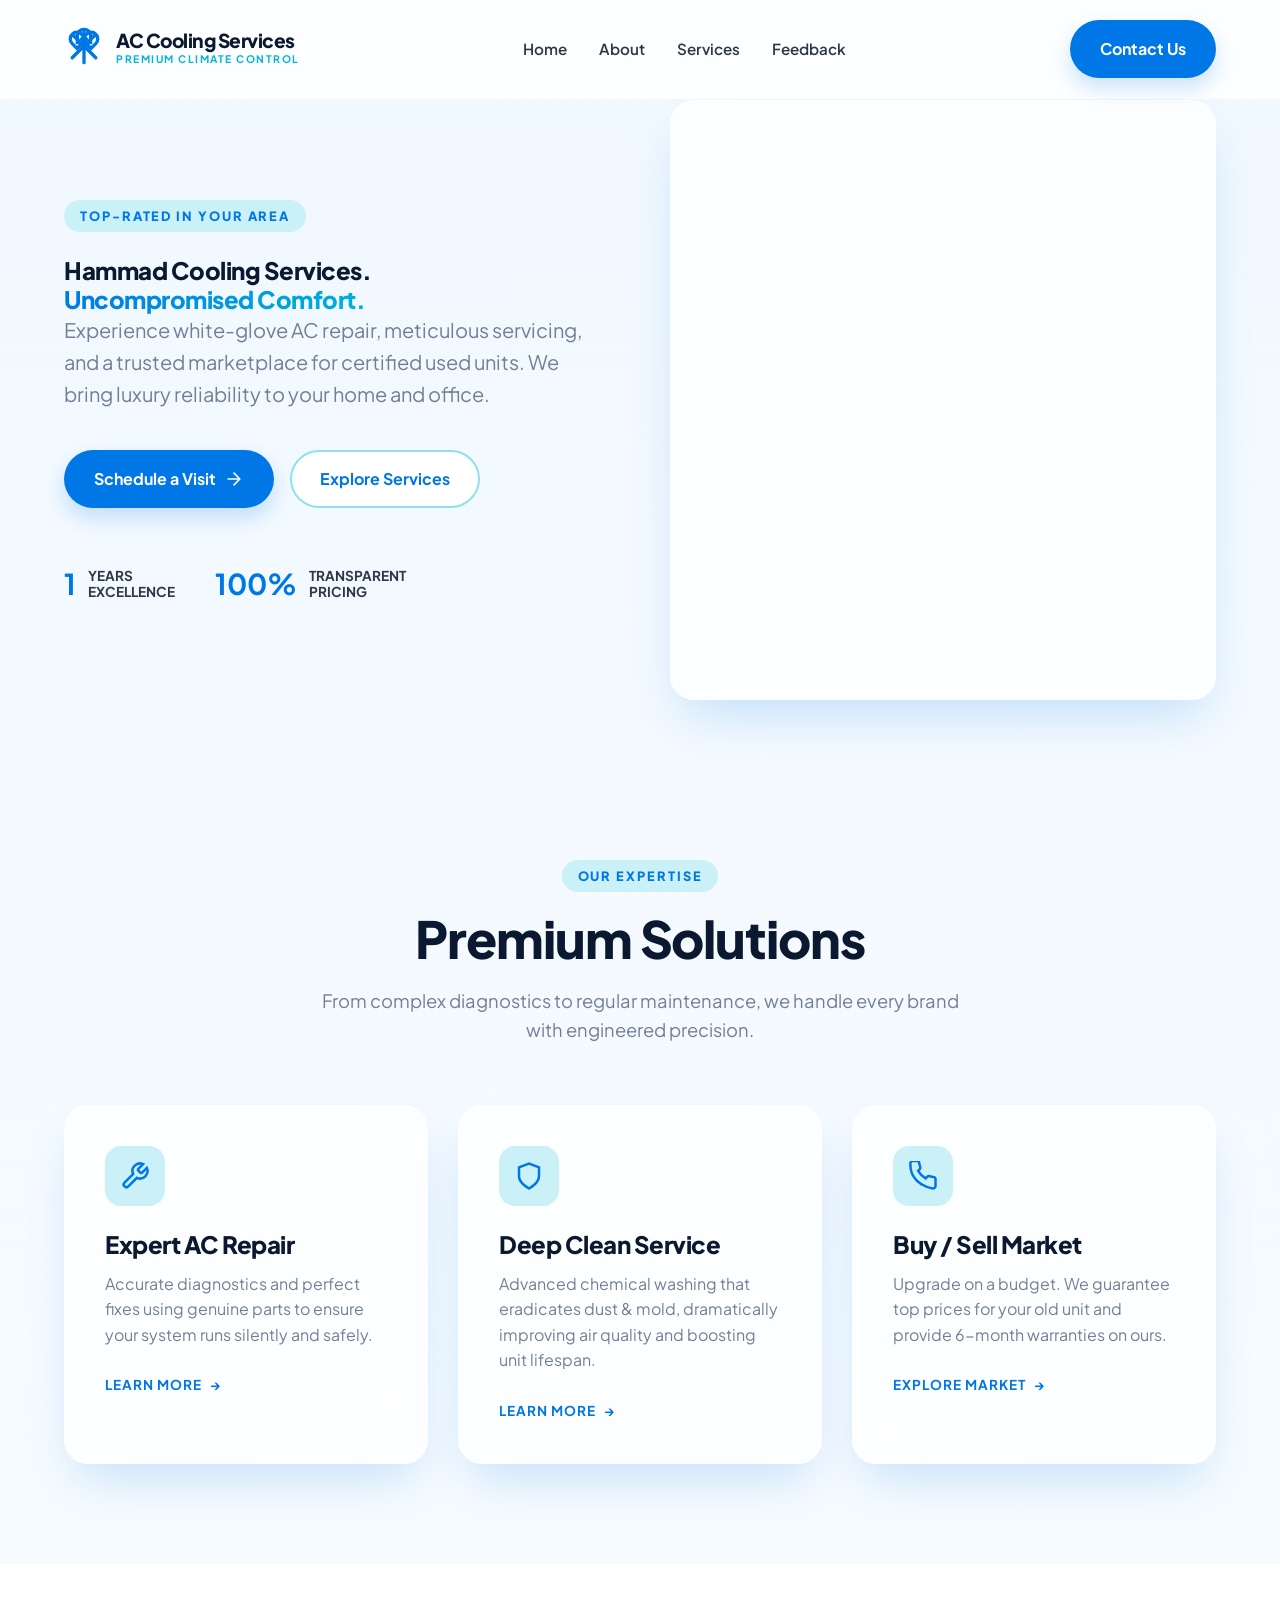
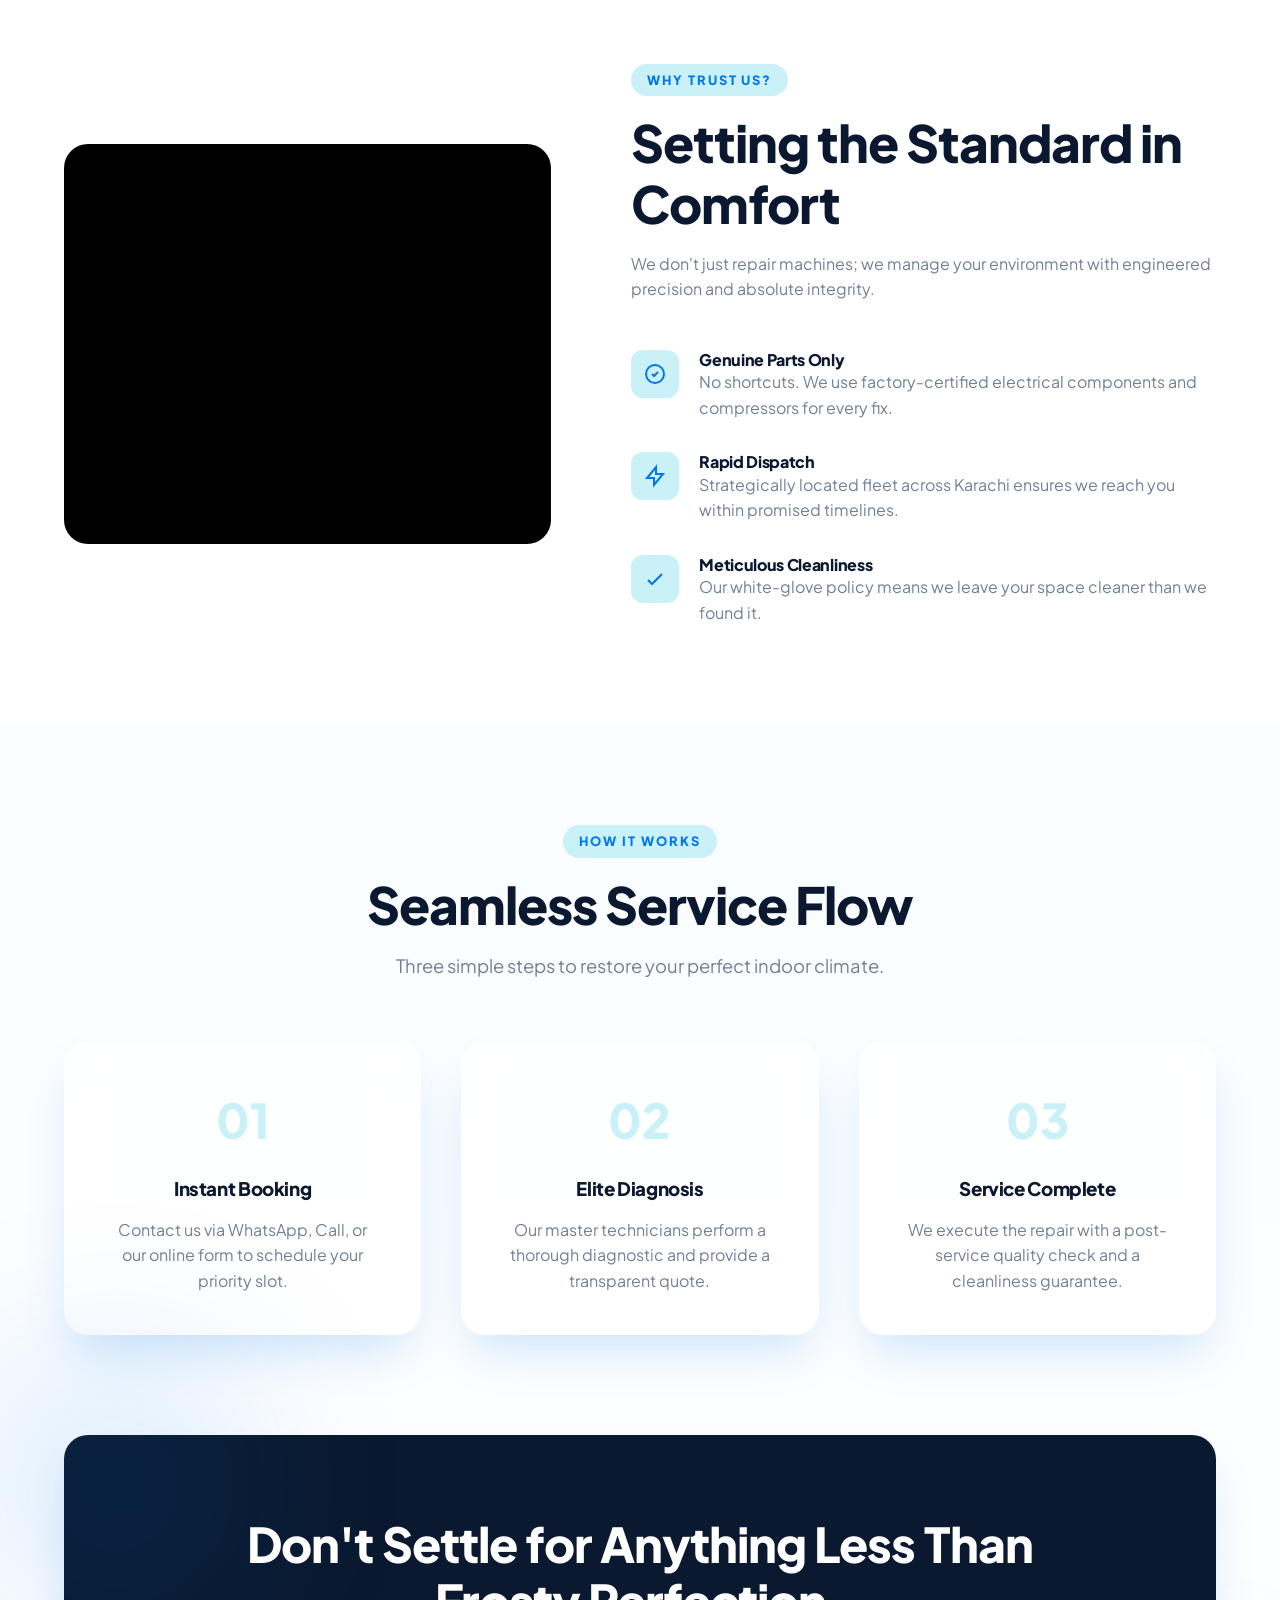
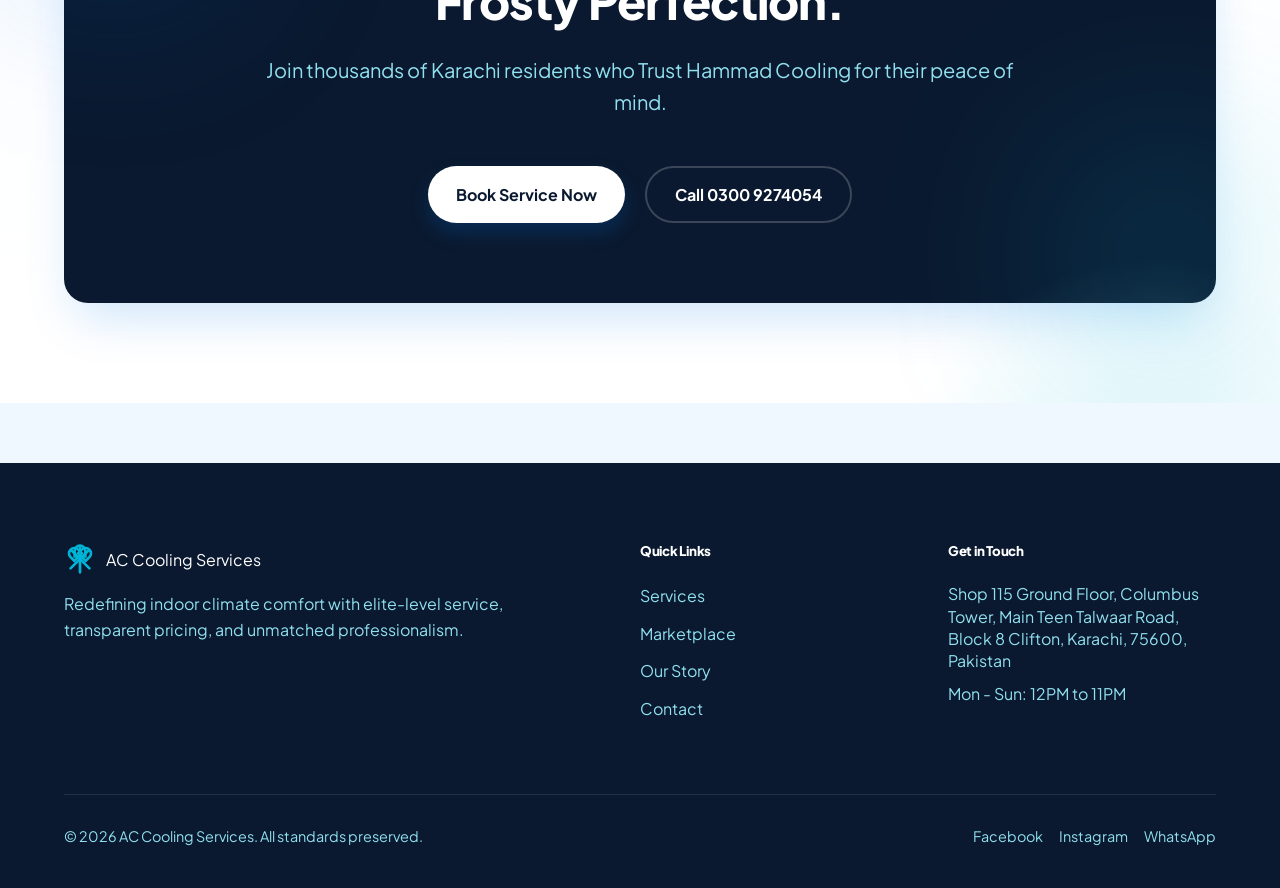
==== index.html @ 072b32c1 "website" ====
<!DOCTYPE html>
<html lang="en">
<head>
  <meta charset="UTF-8">
  <meta name="viewport" content="width=device-width, initial-scale=1.0">
  <title>Home | AC Cooling Services</title>
  <link rel="preconnect" href="https://fonts.googleapis.com">
  <link rel="preconnect" href="https://fonts.gstatic.com" crossorigin>
  <link href="https://fonts.googleapis.com/css2?family=Plus+Jakarta+Sans:wght@300;400;500;600;700;800&display=swap" rel="stylesheet">
  <link rel="stylesheet" href="style.css">
</head>
<body class="bg-ice">

  <!-- Navigation -->
  <header class="navbar" id="navbar">
    <div class="container nav-container">
      <a href="index.html" class="brand">
        <div class="brand-logo">
          <svg viewBox="0 0 24 24" fill="none" class="brand-icon">
            <path d="M12 2v20M12 2a4 4 0 0 1 4 4v4h-8V6a4 4 0 0 1 4-4z" stroke="currentColor" stroke-width="2" stroke-linecap="round" />
            <path d="M19.07 4.93l-14.14 14.14M19.07 4.93a4 4 0 0 1 0 5.66l-2.83 2.83l-5.66-5.66l2.83-2.83a4 4 0 0 1 5.66 0z" stroke="currentColor" stroke-width="2" stroke-linecap="round" />
            <path d="M4.93 4.93l14.14 14.14M4.93 4.93a4 4 0 0 0 0 5.66l2.83 2.83l5.66-5.66l-2.83-2.83a4 4 0 0 0-5.66 0z" stroke="currentColor" stroke-width="2" stroke-linecap="round" />
          </svg>
        </div>
        <div class="brand-text">
          <span class="brand-name">AC Cooling Services</span>
          <span class="brand-sub">Premium Climate Control</span>
        </div>
      </a>
      <nav class="nav-links" id="navLinks">
        <a href="index.html" class="nav-link" id="nav-home">Home</a>
        <a href="about.html" class="nav-link" id="nav-about">About</a>
        <a href="services.html" class="nav-link" id="nav-services">Services</a>
        <a href="feedback.html" class="nav-link" id="nav-feedback">Feedback</a>
      </nav>
      <div class="nav-actions">
        <a href="contact.html" class="btn-primary" id="nav-contact">Contact Us</a>
      </div>
      <button class="mobile-toggle" id="mobileToggle" aria-label="Toggle menu">
        <span></span><span></span><span></span>
      </button>
    </div>
  </header>

  <main class="frost-ambient">
    <!-- Hero Section -->
    <section class="hero" id="home">
      <div class="container" style="display: grid; grid-template-columns: 1fr 1fr; gap: 60px; align-items: center; justify-items: center;">
        
        <div class="hero-content reveal-fade">
          <div class="section-label" style="margin-bottom: 24px;">TOP-RATED IN YOUR AREA</div>
          <h1 class="hero-title text-navy">
            Hammad Cooling Services.<br>
            <span class="text-gradient">Uncompromised Comfort.</span>
          </h1>
          <p class="hero-subtitle">
            Experience white-glove AC repair, meticulous servicing, and a trusted marketplace for certified used units. We bring luxury reliability to your home and office.
          </p>
          <div class="hero-buttons" style="display: flex; gap: 16px; margin-bottom: 60px;">
            <a href="contact.html" class="btn-primary">
              Schedule a Visit
              <svg viewBox="0 0 24 24" width="20" height="20" fill="none">
                <path d="M5 12h14M12 5l7 7-7 7" stroke="currentColor" stroke-width="2" stroke-linecap="round" stroke-linejoin="round" />
              </svg>
            </a>
            <a href="services.html" class="btn-outline">
              Explore Services
            </a>
          </div>
          
          <div style="display: flex; gap: 40px;" class="reveal-fade delay-2">
            <div class="trust-badge-item">
              <strong>1</strong>
              <span>Years<br>Excellence</span>
            </div>
            <div class="trust-badge-item">
              <strong>100%</strong>
              <span>Transparent<br>Pricing</span>
            </div>
          </div>
        </div>

        <div class="hero-media-preview reveal-up delay-1" style="width: 100%; max-width: 550px;">
          <div class="frost-panel" style="padding: 24px;">
            <div style="height: 550px; border-radius: var(--radius-md); overflow: hidden;">
              <video autoplay loop muted playsinline style="width: 100%; height: 100%; object-fit: cover; border-radius: var(--radius-md);">
                <source src="videos/AQMD13axmvv6edWqX2MOYrtK8k4lPpKyOhEb-6cj7B5AGcLzudPzwoNgIacHt0vWMoV3IO2dFI6f-x19m2PgtqeifU5VMxMuvxaCjacAn4NiAg.mp4" type="video/mp4">
                Your browser does not support the video tag.
              </video>
            </div>
          </div>
        </div>

      </div>
    </section>

    <!-- Quick Services Overview -->
    <section class="section" style="position: relative; z-index: 10;">
      <div class="container">
        <div class="section-header text-center reveal-up">
          <span class="section-label">OUR EXPERTISE</span>
          <h2 class="section-title text-navy">Premium Solutions</h2>
          <p class="section-desc">From complex diagnostics to regular maintenance, we handle every brand with engineered precision.</p>
        </div>

        <div class="bento-grid">
          <!-- Card 1 -->
          <div class="frost-panel bento-card reveal-up delay-1">
            <div class="card-icon">
              <svg viewBox="0 0 24 24" fill="none" stroke="currentColor" stroke-width="2">
                <path d="M14.7 6.3a1 1 0 0 0 0 1.4l1.6 1.6a1 1 0 0 0 1.4 0l3.77-3.77a6 6 0 0 1-7.94 7.94l-6.91 6.91a2.12 2.12 0 0 1-3-3l6.91-6.91a6 6 0 0 1 7.94-7.94l-3.76 3.76z" />
              </svg>
            </div>
            <h3>Expert AC Repair</h3>
            <p>Accurate diagnostics and perfect fixes using genuine parts to ensure your system runs silently and safely.</p>
            <a href="services.html" class="learn-more">Learn More <span>&#8594;</span></a>
          </div>

          <!-- Card 2 -->
          <div class="frost-panel bento-card reveal-up delay-2">
            <div class="card-icon">
              <svg viewBox="0 0 24 24" fill="none" stroke="currentColor" stroke-width="2">
                <path d="M12 22s8-4 8-10V5l-8-3-8 3v7c0 6 8 10 8 10z" />
              </svg>
            </div>
            <h3>Deep Clean Service</h3>
            <p>Advanced chemical washing that eradicates dust & mold, dramatically improving air quality and boosting unit lifespan.</p>
            <a href="services.html" class="learn-more">Learn More <span>&#8594;</span></a>
          </div>

          <!-- Card 3 -->
          <div class="frost-panel bento-card reveal-up delay-3">
            <div class="card-icon">
              <svg viewBox="0 0 24 24" fill="none" stroke="currentColor" stroke-width="2">
                <path d="M22 16.92v3a2 2 0 01-2.18 2 19.79 19.79 0 01-8.63-3.07A19.5 19.5 0 013.07 9.81 19.79 19.79 0 012 1.18 2 2 0 014 0h3a2 2 0 012 1.72 12.84 12.84 0 00.7 2.81 2 2 0 01-.45 2.11L8.09 7.91a16 16 0 006 6l1.27-1.27a2 2 0 012.11-.45 12.84 12.84 0 002.81.7A2 2 0 0122 14z" />
              </svg>
            </div>
            <h3>Buy / Sell Market</h3>
            <p>Upgrade on a budget. We guarantee top prices for your old unit and provide 6-month warranties on ours.</p>
            <a href="services.html#buy-sell" class="learn-more">Explore Market <span>&#8594;</span></a>
          </div>
        </div>
      </div>
    </section>

    <!-- Why Choose Us -->
    <section class="section section-light reveal-up" style="background: white;">
      <div class="container">
        <div style="display: grid; grid-template-columns: 1fr 1.2fr; gap: 80px; align-items: center;">
          <div style="height: 400px; border-radius: var(--radius-lg); overflow: hidden; background: #000;">
            <video autoplay loop muted playsinline style="width: 100%; height: 100%; object-fit: cover;">
              <source src="videos/AQN35U61NewaiX6sPD0-iNC3YE7jDAGiHjvPO2cEMiNE_1h6ydWg4XvRvOrJWgSHFNVKI5TXekoGUNVpRuQWkZpWk-dUfh-tBfXeoAuT14fWXA.mp4" type="video/mp4">
              Your browser does not support the video tag.
            </video>
          </div>
          <div>
            <span class="section-label">WHY TRUST US?</span>
            <h2 class="section-title text-navy">Setting the Standard in Comfort</h2>
            <p class="mb-5 text-muted">We don't just repair machines; we manage your environment with engineered precision and absolute integrity.</p>
            
            <div style="display: flex; flex-direction: column; gap: 32px;">
              <div style="display: flex; gap: 20px;">
                <div style="width: 48px; height: 48px; min-width: 48px; background: var(--ice-light); color: var(--blue-primary); border-radius: 12px; display: flex; align-items: center; justify-content: center;">
                  <svg viewBox="0 0 24 24" width="24" height="24" fill="none" stroke="currentColor" stroke-width="2"><path d="M9 12l2 2 4-4m6 2a9 9 0 11-18 0 9 9 0 0118 0z" /></svg>
                </div>
                <div>
                  <h4 class="text-navy mb-1">Genuine Parts Only</h4>
                  <p class="text-muted font-sm">No shortcuts. We use factory-certified electrical components and compressors for every fix.</p>
                </div>
              </div>
              <div style="display: flex; gap: 20px;">
                <div style="width: 48px; height: 48px; min-width: 48px; background: var(--ice-light); color: var(--blue-primary); border-radius: 12px; display: flex; align-items: center; justify-content: center;">
                  <svg viewBox="0 0 24 24" width="24" height="24" fill="none" stroke="currentColor" stroke-width="2"><path d="M13 10V3L4 14h7v7l9-11h-7z" /></svg>
                </div>
                <div>
                  <h4 class="text-navy mb-1">Rapid Dispatch</h4>
                  <p class="text-muted font-sm">Strategically located fleet across Karachi ensures we reach you within promised timelines.</p>
                </div>
              </div>
              <div style="display: flex; gap: 20px;">
                <div style="width: 48px; height: 48px; min-width: 48px; background: var(--ice-light); color: var(--blue-primary); border-radius: 12px; display: flex; align-items: center; justify-content: center;">
                  <svg viewBox="0 0 24 24" width="24" height="24" fill="none" stroke="currentColor" stroke-width="2"><path d="M5 13l4 4L19 7" /></svg>
                </div>
                <div>
                  <h4 class="text-navy mb-1">Meticulous Cleanliness</h4>
                  <p class="text-muted font-sm">Our white-glove policy means we leave your space cleaner than we found it.</p>
                </div>
              </div>
            </div>
          </div>
        </div>
      </div>
    </section>

    <!-- Our Process -->
    <section class="section">
      <div class="container">
        <div class="section-header text-center reveal-up">
          <span class="section-label">HOW IT WORKS</span>
          <h2 class="section-title text-navy">Seamless Service Flow</h2>
          <p class="section-desc">Three simple steps to restore your perfect indoor climate.</p>
        </div>
        
        <div style="display: grid; grid-template-columns: repeat(3, 1fr); gap: 40px;" class="reveal-up delay-1">
          <div class="frost-panel" style="padding: 40px; text-align: center;">
            <div style="font-size: 3rem; font-weight: 800; color: var(--ice-light); margin-bottom: 20px;">01</div>
            <h3 class="mb-3">Instant Booking</h3>
            <p class="text-muted">Contact us via WhatsApp, Call, or our online form to schedule your priority slot.</p>
          </div>
          <div class="frost-panel" style="padding: 40px; text-align: center;">
            <div style="font-size: 3rem; font-weight: 800; color: var(--ice-light); margin-bottom: 20px;">02</div>
            <h3 class="mb-3">Elite Diagnosis</h3>
            <p class="text-muted">Our master technicians perform a thorough diagnostic and provide a transparent quote.</p>
          </div>
          <div class="frost-panel" style="padding: 40px; text-align: center;">
            <div style="font-size: 3rem; font-weight: 800; color: var(--ice-light); margin-bottom: 20px;">03</div>
            <h3 class="mb-3">Service Complete</h3>
            <p class="text-muted">We execute the repair with a post-service quality check and a cleanliness guarantee.</p>
          </div>
        </div>
      </div>
    </section>

    <!-- Final CTA -->
    <section class="section pt-0 reveal-up">
      <div class="container">
        <div class="frost-panel" style="background: var(--navy); padding: 80px 40px; text-align: center; border: none; overflow: visible;">
          <div style="max-width: 800px; margin: 0 auto; position: relative; z-index: 10;">
            <h2 class="text-white" style="font-size: 3rem; margin-bottom: 24px;">Don't Settle for Anything Less Than Frosty Perfection.</h2>
            <p style="color: var(--ice-mid); font-size: 1.25rem; margin-bottom: 48px;">Join thousands of Karachi residents who Trust Hammad Cooling for their peace of mind.</p>
            <div style="display: flex; gap: 20px; justify-content: center;">
              <a href="contact.html" class="btn-primary" style="background: var(--white); color: var(--navy) !important; border: none;">Book Service Now</a>
              <a href="tel:03009274054" class="btn-outline" style="border-color: rgba(255,255,255,0.2); background: transparent; color: white;">Call 0300 9274054</a>
            </div>
          </div>
          <!-- Abstract Background Blob for CTA -->
          <div style="position: absolute; top: -50px; left: -50px; width: 200px; height: 200px; background: var(--blue-primary); opacity: 0.2; filter: blur(100px); pointer-events: none;"></div>
          <div style="position: absolute; bottom: -50px; right: -50px; width: 200px; height: 200px; background: var(--ice-dark); opacity: 0.2; filter: blur(100px); pointer-events: none;"></div>
        </div>
      </div>
    </section>
  </main>

  <!-- Clean Footer -->
  <footer class="footer">
    <div class="container">
      <div class="footer-grid">
        <div class="footer-brand">
          <div class="brand-logo mb-3" style="display: flex; align-items: center;">
            <svg viewBox="0 0 24 24" fill="none" class="text-ice" style="width: 32px; height: 32px;">
              <path d="M12 2v20M12 2a4 4 0 0 1 4 4v4h-8V6a4 4 0 0 1 4-4z" stroke="currentColor" stroke-width="2" stroke-linecap="round" />
              <path d="M19.07 4.93l-14.14 14.14M19.07 4.93a4 4 0 0 1 0 5.66l-2.83 2.83l-5.66-5.66l2.83-2.83a4 4 0 0 1 5.66 0z" stroke="currentColor" stroke-width="2" stroke-linecap="round" />
              <path d="M4.93 4.93l14.14 14.14M4.93 4.93a4 4 0 0 0 0 5.66l2.83 2.83l5.66-5.66l-2.83-2.83a4 4 0 0 0-5.66 0z" stroke="currentColor" stroke-width="2" stroke-linecap="round" />
            </svg>
            <span class="h4 ml-2 d-inline-block align-middle text-white" style="margin-left: 10px;">AC Cooling Services</span>
          </div>
          <p class="font-sm" style="color: var(--ice-mid); padding-right: 20px;">Redefining indoor climate comfort with elite-level service, transparent pricing, and unmatched professionalism.</p>
        </div>
        <div class="footer-links">
          <h5>Quick Links</h5>
          <ul style="padding-left: 0;">
            <li><a href="services.html">Services</a></li>
            <li><a href="services.html#buy-sell">Marketplace</a></li>
            <li><a href="about.html">Our Story</a></li>
            <li><a href="contact.html">Contact</a></li>
          </ul>
        </div>
        <div class="footer-contact">
          <h5>Get in Touch</h5>
          <p class="font-sm mb-2" style="color: var(--ice-mid); line-height: 1.4;">Shop 115 Ground Floor, Columbus Tower, Main Teen Talwaar Road,<br>Block 8 Clifton, Karachi, 75600, Pakistan</p>
          <p class="font-sm" style="color: var(--ice-mid);">Mon - Sun: 12PM to 11PM</p>
        </div>
      </div>
      <div class="footer-bottom">
        <p>&copy; 2026 AC Cooling Services. All standards preserved.</p>
        <div class="social-links" style="display: flex; gap: 16px;">
          <a href="#">Facebook</a>
          <a href="#">Instagram</a>
          <a href="#">WhatsApp</a>
        </div>
      </div>
    </div>
  </footer>

  <script src="script.js"></script>
</body>
</html>
---- style.css ----
/* ============================================================
   AC COOLING SERVICES - FROSTY PREMIUM THEME
   ============================================================ */

/* ── BASE & VARIABLES ─────────────────────────────────────── */
:root {
  /* Frosty Color Palette */
  --navy: #0A192F;       /* Very dark, deep blue for strong contrast */
  --blue-dark: #112240;  
  --blue-mid: #233554;
  --blue-primary: #0077E6; /* Trustworthy traditional primary blue */
  
  --ice-dark: #00B4D8;   /* Bright icy blue */
  --ice-mid: #90E0EF;
  --ice-light: #CAF0F8;
  --ice-bg: #F0F8FF;     /* Super light frosty background */
  
  --white: #FFFFFF;
  --text-main: #2D3748;  /* Dark slate for readability, not pure black */
  --text-muted: #718096;

  --success: #10B981;

  --font-main: 'Plus Jakarta Sans', system-ui, sans-serif;

  /* Icy Shadows */
  --shadow-sm: 0 4px 6px -1px rgba(0, 180, 216, 0.05);
  --shadow-md: 0 10px 15px -3px rgba(0, 180, 216, 0.08);
  --shadow-lg: 0 20px 40px -5px rgba(0, 119, 230, 0.12);
  --shadow-xl: 0 25px 50px -12px rgba(0, 119, 230, 0.2);

  --radius-sm: 8px;
  --radius-md: 16px;
  --radius-lg: 24px;
  --radius-xl: 32px;

  --ease-soft: cubic-bezier(0.16, 1, 0.3, 1);
}

*, *::before, *::after {
  margin: 0;
  padding: 0;
  box-sizing: border-box;
}

html { scroll-behavior: smooth; }

body {
  font-family: var(--font-main);
  background-color: var(--ice-bg);
  color: var(--text-main);
  line-height: 1.6;
  -webkit-font-smoothing: antialiased;
  overflow-x: hidden;
}

a { text-decoration: none; color: inherit; }
ul { list-style: none; }
img, video { max-width: 100%; display: block; }

/* ── UTILITIES ────────────────────────────────────────────── */
.container { max-width: 1200px; margin: 0 auto; padding: 0 24px; }
.container-small { max-width: 900px; }

.text-navy { color: var(--navy); }
.text-white { color: var(--white); }
.text-primary { color: var(--blue-primary); }
.text-ice { color: var(--ice-dark); }
.text-muted { color: var(--text-muted); }

.bg-white { background-color: var(--white); }
.bg-navy { background-color: var(--navy); }
.bg-ice { background-color: var(--ice-bg); }

.text-center { text-align: center; }
.mb-2 { margin-bottom: 0.5rem; }
.mb-3 { margin-bottom: 1rem; }
.mb-4 { margin-bottom: 1.5rem; }
.mb-5 { margin-bottom: 3rem; }
.mt-4 { margin-top: 1.5rem; }
.mt-5 { margin-top: 3rem; }
.pt-0 { padding-top: 0 !important; }
.pb-5 { padding-bottom: 3rem; }

.shadow-lg { box-shadow: var(--shadow-lg); }

/* ── TYPOGRAPHY ───────────────────────────────────────────── */
h1, h2, h3, h4, h5 {
  font-weight: 800;
  line-height: 1.2;
  letter-spacing: -0.02em;
  color: var(--navy);
}

.text-gradient {
  background: linear-gradient(135deg, var(--blue-primary), var(--ice-dark));
  -webkit-background-clip: text;
  background-clip: text;
  -webkit-text-fill-color: transparent;
}

.section { padding: 100px 0; }
.section-light { background: var(--white); }

.section-label {
  display: inline-block;
  font-size: 0.8rem;
  font-weight: 800;
  letter-spacing: 0.15em;
  text-transform: uppercase;
  color: var(--blue-primary);
  margin-bottom: 16px;
  background: var(--ice-light);
  padding: 6px 16px;
  border-radius: 100px;
}

.section-title {
  font-size: clamp(2.2rem, 4vw, 3.5rem);
  margin-bottom: 16px;
}

.section-desc {
  font-size: 1.15rem;
  color: var(--text-muted);
  max-width: 650px;
  margin: 0 auto;
}

.section-header { margin-bottom: 60px; }

/* ── BUTTONS ──────────────────────────────────────────────── */
.btn-primary, .btn-outline {
  display: inline-flex;
  align-items: center;
  justify-content: center;
  gap: 8px;
  font-weight: 700;
  font-size: 1rem;
  border-radius: 100px;
  transition: all 0.3s ease;
  padding: 14px 28px;
  cursor: pointer;
  white-space: nowrap;
  border: 2px solid transparent;
}

.btn-primary {
  background: var(--blue-primary);
  color: var(--white) !important;
  box-shadow: 0 10px 20px rgba(0, 119, 230, 0.2);
}

.btn-primary:hover {
  transform: translateY(-2px);
  box-shadow: 0 15px 25px rgba(0, 119, 230, 0.3);
  background: var(--navy);
}

.btn-outline {
  border-color: var(--ice-mid);
  color: var(--blue-primary);
  background: var(--white);
}

.btn-outline:hover {
  border-color: var(--blue-primary);
  background: var(--ice-bg);
}

.w-100 { width: 100%; }

/* ── NAVIGATION ───────────────────────────────────────────── */
.navbar {
  position: fixed;
  top: 0;
  width: 100%;
  z-index: 1000;
  padding: 20px 0;
  transition: all 0.4s var(--ease-soft);
  background: rgba(255, 255, 255, 0.8);
  backdrop-filter: blur(16px);
  -webkit-backdrop-filter: blur(16px);
  border-bottom: 1px solid rgba(255, 255, 255, 0.3);
}

.navbar.scrolled {
  padding: 12px 0;
  background: rgba(255, 255, 255, 0.95);
  box-shadow: var(--shadow-sm);
}

.nav-container {
  display: flex;
  justify-content: space-between;
  align-items: center;
}

.brand {
  display: flex;
  align-items: center;
  gap: 12px;
}

.brand-icon {
  width: 40px;
  height: 40px;
  color: var(--blue-primary);
}

.brand-text { display: flex; flex-direction: column; }
.brand-name {
  font-weight: 800;
  font-size: 1.2rem;
  color: var(--navy);
  line-height: 1.1;
  letter-spacing: -0.5px;
}
.brand-sub {
  font-size: 0.65rem;
  font-weight: 700;
  color: var(--ice-dark);
  letter-spacing: 1.5px;
  text-transform: uppercase;
}

.nav-links { display: flex; gap: 32px; }
.nav-link {
  font-weight: 600;
  font-size: 0.95rem;
  color: var(--text-main);
  transition: color 0.3s;
  position: relative;
}
.nav-link:hover, .nav-link.active { color: var(--blue-primary); }

.mobile-toggle {
  display: none;
  flex-direction: column;
  gap: 6px;
  background: none;
  border: none;
  cursor: pointer;
}
.mobile-toggle span {
  display: block; width: 24px; height: 2px;
  background: var(--navy); transition: 0.3s;
}

/* ── FROST HERO / AMBIENT ─────────────────────────────────── */
.frost-ambient {
  position: relative;
  overflow: hidden;
  background: linear-gradient(180deg, var(--ice-bg) 0%, var(--white) 100%);
}
.frost-ambient::before {
  content: '';
  position: absolute;
  top: -20%; left: -10%;
  width: 50vw; height: 50vw;
  background: radial-gradient(circle, var(--ice-light) 0%, transparent 70%);
  opacity: 0.8;
  z-index: 0; pointer-events: none;
}
.frost-ambient::after {
  content: '';
  position: absolute;
  bottom: -10%; right: -10%;
  width: 40vw; height: 40vw;
  background: radial-gradient(circle, var(--ice-mid) 0%, transparent 70%);
  opacity: 0.3;
  z-index: 0; pointer-events: none;
}

.page-header {
  padding: 160px 0 80px;
  text-align: center;
  position: relative;
  z-index: 10;
}
.page-header h1 {
  font-size: clamp(3rem, 5vw, 4.5rem);
  margin-bottom: 24px;
}

/* ── HERO SPECIFIC ────────────────────────────────────────── */
.hero {
  min-height: 700px;
  display: flex;
  align-items: center;
  position: relative;
  z-index: 10;
  padding-top: 100px;
  padding-bottom: 60px;
}
.hero-content {
  max-width: 600px;
}
.hero-subtitle {
  font-size: 1.25rem;
  color: var(--text-muted);
  margin-bottom: 40px;
  line-height: 1.6;
}

.trust-badge-item { display: flex; align-items: center; gap: 12px; }
.trust-badge-item strong {
  font-size: 1.8rem;
  color: var(--blue-primary);
  line-height: 1;
}
.trust-badge-item span {
  font-size: 0.85rem;
  font-weight: 700;
  text-transform: uppercase;
  color: var(--text-main);
  line-height: 1.2;
}

/* ── FROST PANELS & CARDS ─────────────────────────────────── */
.frost-panel {
  background: rgba(255, 255, 255, 0.8);
  backdrop-filter: blur(20px);
  -webkit-backdrop-filter: blur(20px);
  border: 1px solid var(--white);
  border-radius: var(--radius-lg);
  box-shadow: var(--shadow-xl);
  position: relative;
  z-index: 10;
  overflow: hidden;
}

.card-icon {
  width: 60px; height: 60px;
  background: var(--ice-light);
  color: var(--blue-primary);
  border-radius: var(--radius-md);
  display: flex; align-items: center; justify-content: center;
  margin-bottom: 24px;
}
.card-icon svg { width: 30px; height: 30px; }

/* ── BENTO GRID ──────────────────────────────────────────── */
.bento-grid {
  display: grid;
  grid-template-columns: repeat(3, 1fr);
  gap: 30px;
  position: relative;
  z-index: 10;
}
.bento-card {
  padding: 40px;
  transition: transform 0.4s var(--ease-soft), box-shadow 0.4s;
}
.bento-card:hover {
  transform: translateY(-8px);
  box-shadow: 0 30px 60px -15px rgba(0, 119, 230, 0.15);
}
.bento-card h3 { font-size: 1.5rem; margin-bottom: 12px; }
.bento-card p { color: var(--text-muted); margin-bottom: 24px; }
.learn-more {
  display: inline-flex;
  align-items: center;
  font-weight: 700;
  color: var(--blue-primary);
  text-transform: uppercase;
  font-size: 0.85rem;
  letter-spacing: 1px;
}
.learn-more span { transition: transform 0.3s; margin-left: 8px;}
.bento-card:hover .learn-more span { transform: translateX(5px); }

/* ── CLEAN VIDEO PLACEHOLDERS ─────────────────────────────── */
.video-placeholder {
  position: relative;
  width: 100%; height: 100%; min-height: 300px;
  background: linear-gradient(135deg, var(--ice-mid), var(--white));
  border-radius: var(--radius-md);
  display: flex; flex-direction: column;
  align-items: center; justify-content: center;
  overflow: hidden;
}
.video-placeholder::before {
  content: ''; position: absolute; inset: 0;
  background: radial-gradient(circle at center, var(--white) 0%, transparent 70%);
  opacity: 0.5; animation: pulse 4s infinite alternate;
}
.vp-icon {
  width: 72px; height: 72px;
  background: var(--white);
  border-radius: 50%;
  display: flex; align-items: center; justify-content: center;
  color: var(--blue-primary);
  box-shadow: var(--shadow-md);
  position: relative; z-index: 2;
  transition: transform 0.3s;
}
.video-placeholder:hover .vp-icon { transform: scale(1.1); box-shadow: var(--shadow-lg); }
.vp-text {
  margin-top: 16px;
  font-weight: 700; color: var(--blue-dark);
  text-transform: uppercase; letter-spacing: 2px;
  position: relative; z-index: 2; font-size: 0.85rem;
}
@keyframes pulse { 0% { transform: scale(0.9); } 100% { transform: scale(1.1); } }

/* ── FORMS ────────────────────────────────────────────────── */
.form-group { margin-bottom: 24px; text-align: left; }
.form-group label {
  display: block; font-size: 0.85rem; font-weight: 700;
  color: var(--navy); margin-bottom: 8px; text-transform: uppercase; letter-spacing: 0.5px;
}
.form-group input, .form-group select, .form-group textarea {
  width: 100%; padding: 16px;
  border: 2px solid var(--ice-light);
  border-radius: var(--radius-sm);
  font-family: var(--font-main); font-size: 1rem; color: var(--navy);
  background: var(--white); outline: none; transition: border-color 0.3s;
}
.form-group input:focus, .form-group select:focus, .form-group textarea:focus {
  border-color: var(--blue-primary);
}

/* ── FOOTER ───────────────────────────────────────────────── */
.footer {
  background: var(--navy);
  color: var(--white);
  padding: 80px 0 40px;
  margin-top: 60px;
}
.footer-grid {
  display: grid; grid-template-columns: 2fr 1fr 1fr; gap: 40px;
}
.footer h5 { color: var(--white); margin-bottom: 24px; }
.footer-links li { margin-bottom: 12px; }
.footer-links a { color: var(--ice-mid); transition: color 0.3s; }
.footer-links a:hover { color: var(--white); }
.footer-bottom {
  margin-top: 60px; padding-top: 30px;
  border-top: 1px solid rgba(255,255,255,0.1);
  display: flex; justify-content: space-between;
  color: var(--ice-mid); font-size: 0.9rem;
}

/* ── ANIMATIONS ───────────────────────────────────────────── */
.reveal-fade, .reveal-up {
  opacity: 0; transition: opacity 0.8s var(--ease-soft), transform 0.8s var(--ease-soft);
}
.reveal-up { transform: translateY(40px); }
.reveal-fade.active, .reveal-up.active { opacity: 1; transform: translateY(0); }
.delay-1 { transition-delay: 0.1s; }
.delay-2 { transition-delay: 0.2s; }

/* ── CONTACT METHODS (Floating cards) ─────────────────────── */
.contact-grid {
  display: grid; grid-template-columns: repeat(2, 1fr); gap: 24px;
}
.method-card {
  background: var(--white); padding: 30px;
  border-radius: var(--radius-md); box-shadow: var(--shadow-sm);
  display: flex; flex-direction: column; align-items: flex-start;
  transition: transform 0.3s;
}
.method-card:hover { transform: translateY(-5px); box-shadow: var(--shadow-md); }
.m-icon {
  width: 50px; height: 50px; border-radius: 12px;
  background: var(--ice-light); color: var(--blue-primary);
  display: flex; align-items: center; justify-content: center;
  margin-bottom: 20px;
}
.m-icon svg { width: 24px; height: 24px; }
.method-card span { font-size: 0.85rem; color: var(--text-muted); font-weight: 600; text-transform: uppercase; margin-bottom: 4px; }
.method-card strong { font-size: 1.1rem; color: var(--navy); }

/* ── RESPONSIVE ───────────────────────────────────────────── */
@media (max-width: 992px) {
  .bento-grid { grid-template-columns: repeat(2, 1fr); }
  .footer-grid { grid-template-columns: 1fr; gap: 40px; }
}

@media (max-width: 768px) {
  .nav-links, .nav-actions { display: none; }
  .mobile-toggle { display: flex; }
  
  .hero { flex-direction: column; text-align: center; }
  .hero-content { margin: 0 auto; }
  .trust-badge-item { justify-content: center; }
  
  .bento-grid, .contact-grid { grid-template-columns: 1fr; }
  .footer-bottom { flex-direction: column; gap: 20px; align-items: center; text-align: center; }
}
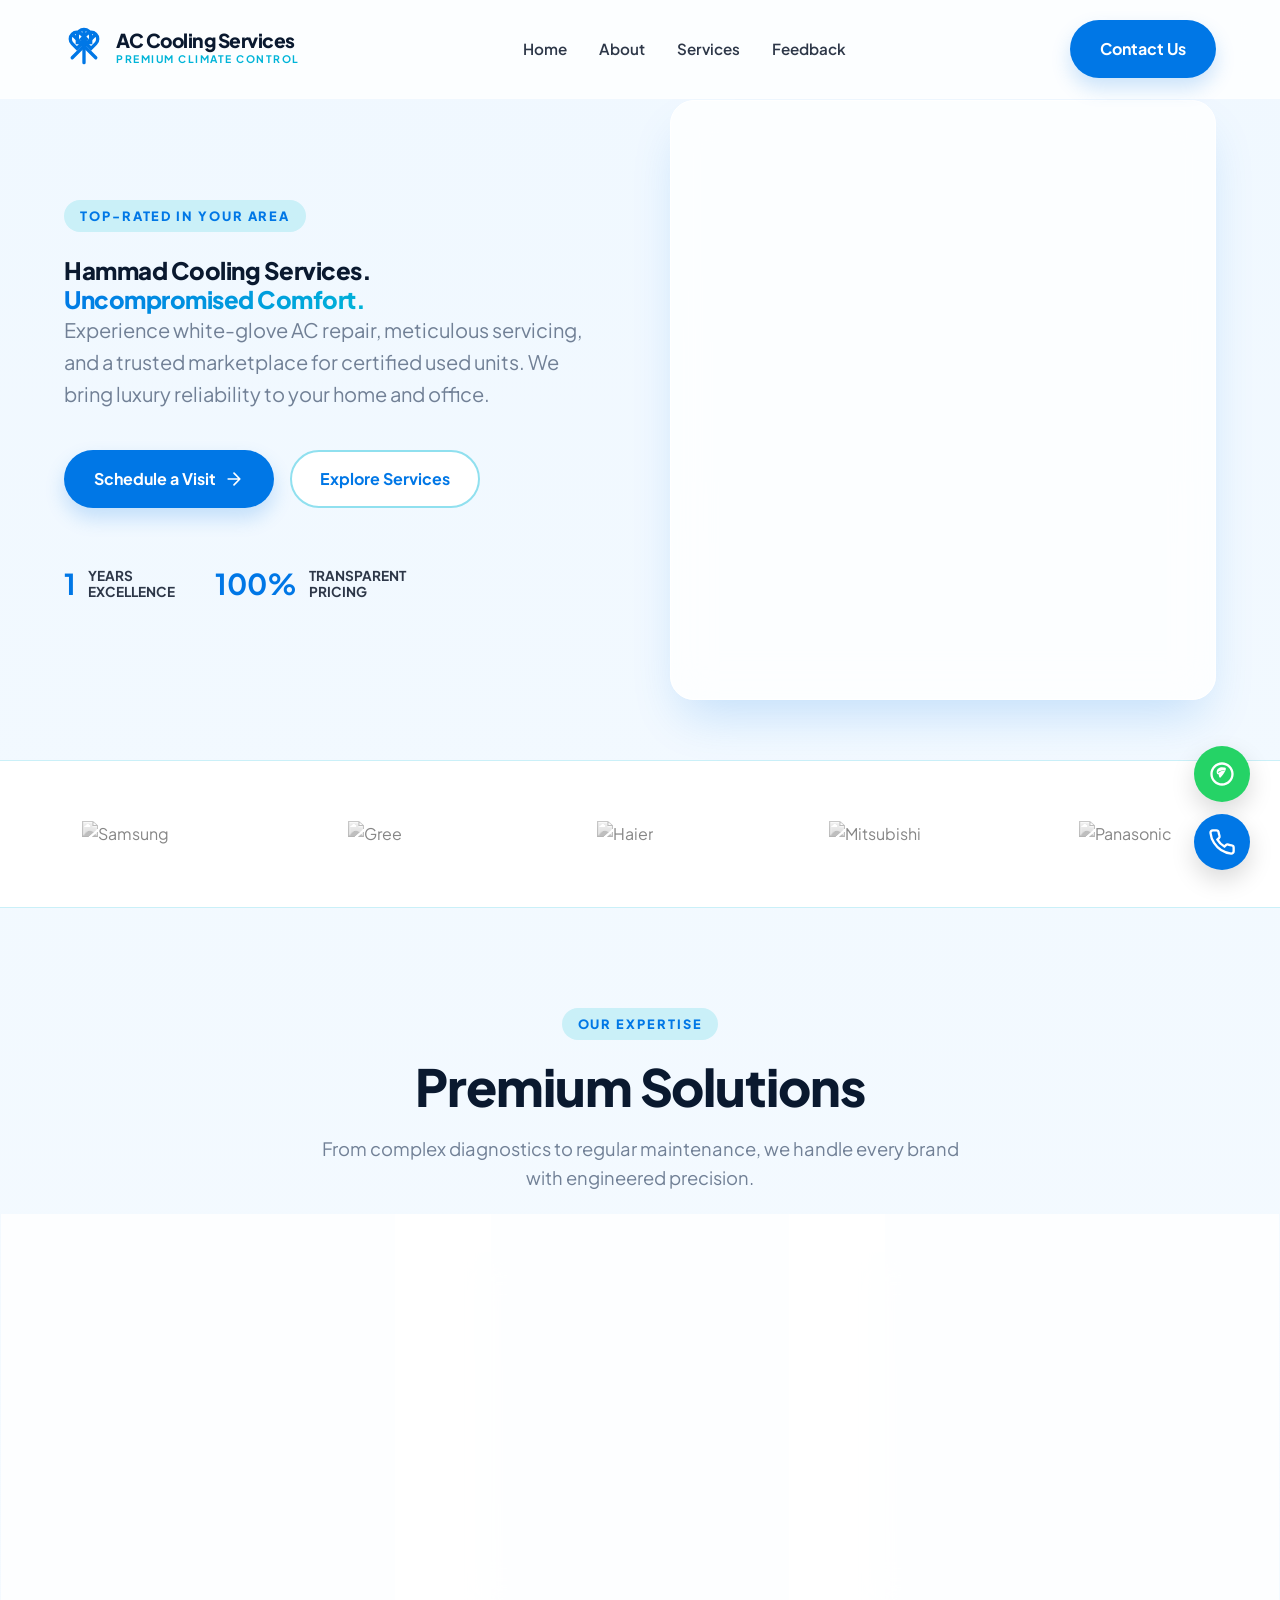
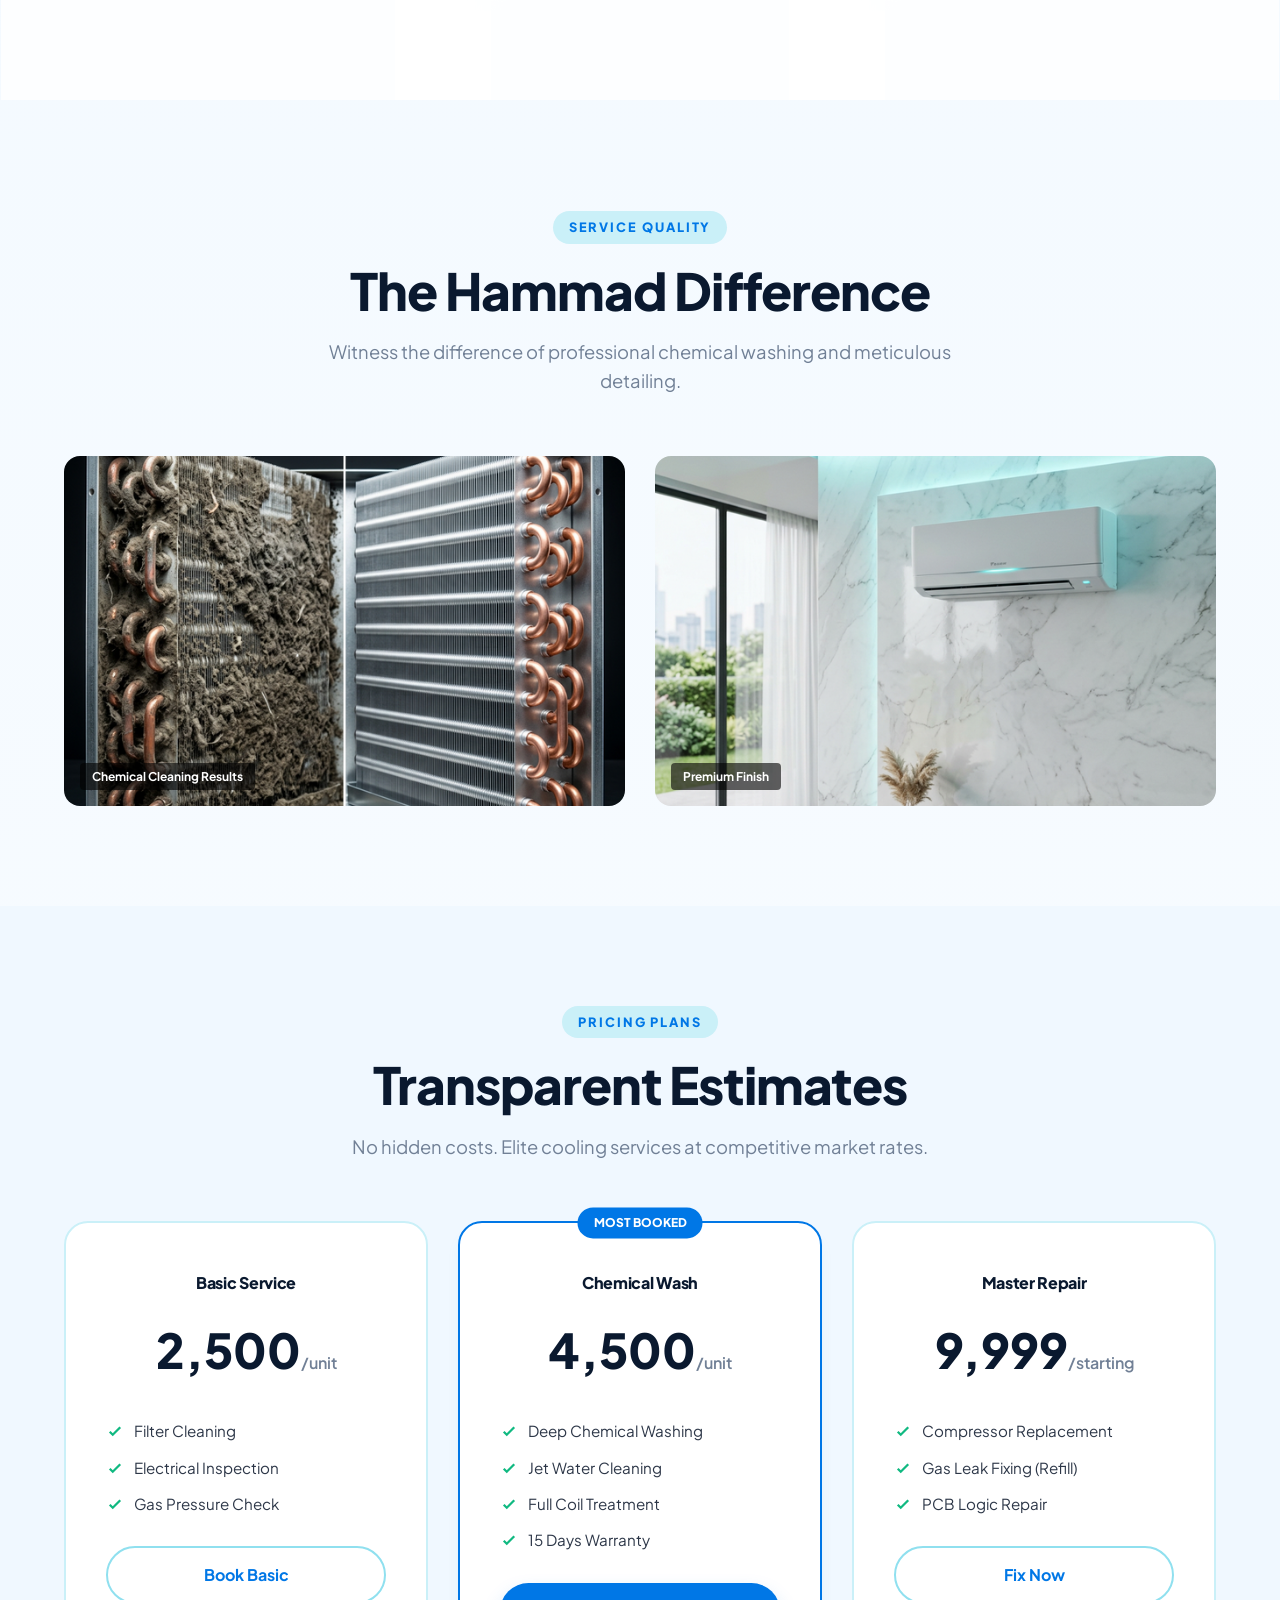
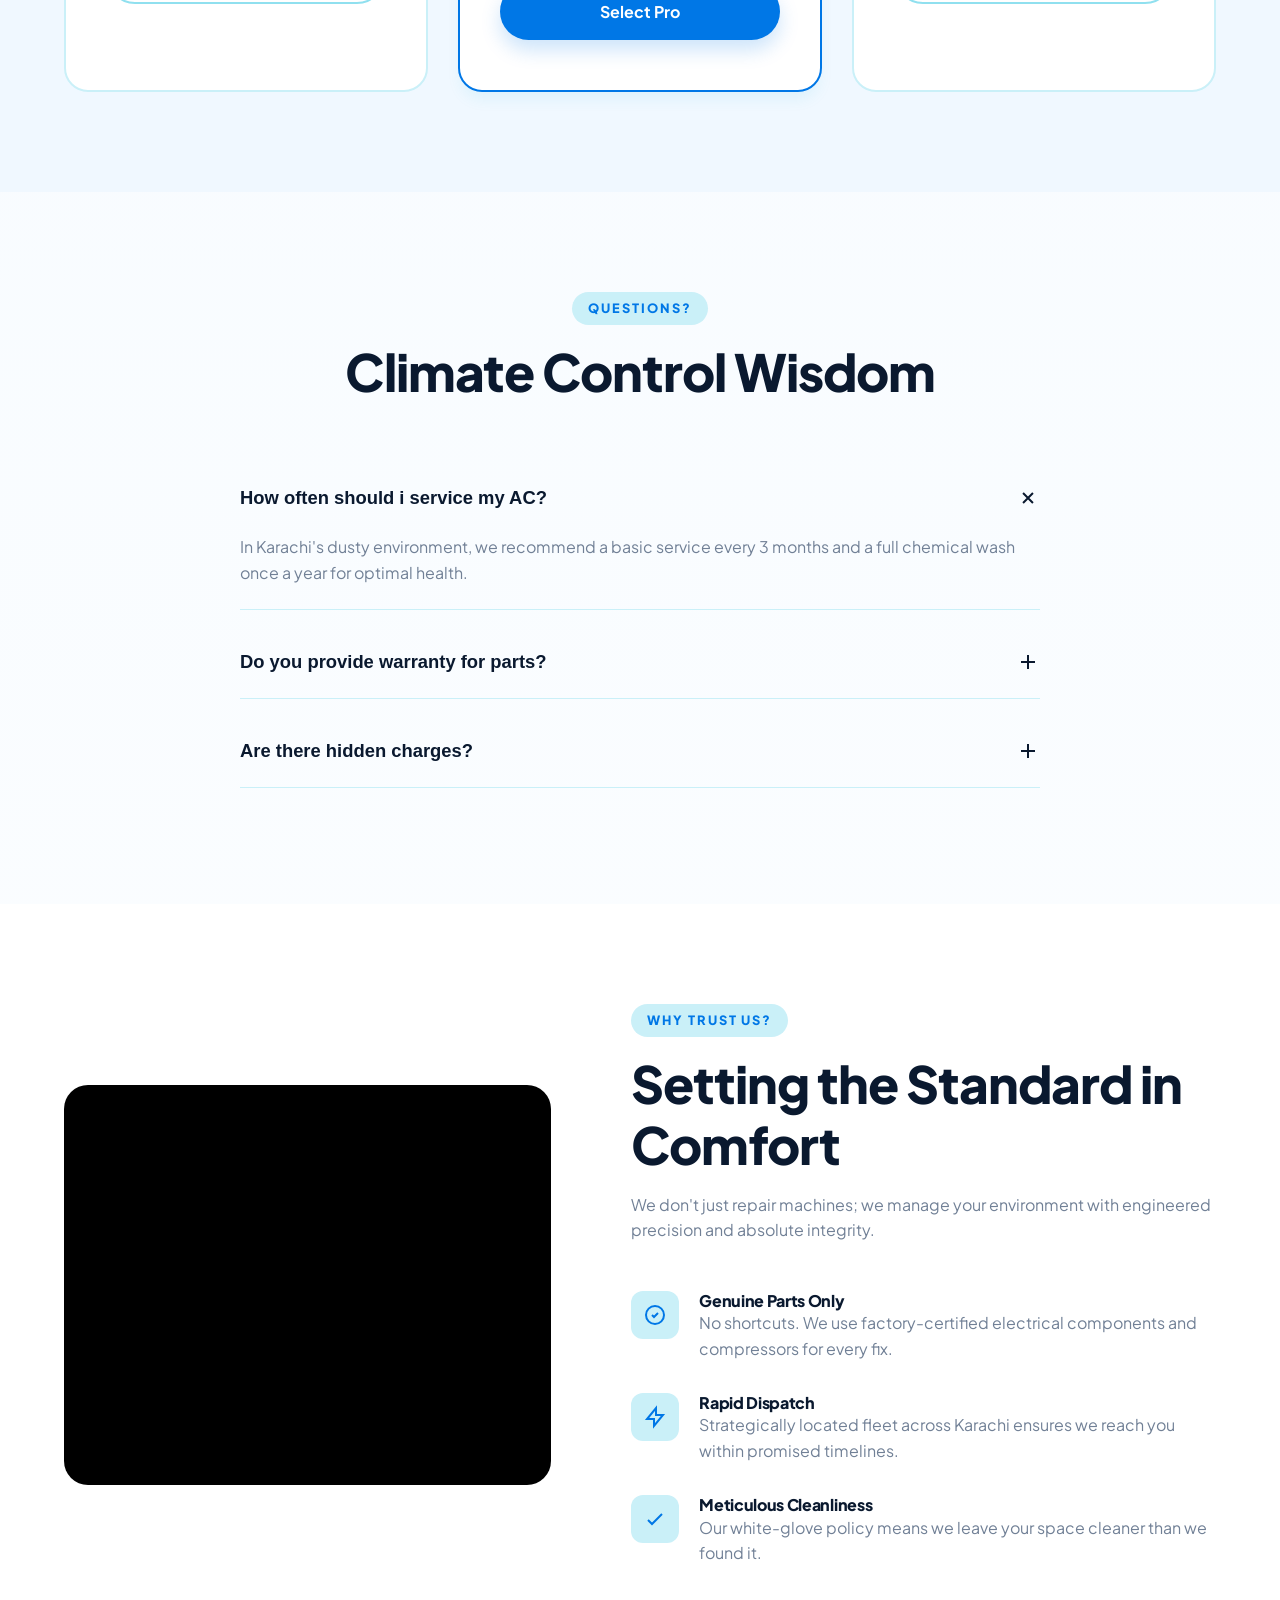
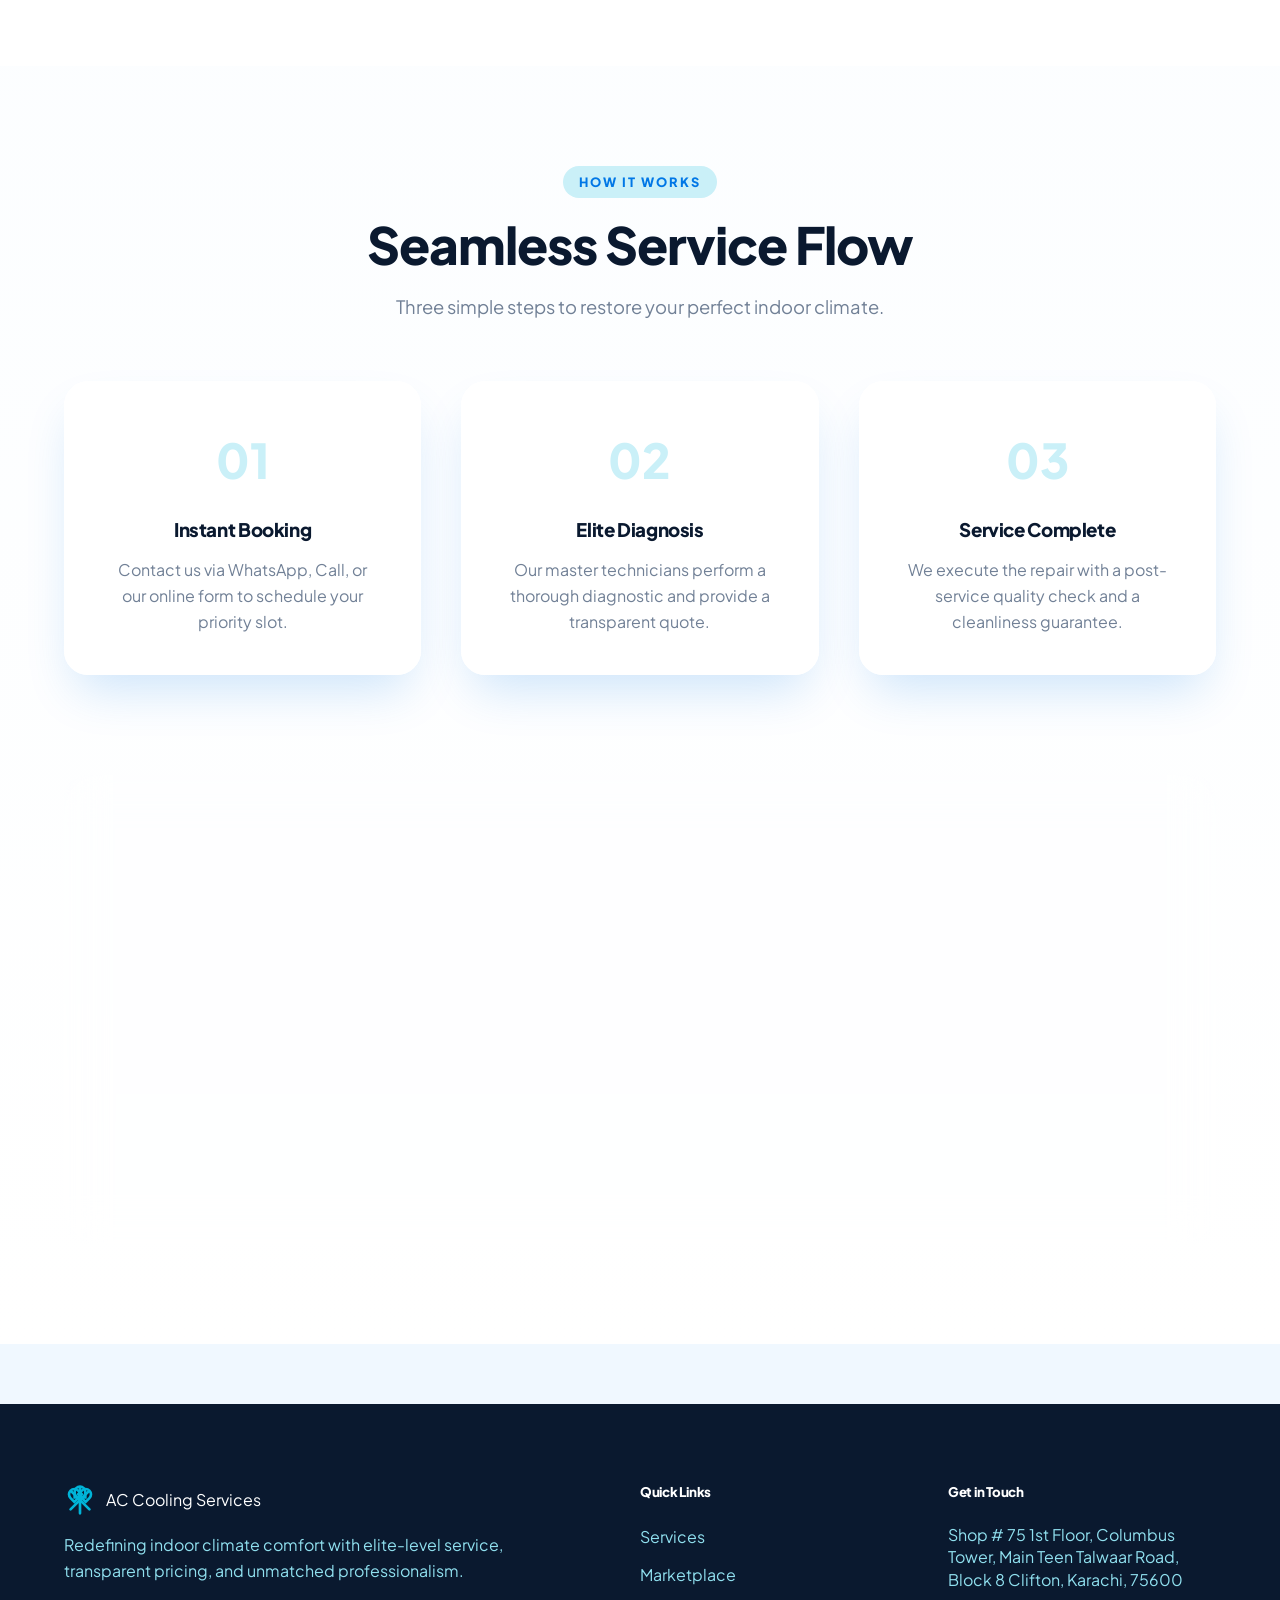
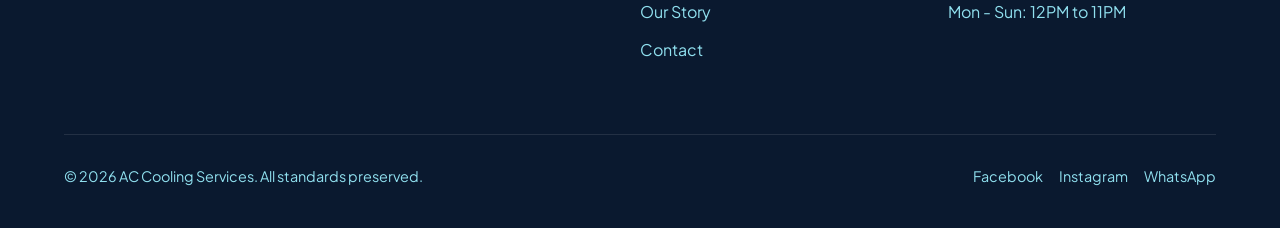
==== commit 57f1a662: "website" ====
--- a/index.html
+++ b/index.html
@@ -94,6 +94,25 @@
       </div>
     </section>
 
+    <!-- Brand carousel -->
+    <div class="brand-carousel">
+      <div class="brand-track">
+        <div class="brand-item"><img src="https://upload.wikimedia.org/wikipedia/commons/2/24/Samsung_Logo.svg" alt="Samsung"></div>
+        <div class="brand-item"><img src="https://upload.wikimedia.org/wikipedia/en/thumb/3/30/Gree_Electric_logo.svg/1200px-Gree_Electric_logo.svg.png" alt="Gree"></div>
+        <div class="brand-item"><img src="https://upload.wikimedia.org/wikipedia/commons/e/e0/Haier_logo.svg" alt="Haier"></div>
+        <div class="brand-item"><img src="https://upload.wikimedia.org/wikipedia/commons/a/af/Mitsubishi_logo.svg" alt="Mitsubishi"></div>
+        <div class="brand-item"><img src="https://upload.wikimedia.org/wikipedia/commons/b/b3/Panasonic_logo.svg" alt="Panasonic"></div>
+        <div class="brand-item"><img src="https://upload.wikimedia.org/wikipedia/commons/9/9c/Dawlance_Logo.png" alt="Dawlance"></div>
+        <!-- Duplicate for infinite effect -->
+        <div class="brand-item"><img src="https://upload.wikimedia.org/wikipedia/commons/2/24/Samsung_Logo.svg" alt="Samsung"></div>
+        <div class="brand-item"><img src="https://upload.wikimedia.org/wikipedia/en/thumb/3/30/Gree_Electric_logo.svg/1200px-Gree_Electric_logo.svg.png" alt="Gree"></div>
+        <div class="brand-item"><img src="https://upload.wikimedia.org/wikipedia/commons/e/e0/Haier_logo.svg" alt="Haier"></div>
+        <div class="brand-item"><img src="https://upload.wikimedia.org/wikipedia/commons/a/af/Mitsubishi_logo.svg" alt="Mitsubishi"></div>
+        <div class="brand-item"><img src="https://upload.wikimedia.org/wikipedia/commons/b/b3/Panasonic_logo.svg" alt="Panasonic"></div>
+        <div class="brand-item"><img src="https://upload.wikimedia.org/wikipedia/commons/9/9c/Dawlance_Logo.png" alt="Dawlance"></div>
+      </div>
+    </div>
+
     <!-- Quick Services Overview -->
     <section class="section" style="position: relative; z-index: 10;">
       <div class="container">
@@ -138,6 +157,111 @@
             <h3>Buy / Sell Market</h3>
             <p>Upgrade on a budget. We guarantee top prices for your old unit and provide 6-month warranties on ours.</p>
             <a href="services.html#buy-sell" class="learn-more">Explore Market <span>&#8594;</span></a>
+          </div>
+        </div>
+      </div>
+    </section>
+
+    <!-- Service Quality Comparison -->
+    <section class="section reveal-up">
+      <div class="container">
+        <div class="section-header text-center">
+          <span class="section-label">SERVICE QUALITY</span>
+          <h2 class="section-title text-navy">The Hammad Difference</h2>
+          <p class="section-desc">Witness the difference of professional chemical washing and meticulous detailing.</p>
+        </div>
+        <div class="compare-grid">
+           <div class="compare-item">
+             <img src="clean_vs_dirty.png" alt="Chemical Wash Difference">
+             <div class="compare-label">Chemical Cleaning Results</div>
+           </div>
+           <div class="compare-item">
+             <img src="luxury_ac.png" alt="Premium Installation">
+             <div class="compare-label">Premium Finish</div>
+           </div>
+        </div>
+      </div>
+    </section>
+
+    <!-- Pricing Section -->
+    <section class="section section-light" style="background:var(--ice-bg);">
+      <div class="container">
+        <div class="section-header text-center">
+          <span class="section-label">PRICING PLANS</span>
+          <h2 class="section-title text-navy">Transparent Estimates</h2>
+          <p class="section-desc">No hidden costs. Elite cooling services at competitive market rates.</p>
+        </div>
+        <div class="pricing-grid">
+          <div class="pricing-card">
+            <h4 class="text-navy">Basic Service</h4>
+            <div class="price">2,500<span>/unit</span></div>
+            <ul class="pricing-list">
+              <li><svg viewBox="0 0 24 24" fill="none" stroke="currentColor" stroke-width="3"><path d="M5 13l4 4L19 7"/></svg> Filter Cleaning</li>
+              <li><svg viewBox="0 0 24 24" fill="none" stroke="currentColor" stroke-width="3"><path d="M5 13l4 4L19 7"/></svg> Electrical Inspection</li>
+              <li><svg viewBox="0 0 24 24" fill="none" stroke="currentColor" stroke-width="3"><path d="M5 13l4 4L19 7"/></svg> Gas Pressure Check</li>
+            </ul>
+            <a href="contact.html" class="btn-outline w-100">Book Basic</a>
+          </div>
+          <div class="pricing-card popular">
+            <div class="popular-tag">MOST BOOKED</div>
+            <h4 class="text-navy">Chemical Wash</h4>
+            <div class="price">4,500<span>/unit</span></div>
+            <ul class="pricing-list">
+               <li><svg viewBox="0 0 24 24" fill="none" stroke="currentColor" stroke-width="3"><path d="M5 13l4 4L19 7"/></svg> Deep Chemical Washing</li>
+               <li><svg viewBox="0 0 24 24" fill="none" stroke="currentColor" stroke-width="3"><path d="M5 13l4 4L19 7"/></svg> Jet Water Cleaning</li>
+               <li><svg viewBox="0 0 24 24" fill="none" stroke="currentColor" stroke-width="3"><path d="M5 13l4 4L19 7"/></svg> Full Coil Treatment</li>
+               <li><svg viewBox="0 0 24 24" fill="none" stroke="currentColor" stroke-width="3"><path d="M5 13l4 4L19 7"/></svg> 15 Days Warranty</li>
+            </ul>
+            <a href="contact.html" class="btn-primary w-100">Select Pro</a>
+          </div>
+          <div class="pricing-card">
+            <h4 class="text-navy">Master Repair</h4>
+            <div class="price">9,999<span>/starting</span></div>
+            <ul class="pricing-list">
+               <li><svg viewBox="0 0 24 24" fill="none" stroke="currentColor" stroke-width="3"><path d="M5 13l4 4L19 7"/></svg> Compressor Replacement</li>
+               <li><svg viewBox="0 0 24 24" fill="none" stroke="currentColor" stroke-width="3"><path d="M5 13l4 4L19 7"/></svg> Gas Leak Fixing (Refill)</li>
+               <li><svg viewBox="0 0 24 24" fill="none" stroke="currentColor" stroke-width="3"><path d="M5 13l4 4L19 7"/></svg> PCB Logic Repair</li>
+            </ul>
+            <a href="contact.html" class="btn-outline w-100">Fix Now</a>
+          </div>
+        </div>
+      </div>
+    </section>
+
+    <!-- FAQ Section -->
+    <section class="section reveal-up">
+      <div class="container">
+        <div class="section-header text-center">
+          <span class="section-label">QUESTIONS?</span>
+          <h2 class="section-title text-navy">Climate Control Wisdom</h2>
+        </div>
+        <div class="faq-container">
+          <div class="faq-item active">
+            <button class="faq-trigger">
+              <span>How often should i service my AC?</span>
+              <svg class="faq-icon" viewBox="0 0 24 24" fill="none" stroke="currentColor" stroke-width="2"><path d="M12 5v14M5 12h14"/></svg>
+            </button>
+            <div class="faq-content">
+              In Karachi's dusty environment, we recommend a basic service every 3 months and a full chemical wash once a year for optimal health.
+            </div>
+          </div>
+          <div class="faq-item">
+            <button class="faq-trigger">
+              <span>Do you provide warranty for parts?</span>
+              <svg class="faq-icon" viewBox="0 0 24 24" fill="none" stroke="currentColor" stroke-width="2"><path d="M12 5v14M5 12h14"/></svg>
+            </button>
+            <div class="faq-content">
+              Yes, we provide an official invoice and a 3-month performance warranty on all electrical components we replace.
+            </div>
+          </div>
+          <div class="faq-item">
+            <button class="faq-trigger">
+              <span>Are there hidden charges?</span>
+              <svg class="faq-icon" viewBox="0 0 24 24" fill="none" stroke="currentColor" stroke-width="2"><path d="M12 5v14M5 12h14"/></svg>
+            </button>
+            <div class="faq-content">
+              Absolutely not. We provide a transparent quote after the elite diagnosis, and we only proceed with your explicit approval.
+            </div>
           </div>
         </div>
       </div>
@@ -267,7 +391,7 @@
         </div>
         <div class="footer-contact">
           <h5>Get in Touch</h5>
-          <p class="font-sm mb-2" style="color: var(--ice-mid); line-height: 1.4;">Shop 115 Ground Floor, Columbus Tower, Main Teen Talwaar Road,<br>Block 8 Clifton, Karachi, 75600, Pakistan</p>
+          <p class="font-sm mb-2" style="color: var(--ice-mid); line-height: 1.4;">Shop # 75 1st Floor, Columbus Tower, Main Teen Talwaar Road,<br>Block 8 Clifton, Karachi, 75600</p>
           <p class="font-sm" style="color: var(--ice-mid);">Mon - Sun: 12PM to 11PM</p>
         </div>
       </div>
@@ -282,6 +406,15 @@
     </div>
   </footer>
 
+  <div class="floating-actions">
+    <a href="https://wa.me/923009274054" class="float-btn float-whatsapp" title="WhatsApp Us">
+      <svg viewBox="0 0 24 24" fill="currentColor"><path d="M12.031 6.172c-2.32 0-4.591 1.399-4.591 4.01 0 1.156.591 2.126 1.384 2.126.188 0 .312-.125.312-.313 0-.062-.438-1.562-.438-1.562-.062-.25.063-.375.188-.438 1.063-.5 3.125-1.5 5.063-1.5.125 0 .25.125.25.25v.063c0 .125-.062.187-.188.187-2.125.125-4.125 1.125-5.125 2.188a.309.309 0 0 0-.062.25l.813 3.188c.125.375.5.563.813.563.125 0 .25-.063.313-.125.125-.063 4.563-5.25 4.563-7.563 0-1.125-.875-1.125-1.312-1.125zM12 2C6.477 2 2 6.477 2 12s4.477 10 10 10 10-4.477 10-10S17.523 2 12 2zm0 18c-4.411 0-8-3.589-8-8s3.589-8 8-8 8 3.589 8 8-3.589 8-8 8z"/></svg>
+    </a>
+    <a href="tel:03009274054" class="float-btn float-call" title="Call Now">
+      <svg viewBox="0 0 24 24" fill="none" stroke="currentColor" stroke-width="2"><path d="M22 16.92v3a2 2 0 0 1-2.18 2 19.79 19.79 0 0 1-8.63-3.07 19.5 19.5 0 0 1-6-6 19.79 19.79 0 0 1-3.07-8.67A2 2 0 0 1 4.11 2h3a2 2 0 0 1 2 1.72 12.84 12.84 0 0 0 .7 2.81 2 2 0 0 1-.45 2.11L8.09 9.91a16 16 0 0 0 6 6l1.27-1.27a2 2 0 0 1 2.11-.45 12.84 12.84 0 0 0 2.81.7A2 2 0 0 1 22 16.92z"/></svg>
+    </a>
+  </div>
+
   <script src="script.js"></script>
 </body>
 </html>
--- a/style.css
+++ b/style.css
@@ -488,4 +488,128 @@
   
   .bento-grid, .contact-grid { grid-template-columns: 1fr; }
   .footer-bottom { flex-direction: column; gap: 20px; align-items: center; text-align: center; }
+}
+
+/* ── BRAND CAROUSEL ───────────────────────────────────────── */
+.brand-carousel {
+  overflow: hidden;
+  padding: 60px 0;
+  background: white;
+  border-top: 1px solid var(--ice-light);
+  border-bottom: 1px solid var(--ice-light);
+  position: relative;
+}
+.brand-track {
+  display: flex;
+  width: calc(250px * 12);
+  animation: scroll 30s linear infinite;
+}
+.brand-item {
+  width: 250px;
+  display: flex; align-items: center; justify-content: center;
+  padding: 0 40px;
+}
+.brand-item img {
+  filter: grayscale(1) opacity(0.6);
+  transition: 0.3s;
+  max-height: 40px;
+}
+.brand-item:hover img {
+  filter: grayscale(0) opacity(1);
+}
+@keyframes scroll {
+  0% { transform: translateX(0); }
+  100% { transform: translateX(calc(-250px * 6)); }
+}
+
+/* ── FAQ ACCORDION ────────────────────────────────────────── */
+.faq-container { max-width: 800px; margin: 0 auto; }
+.faq-item {
+  margin-bottom: 16px;
+  border-bottom: 1px solid var(--ice-light);
+}
+.faq-trigger {
+  width: 100%; padding: 24px 0;
+  display: flex; justify-content: space-between; align-items: center;
+  background: none; border: none; cursor: pointer;
+  text-align: left; font-size: 1.15rem; font-weight: 700; color: var(--navy);
+}
+.faq-content {
+  max-height: 0; overflow: hidden;
+  transition: max-height 0.4s ease, padding 0.4s ease;
+  color: var(--text-muted); padding-bottom: 0;
+}
+.faq-item.active .faq-content {
+  max-height: 200px; padding-bottom: 24px;
+}
+.faq-icon {
+  width: 24px; height: 24px; transition: transform 0.3s;
+}
+.faq-item.active .faq-icon { transform: rotate(45deg); }
+
+/* ── PRICING TABLES ───────────────────────────────────────── */
+.pricing-grid {
+  display: grid; grid-template-columns: repeat(3, 1fr); gap: 30px;
+}
+.pricing-card {
+  padding: 50px 40px; text-align: center;
+  border: 2px solid var(--ice-light);
+  transition: all 0.4s var(--ease-soft);
+  background: var(--white);
+  border-radius: var(--radius-lg);
+}
+.pricing-card:hover {
+  border-color: var(--blue-primary);
+  transform: translateY(-8px);
+  box-shadow: var(--shadow-lg);
+}
+.pricing-card.popular {
+  border-color: var(--blue-primary);
+  background: var(--white);
+  position: relative;
+  box-shadow: var(--shadow-md);
+}
+.popular-tag {
+  position: absolute; top: 0; left: 50%; transform: translate(-50%, -50%);
+  background: var(--blue-primary); color: white;
+  padding: 6px 16px; border-radius: 100px; font-size: 0.75rem; font-weight: 800;
+}
+.price { font-size: 3rem; font-weight: 800; color: var(--navy); margin: 20px 0; }
+.price span { font-size: 1rem; color: var(--text-muted); font-weight: 600; }
+.pricing-list { margin: 30px 0; text-align: left; }
+.pricing-list li {
+  margin-bottom: 12px; display: flex; align-items: center; gap: 10px;
+  font-size: 0.95rem; color: var(--text-main);
+}
+.pricing-list li svg { color: var(--success); width: 18px; flex-shrink: 0; }
+
+/* ── FLOATING WIDGETS ─────────────────────────────────────── */
+.floating-actions {
+  position: fixed; bottom: 30px; right: 30px;
+  display: flex; flex-direction: column; gap: 12px; z-index: 2000;
+}
+.float-btn {
+  width: 56px; height: 56px; border-radius: 50%;
+  display: flex; align-items: center; justify-content: center;
+  box-shadow: 0 10px 25px rgba(0,0,0,0.15);
+  transition: all 0.3s;
+  cursor: pointer;
+}
+.float-btn:hover { transform: scale(1.1) translateY(-5px); }
+.float-whatsapp { background: #25D366; color: white; }
+.float-call { background: var(--blue-primary); color: white; }
+.float-btn svg { width: 28px; height: 28px; }
+
+/* ── BEFORE/AFTER ─────────────────────────────────────────── */
+.compare-grid { display: grid; grid-template-columns: 1fr 1fr; gap: 30px; }
+.compare-item { 
+  position: relative; border-radius: var(--radius-md); overflow: hidden; 
+  height: 350px;
+}
+.compare-item img { width: 100%; height: 100%; object-fit: cover; }
+.compare-label {
+  position: absolute; bottom: 16px; left: 16px;
+  background: rgba(0,0,0,0.6); color: white; padding: 4px 12px;
+  border-radius: 4px; font-size: 0.75rem; font-weight: 700;
+  z-index: 10;
 }
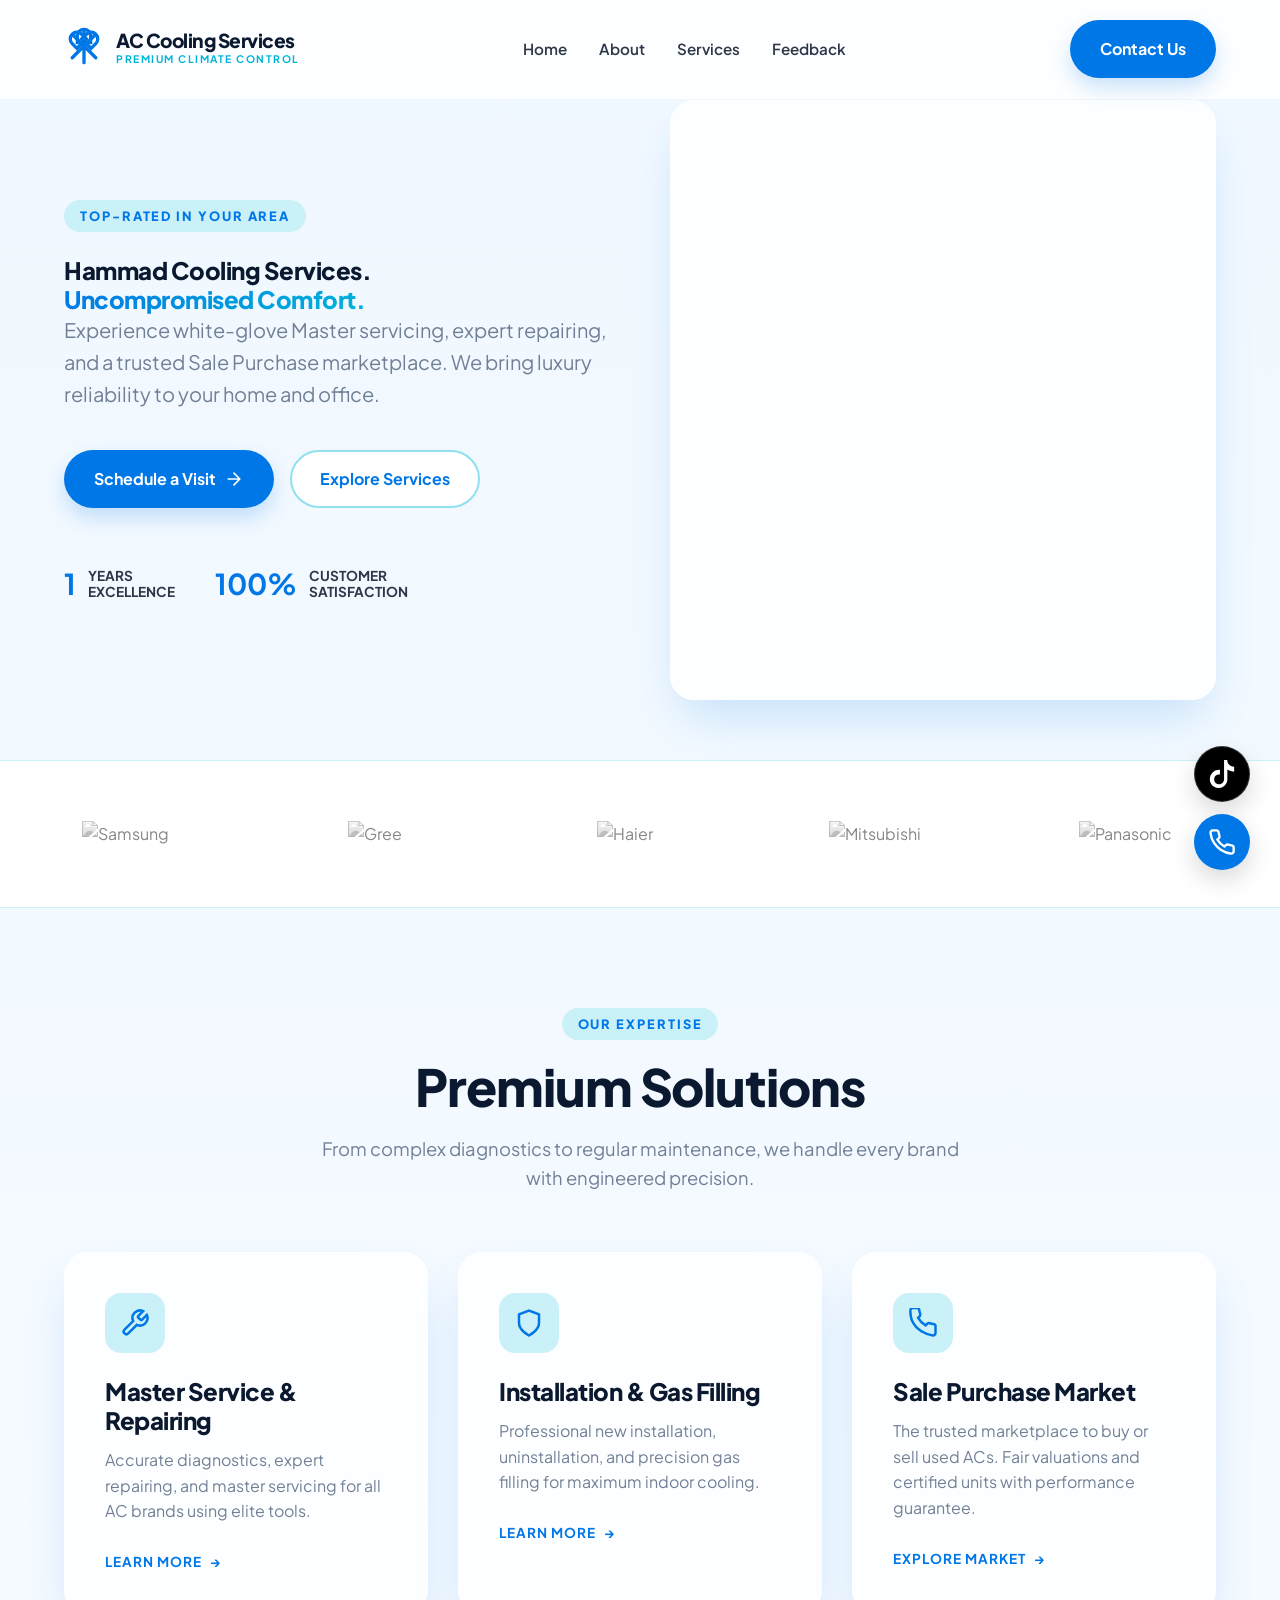
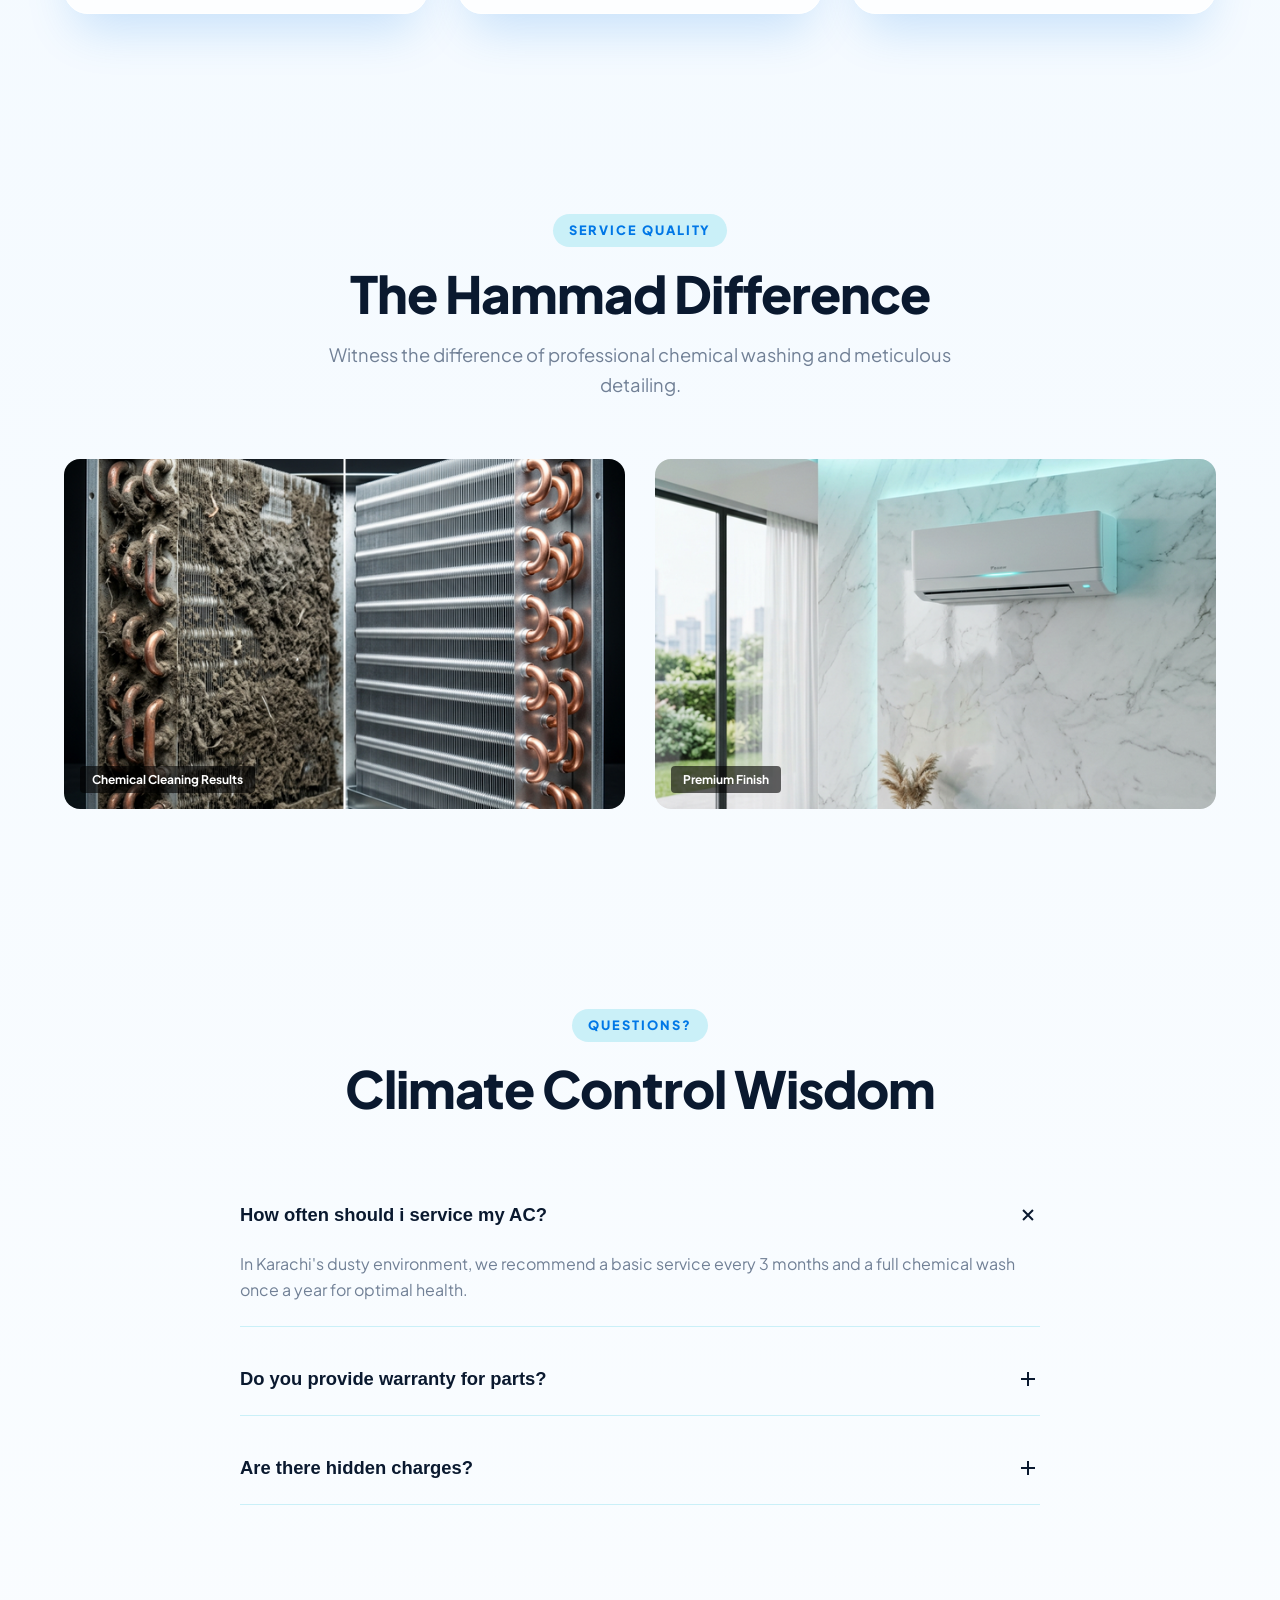
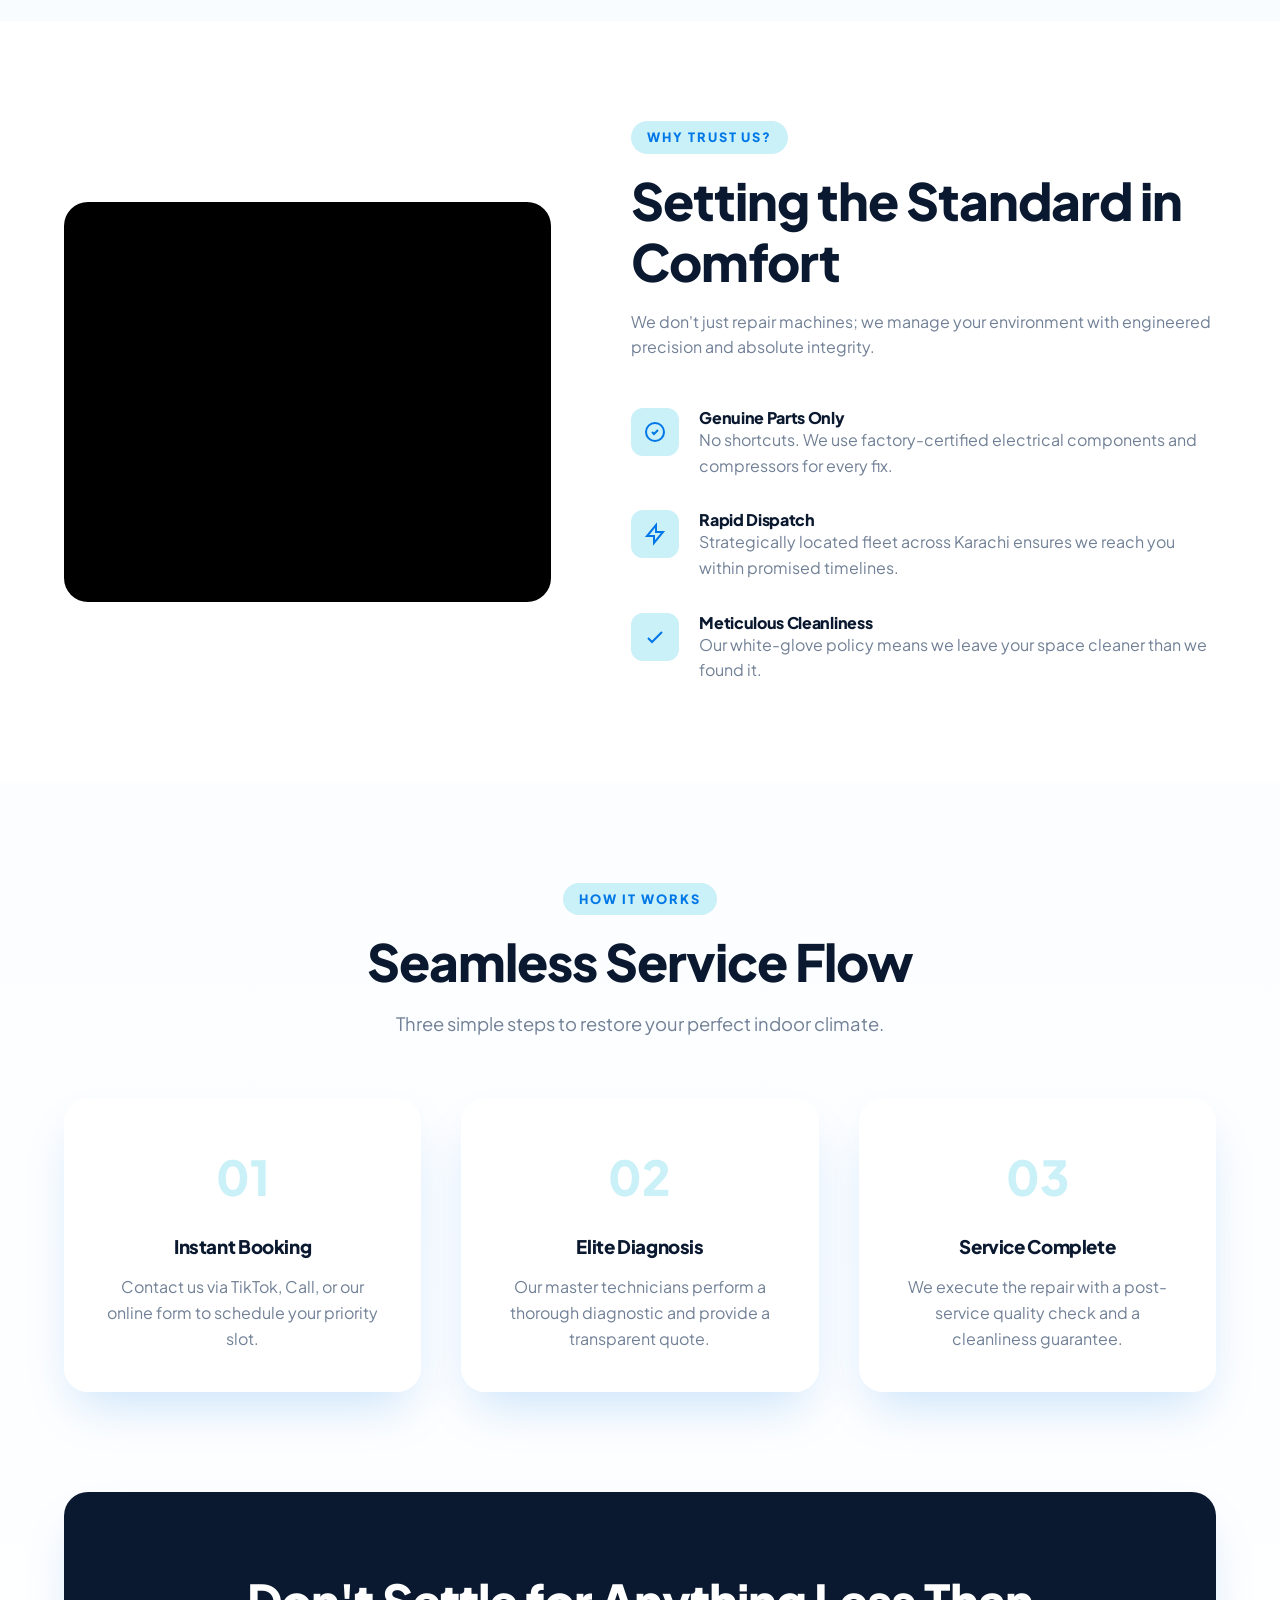
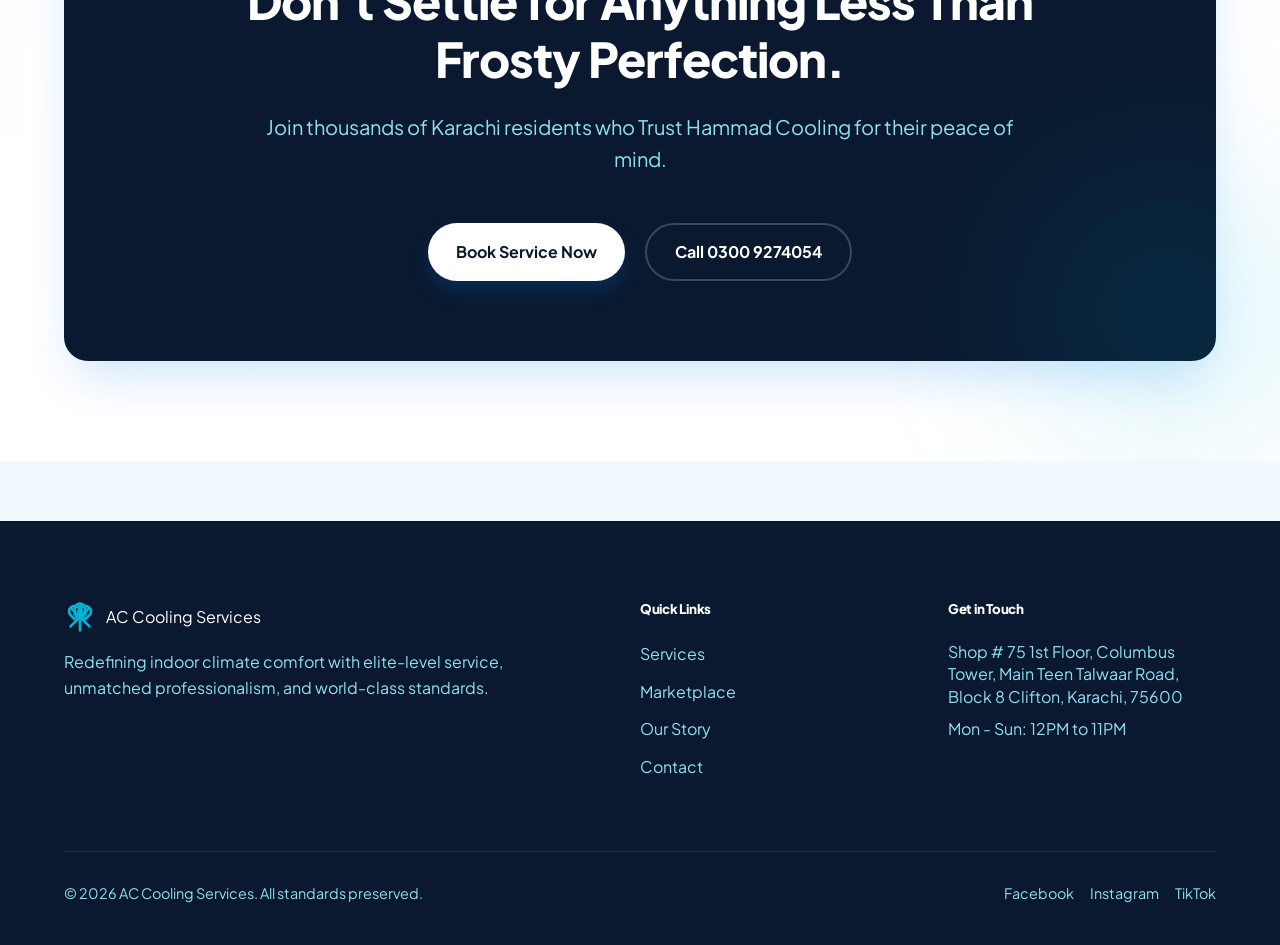
==== commit 6df5fd5b: "website" ====
--- a/index.html
+++ b/index.html
@@ -54,7 +54,7 @@
             <span class="text-gradient">Uncompromised Comfort.</span>
           </h1>
           <p class="hero-subtitle">
-            Experience white-glove AC repair, meticulous servicing, and a trusted marketplace for certified used units. We bring luxury reliability to your home and office.
+            Experience white-glove Master servicing, expert repairing, and a trusted Sale Purchase marketplace. We bring luxury reliability to your home and office.
           </p>
           <div class="hero-buttons" style="display: flex; gap: 16px; margin-bottom: 60px;">
             <a href="contact.html" class="btn-primary">
@@ -75,7 +75,7 @@
             </div>
             <div class="trust-badge-item">
               <strong>100%</strong>
-              <span>Transparent<br>Pricing</span>
+              <span>Customer<br>Satisfaction</span>
             </div>
           </div>
         </div>
@@ -130,8 +130,8 @@
                 <path d="M14.7 6.3a1 1 0 0 0 0 1.4l1.6 1.6a1 1 0 0 0 1.4 0l3.77-3.77a6 6 0 0 1-7.94 7.94l-6.91 6.91a2.12 2.12 0 0 1-3-3l6.91-6.91a6 6 0 0 1 7.94-7.94l-3.76 3.76z" />
               </svg>
             </div>
-            <h3>Expert AC Repair</h3>
-            <p>Accurate diagnostics and perfect fixes using genuine parts to ensure your system runs silently and safely.</p>
+            <h3>Master Service & Repairing</h3>
+            <p>Accurate diagnostics, expert repairing, and master servicing for all AC brands using elite tools.</p>
             <a href="services.html" class="learn-more">Learn More <span>&#8594;</span></a>
           </div>
 
@@ -142,8 +142,8 @@
                 <path d="M12 22s8-4 8-10V5l-8-3-8 3v7c0 6 8 10 8 10z" />
               </svg>
             </div>
-            <h3>Deep Clean Service</h3>
-            <p>Advanced chemical washing that eradicates dust & mold, dramatically improving air quality and boosting unit lifespan.</p>
+            <h3>Installation & Gas Filling</h3>
+            <p>Professional new installation, uninstallation, and precision gas filling for maximum indoor cooling.</p>
             <a href="services.html" class="learn-more">Learn More <span>&#8594;</span></a>
           </div>
 
@@ -154,8 +154,8 @@
                 <path d="M22 16.92v3a2 2 0 01-2.18 2 19.79 19.79 0 01-8.63-3.07A19.5 19.5 0 013.07 9.81 19.79 19.79 0 012 1.18 2 2 0 014 0h3a2 2 0 012 1.72 12.84 12.84 0 00.7 2.81 2 2 0 01-.45 2.11L8.09 7.91a16 16 0 006 6l1.27-1.27a2 2 0 012.11-.45 12.84 12.84 0 002.81.7A2 2 0 0122 14z" />
               </svg>
             </div>
-            <h3>Buy / Sell Market</h3>
-            <p>Upgrade on a budget. We guarantee top prices for your old unit and provide 6-month warranties on ours.</p>
+            <h3>Sale Purchase Market</h3>
+            <p>The trusted marketplace to buy or sell used ACs. Fair valuations and certified units with performance guarantee.</p>
             <a href="services.html#buy-sell" class="learn-more">Explore Market <span>&#8594;</span></a>
           </div>
         </div>
@@ -183,50 +183,6 @@
       </div>
     </section>
 
-    <!-- Pricing Section -->
-    <section class="section section-light" style="background:var(--ice-bg);">
-      <div class="container">
-        <div class="section-header text-center">
-          <span class="section-label">PRICING PLANS</span>
-          <h2 class="section-title text-navy">Transparent Estimates</h2>
-          <p class="section-desc">No hidden costs. Elite cooling services at competitive market rates.</p>
-        </div>
-        <div class="pricing-grid">
-          <div class="pricing-card">
-            <h4 class="text-navy">Basic Service</h4>
-            <div class="price">2,500<span>/unit</span></div>
-            <ul class="pricing-list">
-              <li><svg viewBox="0 0 24 24" fill="none" stroke="currentColor" stroke-width="3"><path d="M5 13l4 4L19 7"/></svg> Filter Cleaning</li>
-              <li><svg viewBox="0 0 24 24" fill="none" stroke="currentColor" stroke-width="3"><path d="M5 13l4 4L19 7"/></svg> Electrical Inspection</li>
-              <li><svg viewBox="0 0 24 24" fill="none" stroke="currentColor" stroke-width="3"><path d="M5 13l4 4L19 7"/></svg> Gas Pressure Check</li>
-            </ul>
-            <a href="contact.html" class="btn-outline w-100">Book Basic</a>
-          </div>
-          <div class="pricing-card popular">
-            <div class="popular-tag">MOST BOOKED</div>
-            <h4 class="text-navy">Chemical Wash</h4>
-            <div class="price">4,500<span>/unit</span></div>
-            <ul class="pricing-list">
-               <li><svg viewBox="0 0 24 24" fill="none" stroke="currentColor" stroke-width="3"><path d="M5 13l4 4L19 7"/></svg> Deep Chemical Washing</li>
-               <li><svg viewBox="0 0 24 24" fill="none" stroke="currentColor" stroke-width="3"><path d="M5 13l4 4L19 7"/></svg> Jet Water Cleaning</li>
-               <li><svg viewBox="0 0 24 24" fill="none" stroke="currentColor" stroke-width="3"><path d="M5 13l4 4L19 7"/></svg> Full Coil Treatment</li>
-               <li><svg viewBox="0 0 24 24" fill="none" stroke="currentColor" stroke-width="3"><path d="M5 13l4 4L19 7"/></svg> 15 Days Warranty</li>
-            </ul>
-            <a href="contact.html" class="btn-primary w-100">Select Pro</a>
-          </div>
-          <div class="pricing-card">
-            <h4 class="text-navy">Master Repair</h4>
-            <div class="price">9,999<span>/starting</span></div>
-            <ul class="pricing-list">
-               <li><svg viewBox="0 0 24 24" fill="none" stroke="currentColor" stroke-width="3"><path d="M5 13l4 4L19 7"/></svg> Compressor Replacement</li>
-               <li><svg viewBox="0 0 24 24" fill="none" stroke="currentColor" stroke-width="3"><path d="M5 13l4 4L19 7"/></svg> Gas Leak Fixing (Refill)</li>
-               <li><svg viewBox="0 0 24 24" fill="none" stroke="currentColor" stroke-width="3"><path d="M5 13l4 4L19 7"/></svg> PCB Logic Repair</li>
-            </ul>
-            <a href="contact.html" class="btn-outline w-100">Fix Now</a>
-          </div>
-        </div>
-      </div>
-    </section>
 
     <!-- FAQ Section -->
     <section class="section reveal-up">
@@ -329,7 +285,7 @@
           <div class="frost-panel" style="padding: 40px; text-align: center;">
             <div style="font-size: 3rem; font-weight: 800; color: var(--ice-light); margin-bottom: 20px;">01</div>
             <h3 class="mb-3">Instant Booking</h3>
-            <p class="text-muted">Contact us via WhatsApp, Call, or our online form to schedule your priority slot.</p>
+            <p class="text-muted">Contact us via TikTok, Call, or our online form to schedule your priority slot.</p>
           </div>
           <div class="frost-panel" style="padding: 40px; text-align: center;">
             <div style="font-size: 3rem; font-weight: 800; color: var(--ice-light); margin-bottom: 20px;">02</div>
@@ -378,7 +334,7 @@
             </svg>
             <span class="h4 ml-2 d-inline-block align-middle text-white" style="margin-left: 10px;">AC Cooling Services</span>
           </div>
-          <p class="font-sm" style="color: var(--ice-mid); padding-right: 20px;">Redefining indoor climate comfort with elite-level service, transparent pricing, and unmatched professionalism.</p>
+          <p class="font-sm" style="color: var(--ice-mid); padding-right: 20px;">Redefining indoor climate comfort with elite-level service, unmatched professionalism, and world-class standards.</p>
         </div>
         <div class="footer-links">
           <h5>Quick Links</h5>
@@ -398,17 +354,17 @@
       <div class="footer-bottom">
         <p>&copy; 2026 AC Cooling Services. All standards preserved.</p>
         <div class="social-links" style="display: flex; gap: 16px;">
-          <a href="#">Facebook</a>
+          <a href="https://www.facebook.com/share/1Aeb3Q3tuL/" target="_blank">Facebook</a>
           <a href="#">Instagram</a>
-          <a href="#">WhatsApp</a>
+          <a href="https://www.tiktok.com/@hammadsolangi60?_r=1&_t=ZS-94f8DI1vHMe" target="_blank">TikTok</a>
         </div>
       </div>
     </div>
   </footer>
 
   <div class="floating-actions">
-    <a href="https://wa.me/923009274054" class="float-btn float-whatsapp" title="WhatsApp Us">
-      <svg viewBox="0 0 24 24" fill="currentColor"><path d="M12.031 6.172c-2.32 0-4.591 1.399-4.591 4.01 0 1.156.591 2.126 1.384 2.126.188 0 .312-.125.312-.313 0-.062-.438-1.562-.438-1.562-.062-.25.063-.375.188-.438 1.063-.5 3.125-1.5 5.063-1.5.125 0 .25.125.25.25v.063c0 .125-.062.187-.188.187-2.125.125-4.125 1.125-5.125 2.188a.309.309 0 0 0-.062.25l.813 3.188c.125.375.5.563.813.563.125 0 .25-.063.313-.125.125-.063 4.563-5.25 4.563-7.563 0-1.125-.875-1.125-1.312-1.125zM12 2C6.477 2 2 6.477 2 12s4.477 10 10 10 10-4.477 10-10S17.523 2 12 2zm0 18c-4.411 0-8-3.589-8-8s3.589-8 8-8 8 3.589 8 8-3.589 8-8 8z"/></svg>
+    <a href="https://www.tiktok.com/@hammadsolangi60?_r=1&_t=ZS-94f8DI1vHMe" target="_blank" class="float-btn float-whatsapp" title="Follow Us on TikTok">
+      <svg viewBox="0 0 24 24" fill="currentColor"><path d="M12.53.02C13.84 0 15.14.01 16.44 0c.08 1.53.63 3.09 1.75 4.17 1.12 1.11 2.7 1.62 4.24 1.79v4.03c-1.44-.06-2.89-.35-4.2-.97-.57-.26-1.1-.59-1.62-.93-.01 2.92.01 5.84-.02 8.75-.08 1.4-.54 2.79-1.35 3.94-1.31 1.92-3.58 3.17-5.91 3.21-1.43.08-2.86-.31-4.08-1.03-2.02-1.19-3.44-3.37-3.65-5.71-.24-2.62.77-5.3 2.79-7.01 1.39-1.19 3.22-1.85 5.05-1.88.27 0 .53.02.79.05v4.02c-.32-.04-.66-.08-1-.06-.98.05-1.97.43-2.72 1.09-.94.82-1.24 2.14-1.24 3.32.07 1.18.59 2.37 1.54 3.1.91.73 2.12.98 3.28.8 1.14-.11 2.19-.71 2.87-1.61.57-.76.81-1.69.81-2.62.01-6.14-.01-12.28 0-18.42.06.01.11.02.17.03z"/></svg>
     </a>
     <a href="tel:03009274054" class="float-btn float-call" title="Call Now">
       <svg viewBox="0 0 24 24" fill="none" stroke="currentColor" stroke-width="2"><path d="M22 16.92v3a2 2 0 0 1-2.18 2 19.79 19.79 0 0 1-8.63-3.07 19.5 19.5 0 0 1-6-6 19.79 19.79 0 0 1-3.07-8.67A2 2 0 0 1 4.11 2h3a2 2 0 0 1 2 1.72 12.84 12.84 0 0 0 .7 2.81 2 2 0 0 1-.45 2.11L8.09 9.91a16 16 0 0 0 6 6l1.27-1.27a2 2 0 0 1 2.11-.45 12.84 12.84 0 0 0 2.81.7A2 2 0 0 1 22 16.92z"/></svg>
--- a/style.css
+++ b/style.css
@@ -547,41 +547,6 @@
 }
 .faq-item.active .faq-icon { transform: rotate(45deg); }
 
-/* ── PRICING TABLES ───────────────────────────────────────── */
-.pricing-grid {
-  display: grid; grid-template-columns: repeat(3, 1fr); gap: 30px;
-}
-.pricing-card {
-  padding: 50px 40px; text-align: center;
-  border: 2px solid var(--ice-light);
-  transition: all 0.4s var(--ease-soft);
-  background: var(--white);
-  border-radius: var(--radius-lg);
-}
-.pricing-card:hover {
-  border-color: var(--blue-primary);
-  transform: translateY(-8px);
-  box-shadow: var(--shadow-lg);
-}
-.pricing-card.popular {
-  border-color: var(--blue-primary);
-  background: var(--white);
-  position: relative;
-  box-shadow: var(--shadow-md);
-}
-.popular-tag {
-  position: absolute; top: 0; left: 50%; transform: translate(-50%, -50%);
-  background: var(--blue-primary); color: white;
-  padding: 6px 16px; border-radius: 100px; font-size: 0.75rem; font-weight: 800;
-}
-.price { font-size: 3rem; font-weight: 800; color: var(--navy); margin: 20px 0; }
-.price span { font-size: 1rem; color: var(--text-muted); font-weight: 600; }
-.pricing-list { margin: 30px 0; text-align: left; }
-.pricing-list li {
-  margin-bottom: 12px; display: flex; align-items: center; gap: 10px;
-  font-size: 0.95rem; color: var(--text-main);
-}
-.pricing-list li svg { color: var(--success); width: 18px; flex-shrink: 0; }
 
 /* ── FLOATING WIDGETS ─────────────────────────────────────── */
 .floating-actions {
@@ -596,7 +561,7 @@
   cursor: pointer;
 }
 .float-btn:hover { transform: scale(1.1) translateY(-5px); }
-.float-whatsapp { background: #25D366; color: white; }
+.float-whatsapp { background: #000000; color: white; border: 1px solid rgba(255,255,255,0.2); }
 .float-call { background: var(--blue-primary); color: white; }
 .float-btn svg { width: 28px; height: 28px; }
 
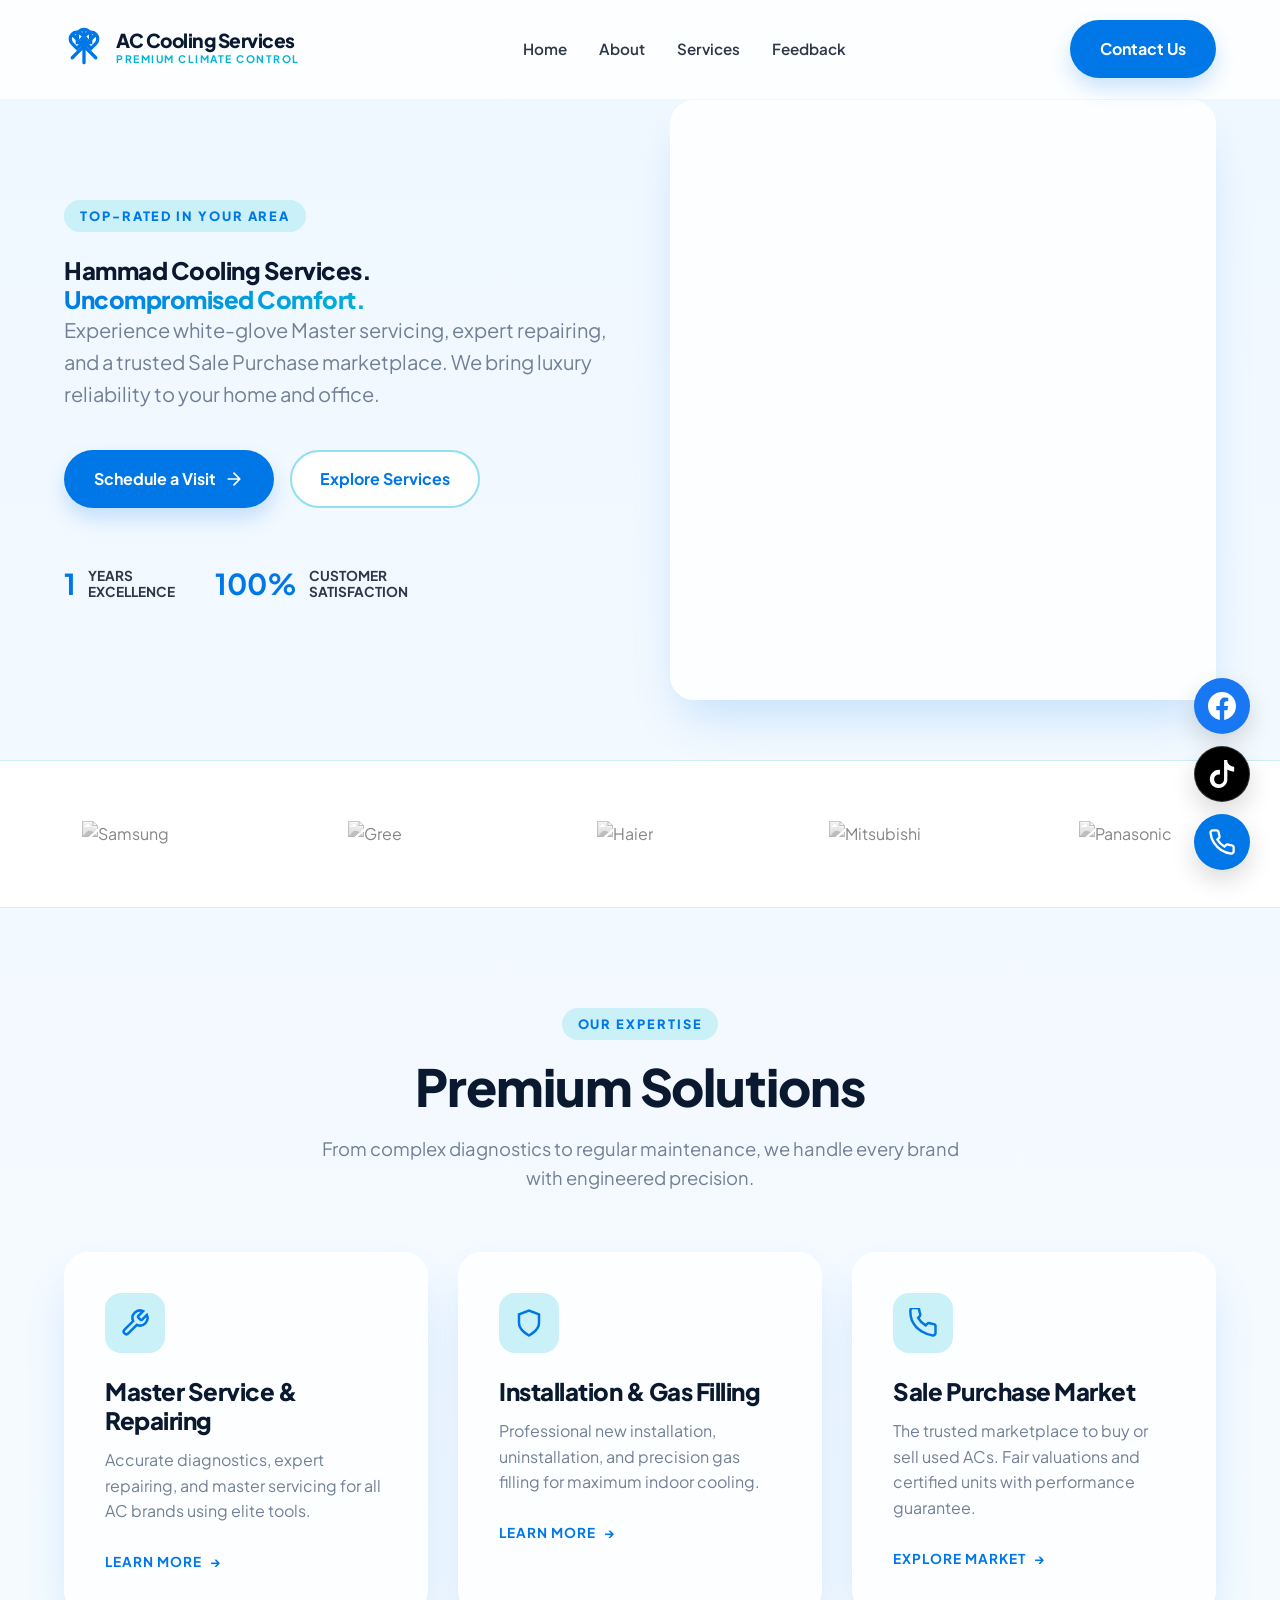
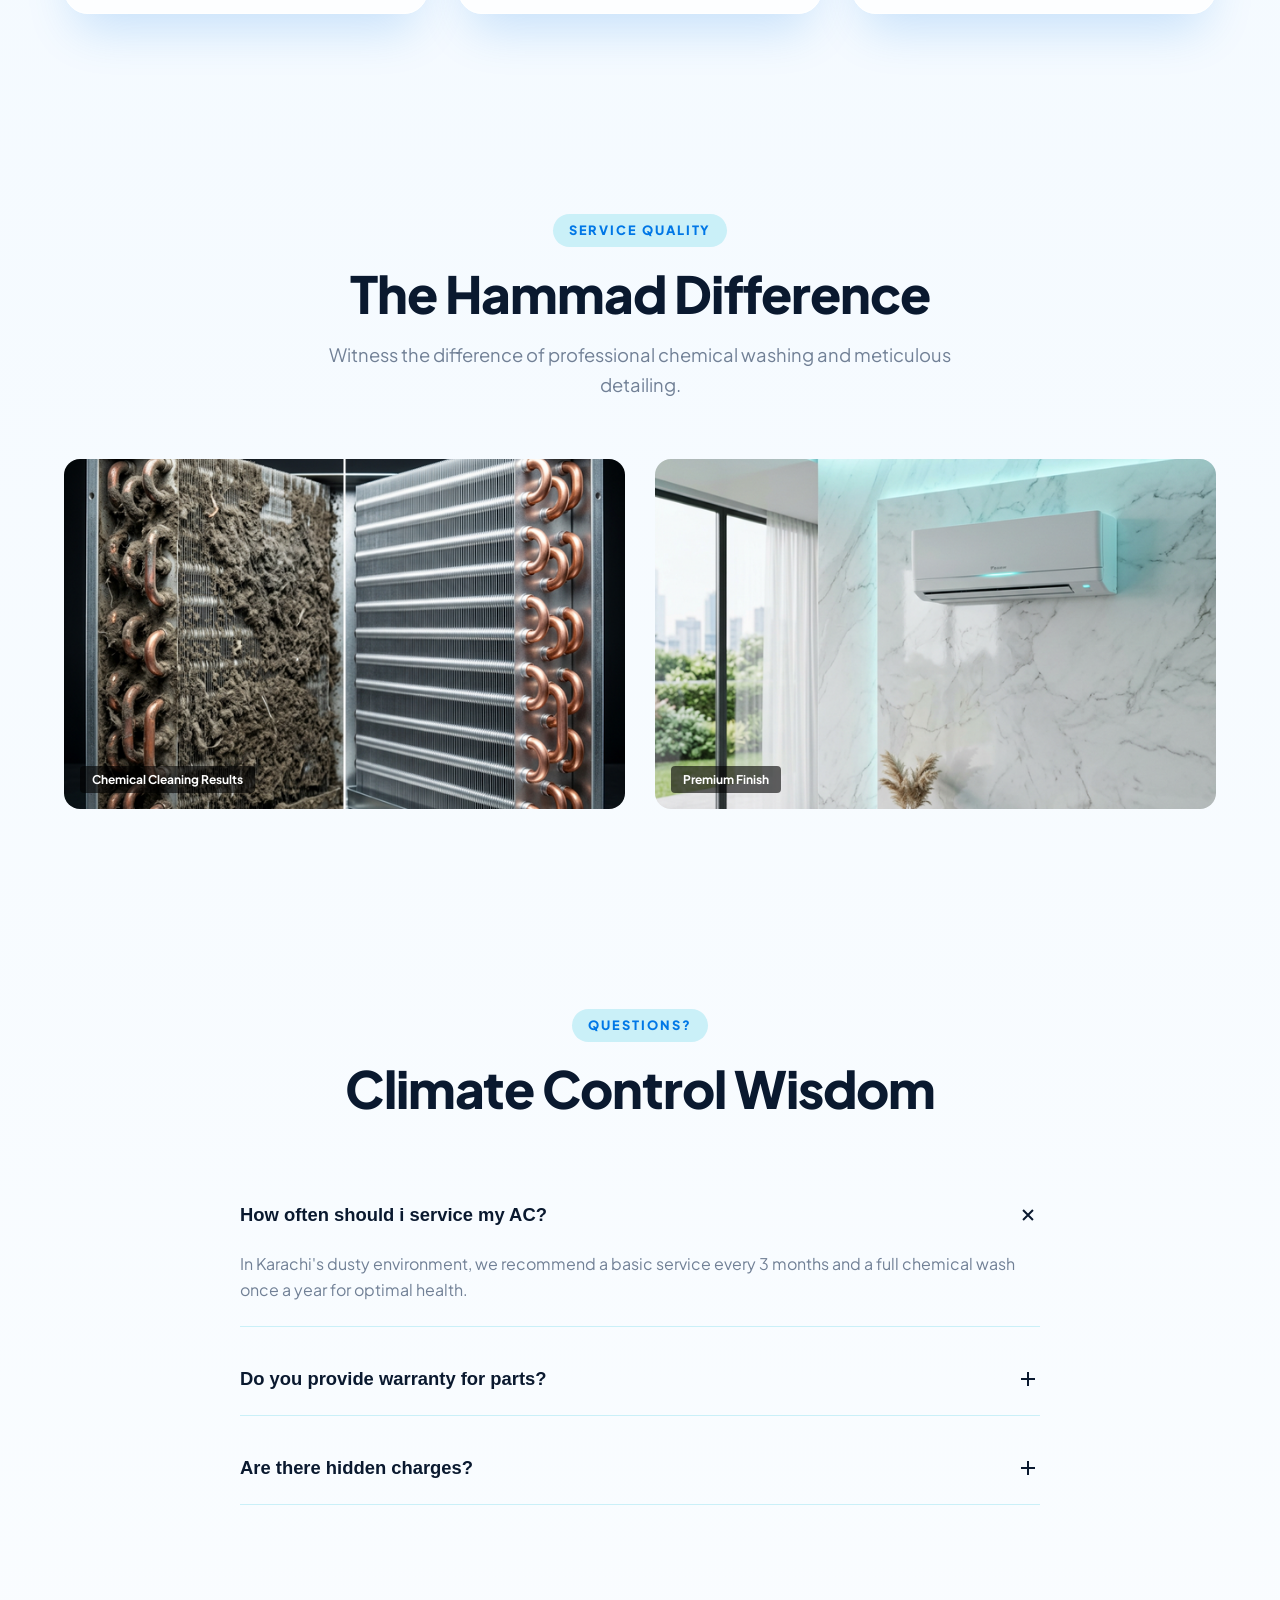
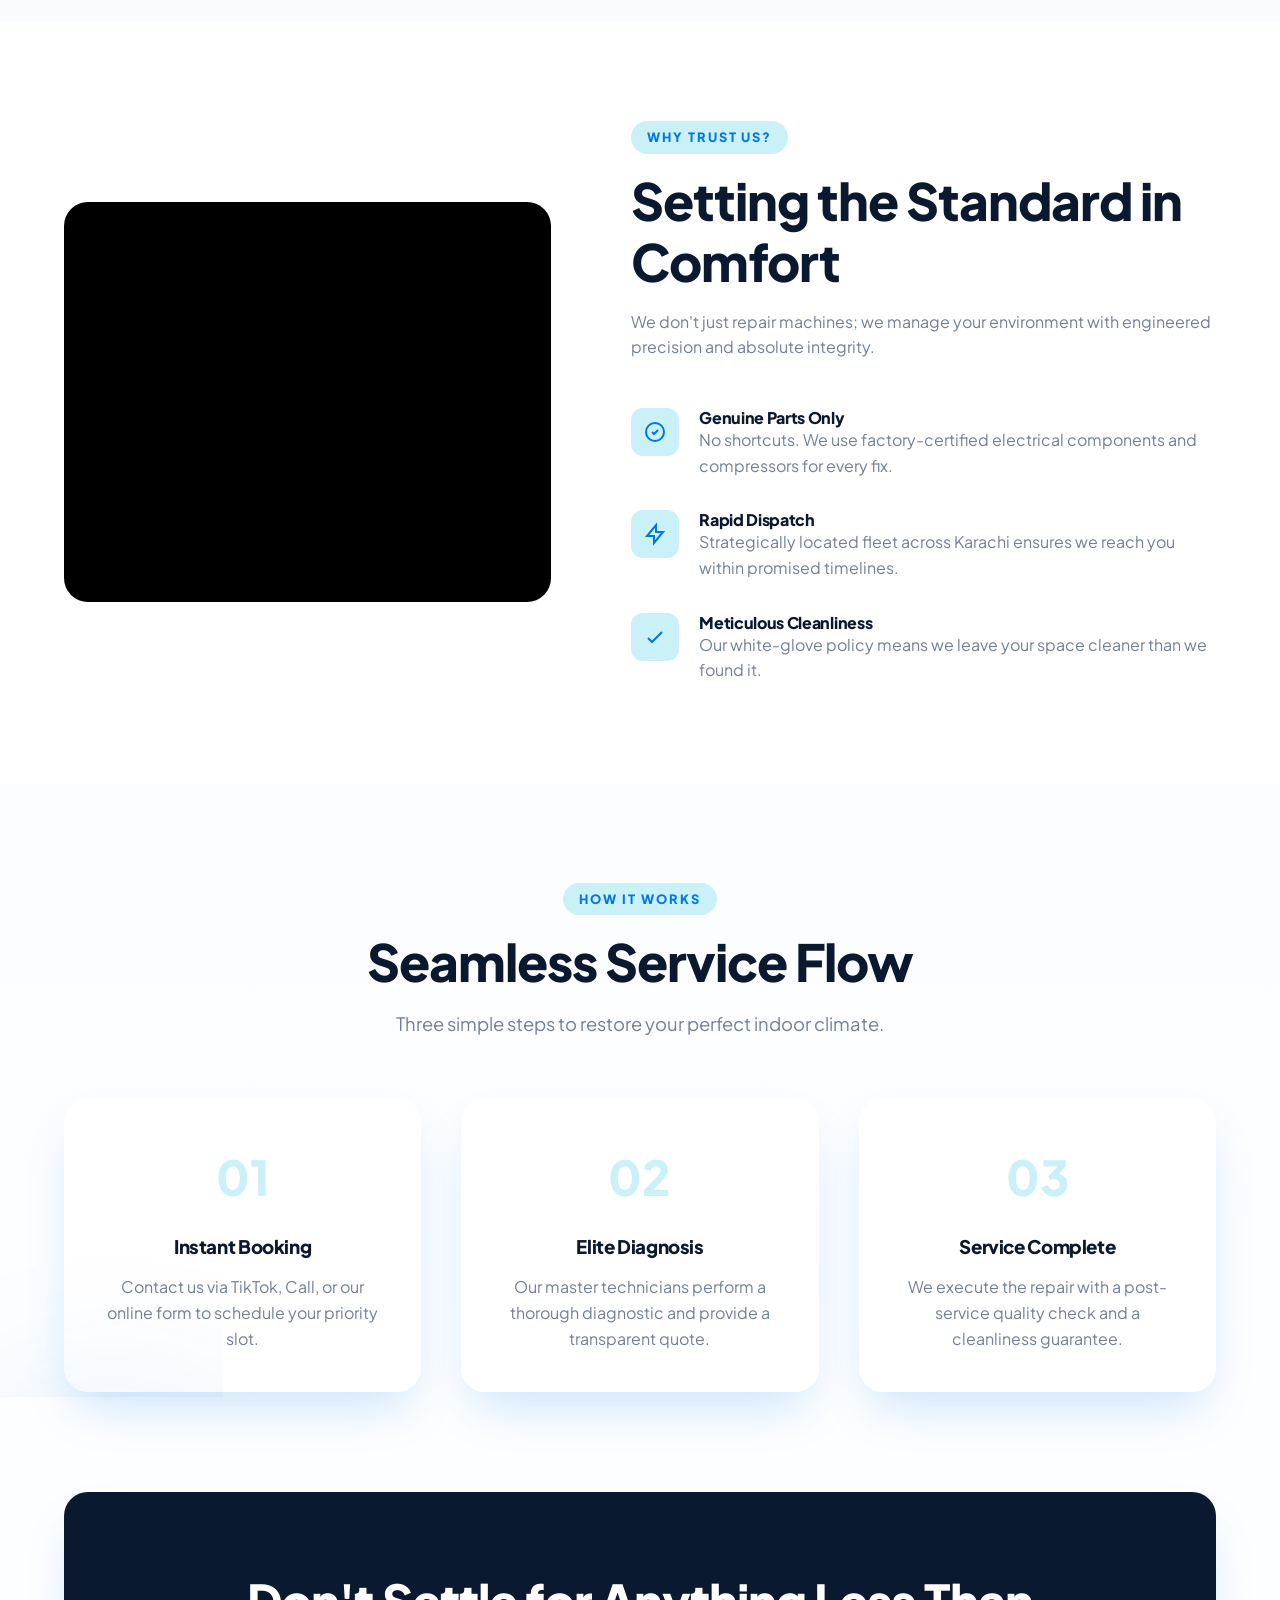
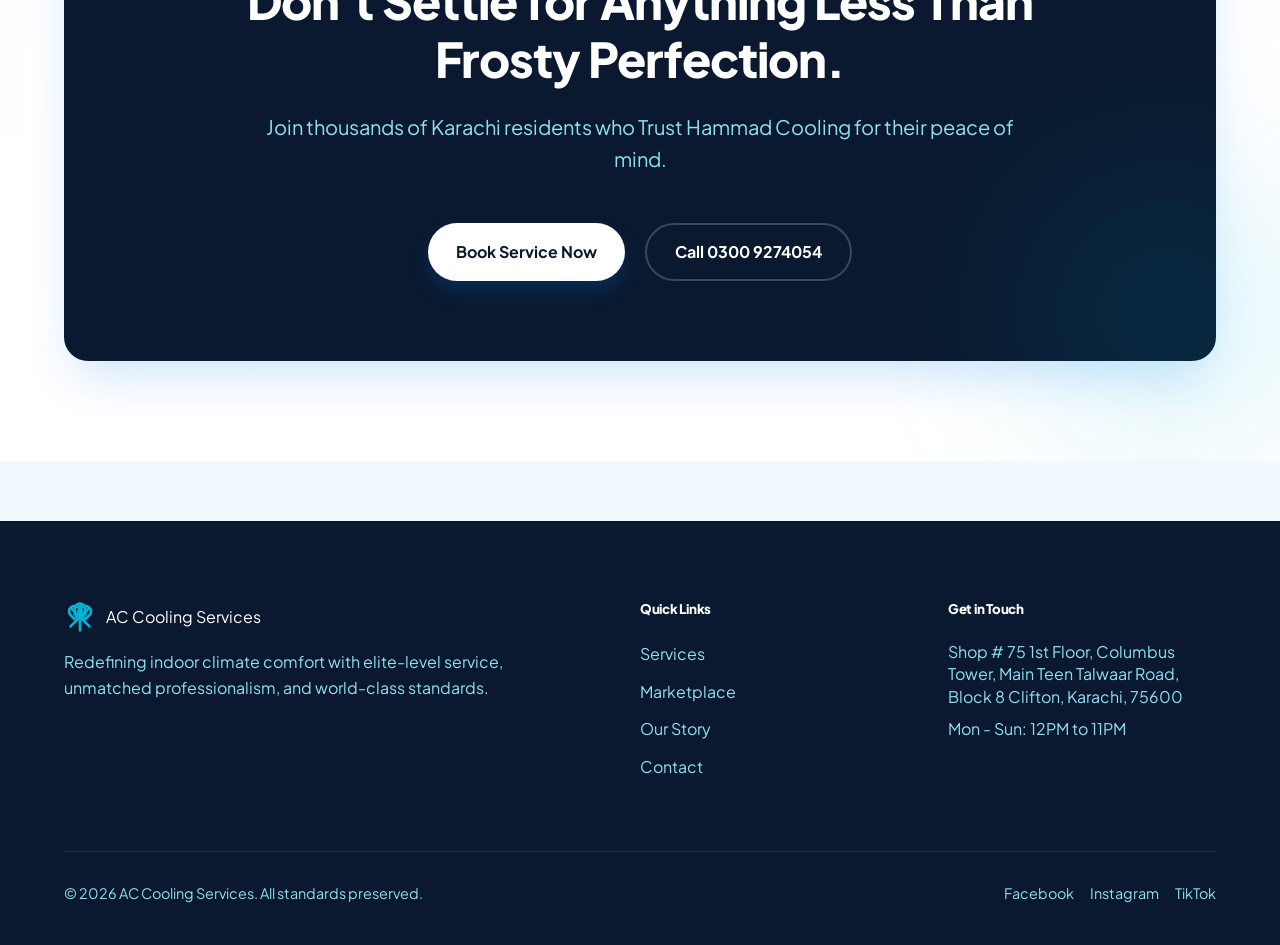
==== commit a2a3a7f5: "feat: add facebook icon to floating actions and updated style" ====
--- a/index.html
+++ b/index.html
@@ -363,6 +363,9 @@
   </footer>
 
   <div class="floating-actions">
+    <a href="https://www.facebook.com/share/1Aeb3Q3tuL/" target="_blank" class="float-btn float-facebook" title="Follow Us on Facebook">
+      <svg viewBox="0 0 24 24" fill="currentColor"><path d="M24 12.073c0-6.627-5.373-12-12-12s-12 5.373-12 12c0 5.99 4.388 10.954 10.125 11.854v-8.385H7.078v-3.469h3.047V9.43c0-3.007 1.791-4.667 4.53-4.667 1.312 0 2.686.235 2.686.235v2.953H15.83c-1.491 0-1.956.925-1.956 1.874v2.25h3.328l-.532 3.469h-2.796v8.385C19.612 23.027 24 18.062 24 12.073z"/></svg>
+    </a>
     <a href="https://www.tiktok.com/@hammadsolangi60?_r=1&_t=ZS-94f8DI1vHMe" target="_blank" class="float-btn float-whatsapp" title="Follow Us on TikTok">
       <svg viewBox="0 0 24 24" fill="currentColor"><path d="M12.53.02C13.84 0 15.14.01 16.44 0c.08 1.53.63 3.09 1.75 4.17 1.12 1.11 2.7 1.62 4.24 1.79v4.03c-1.44-.06-2.89-.35-4.2-.97-.57-.26-1.1-.59-1.62-.93-.01 2.92.01 5.84-.02 8.75-.08 1.4-.54 2.79-1.35 3.94-1.31 1.92-3.58 3.17-5.91 3.21-1.43.08-2.86-.31-4.08-1.03-2.02-1.19-3.44-3.37-3.65-5.71-.24-2.62.77-5.3 2.79-7.01 1.39-1.19 3.22-1.85 5.05-1.88.27 0 .53.02.79.05v4.02c-.32-.04-.66-.08-1-.06-.98.05-1.97.43-2.72 1.09-.94.82-1.24 2.14-1.24 3.32.07 1.18.59 2.37 1.54 3.1.91.73 2.12.98 3.28.8 1.14-.11 2.19-.71 2.87-1.61.57-.76.81-1.69.81-2.62.01-6.14-.01-12.28 0-18.42.06.01.11.02.17.03z"/></svg>
     </a>
--- a/style.css
+++ b/style.css
@@ -562,6 +562,7 @@
 }
 .float-btn:hover { transform: scale(1.1) translateY(-5px); }
 .float-whatsapp { background: #000000; color: white; border: 1px solid rgba(255,255,255,0.2); }
+.float-facebook { background: #1877F2; color: white; }
 .float-call { background: var(--blue-primary); color: white; }
 .float-btn svg { width: 28px; height: 28px; }
 
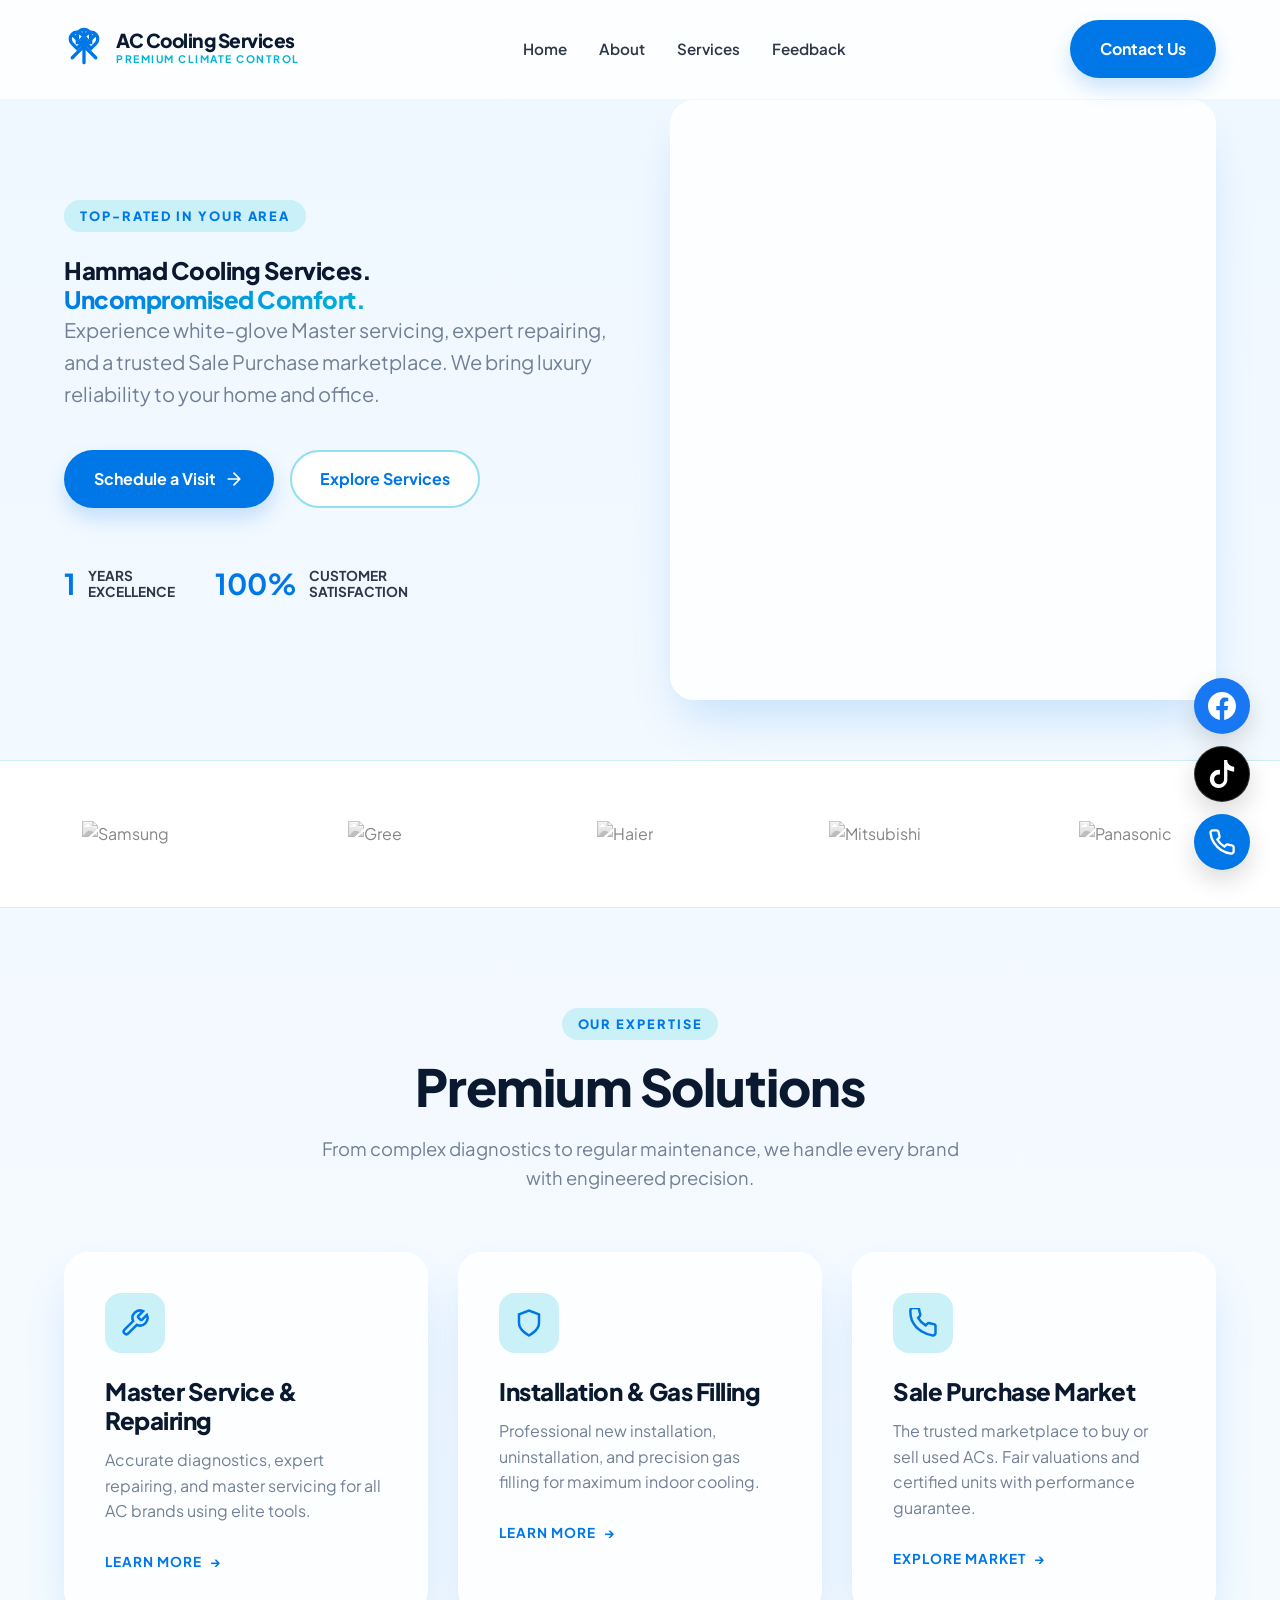
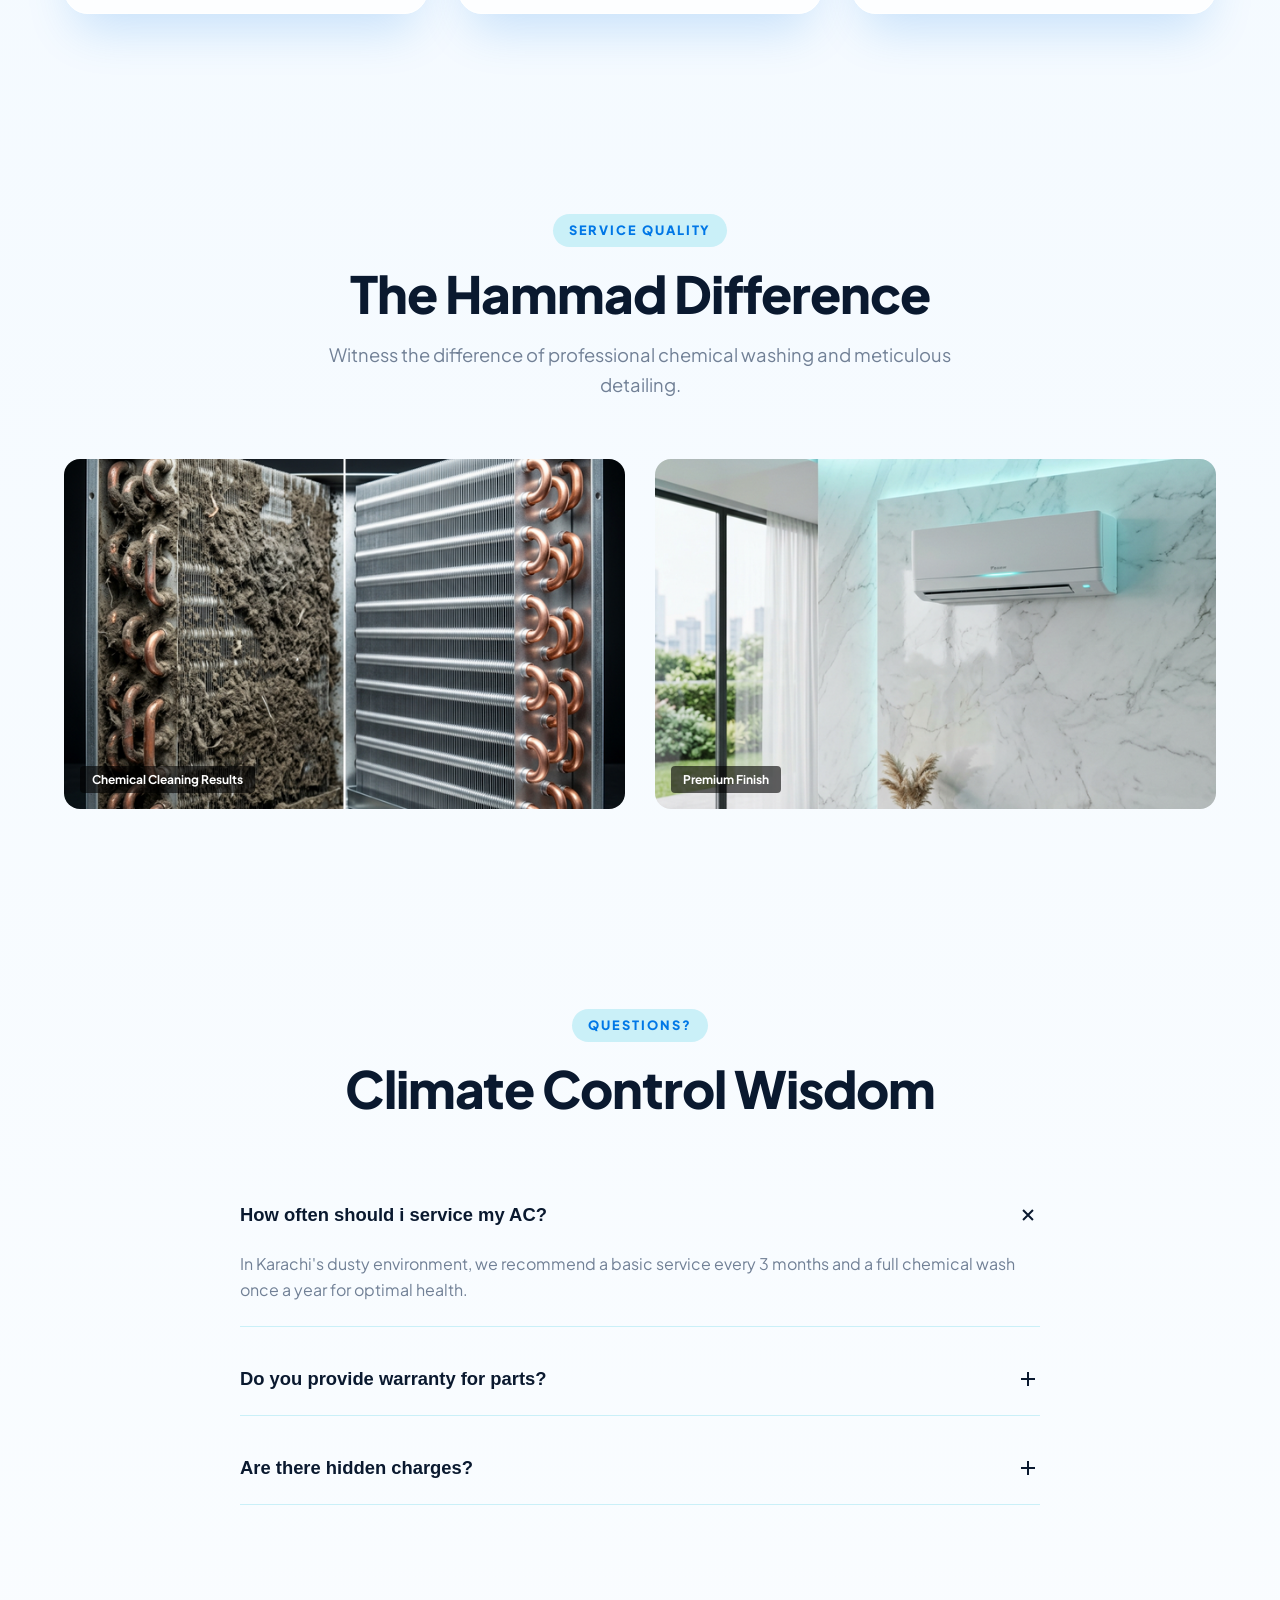
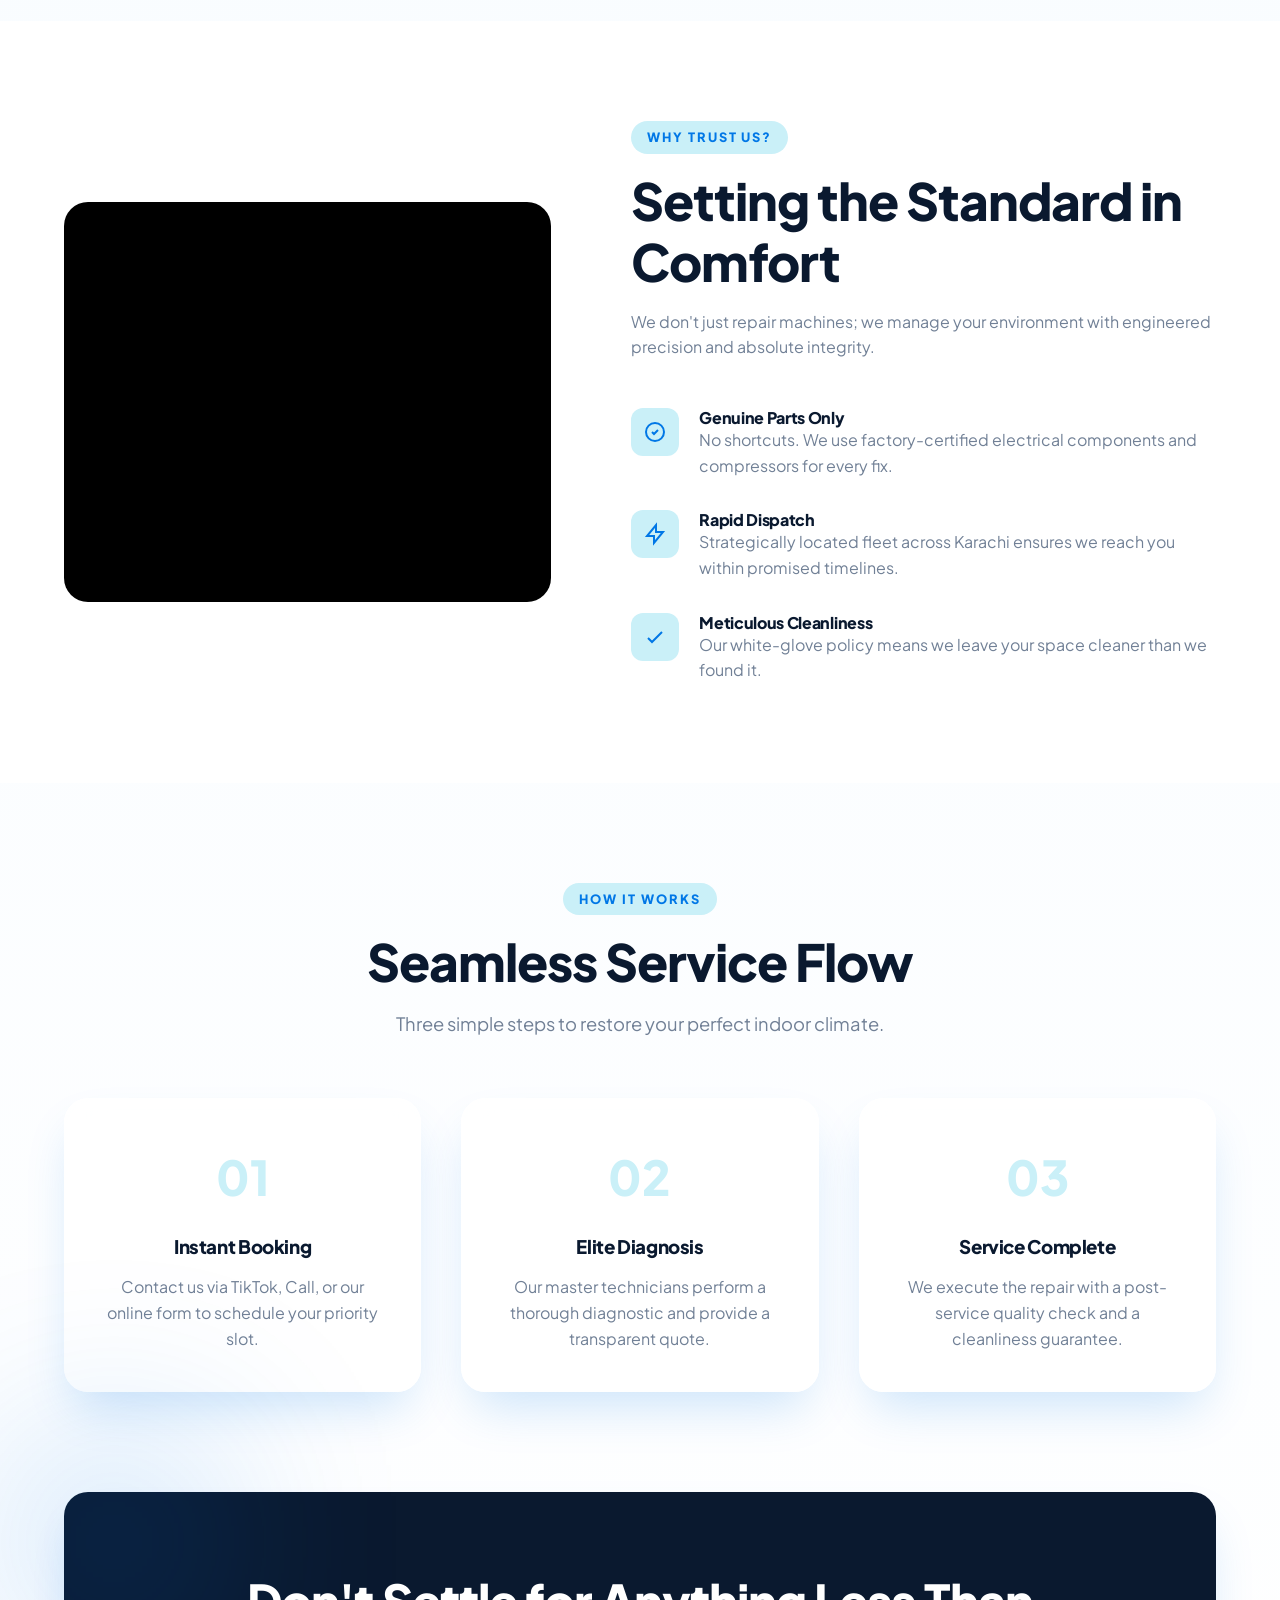
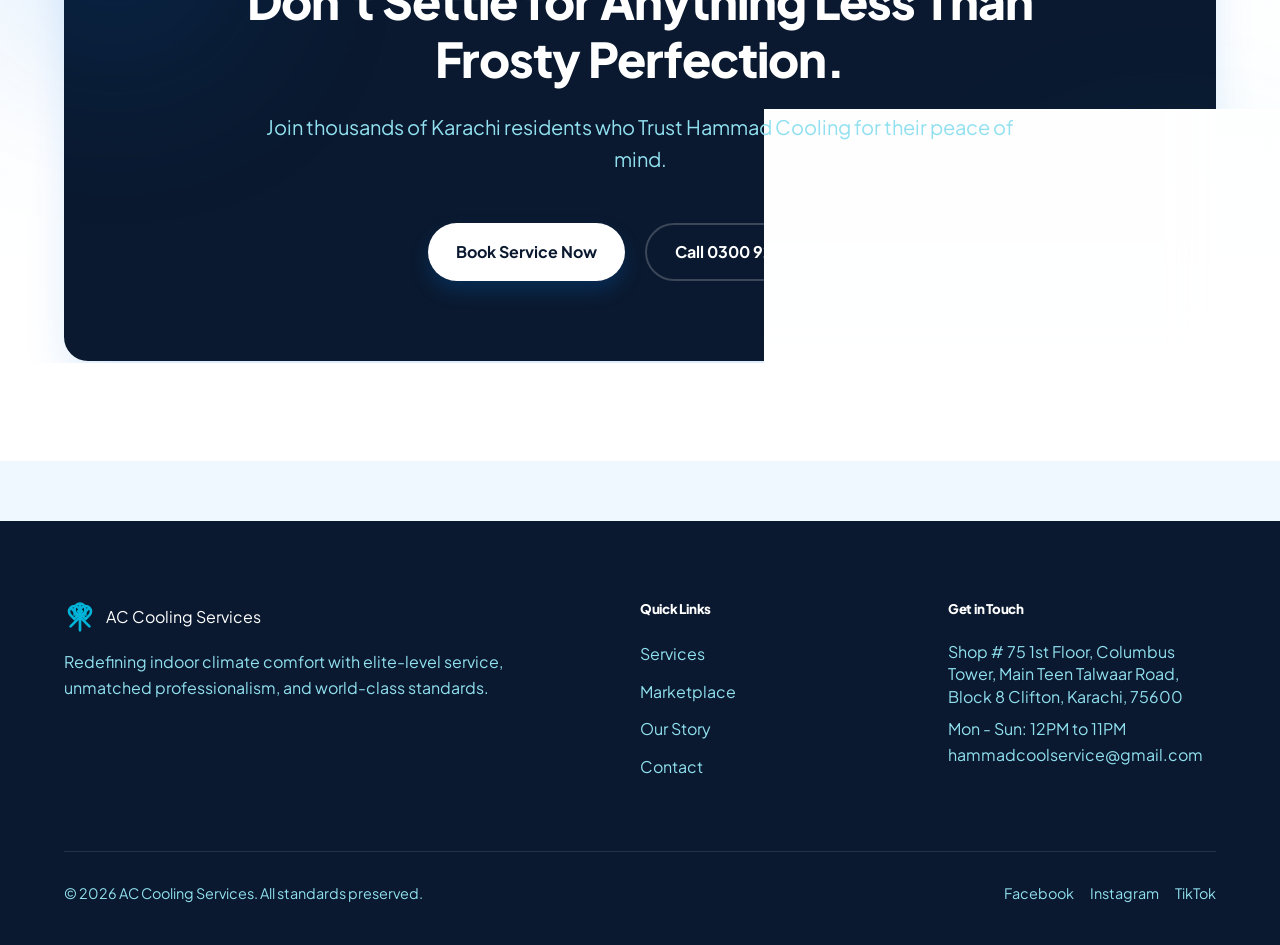
==== commit f943faac: "email change" ====
--- a/index.html
+++ b/index.html
@@ -348,7 +348,8 @@
         <div class="footer-contact">
           <h5>Get in Touch</h5>
           <p class="font-sm mb-2" style="color: var(--ice-mid); line-height: 1.4;">Shop # 75 1st Floor, Columbus Tower, Main Teen Talwaar Road,<br>Block 8 Clifton, Karachi, 75600</p>
-          <p class="font-sm" style="color: var(--ice-mid);">Mon - Sun: 12PM to 11PM</p>
+          <p class="font-sm mb-1" style="color: var(--ice-mid);">Mon - Sun: 12PM to 11PM</p>
+          <a href="mailto:hammadcoolservice@gmail.com" class="font-sm text-ice-mid d-block" style="color: var(--ice-mid); text-decoration: none;">hammadcoolservice@gmail.com</a>
         </div>
       </div>
       <div class="footer-bottom">
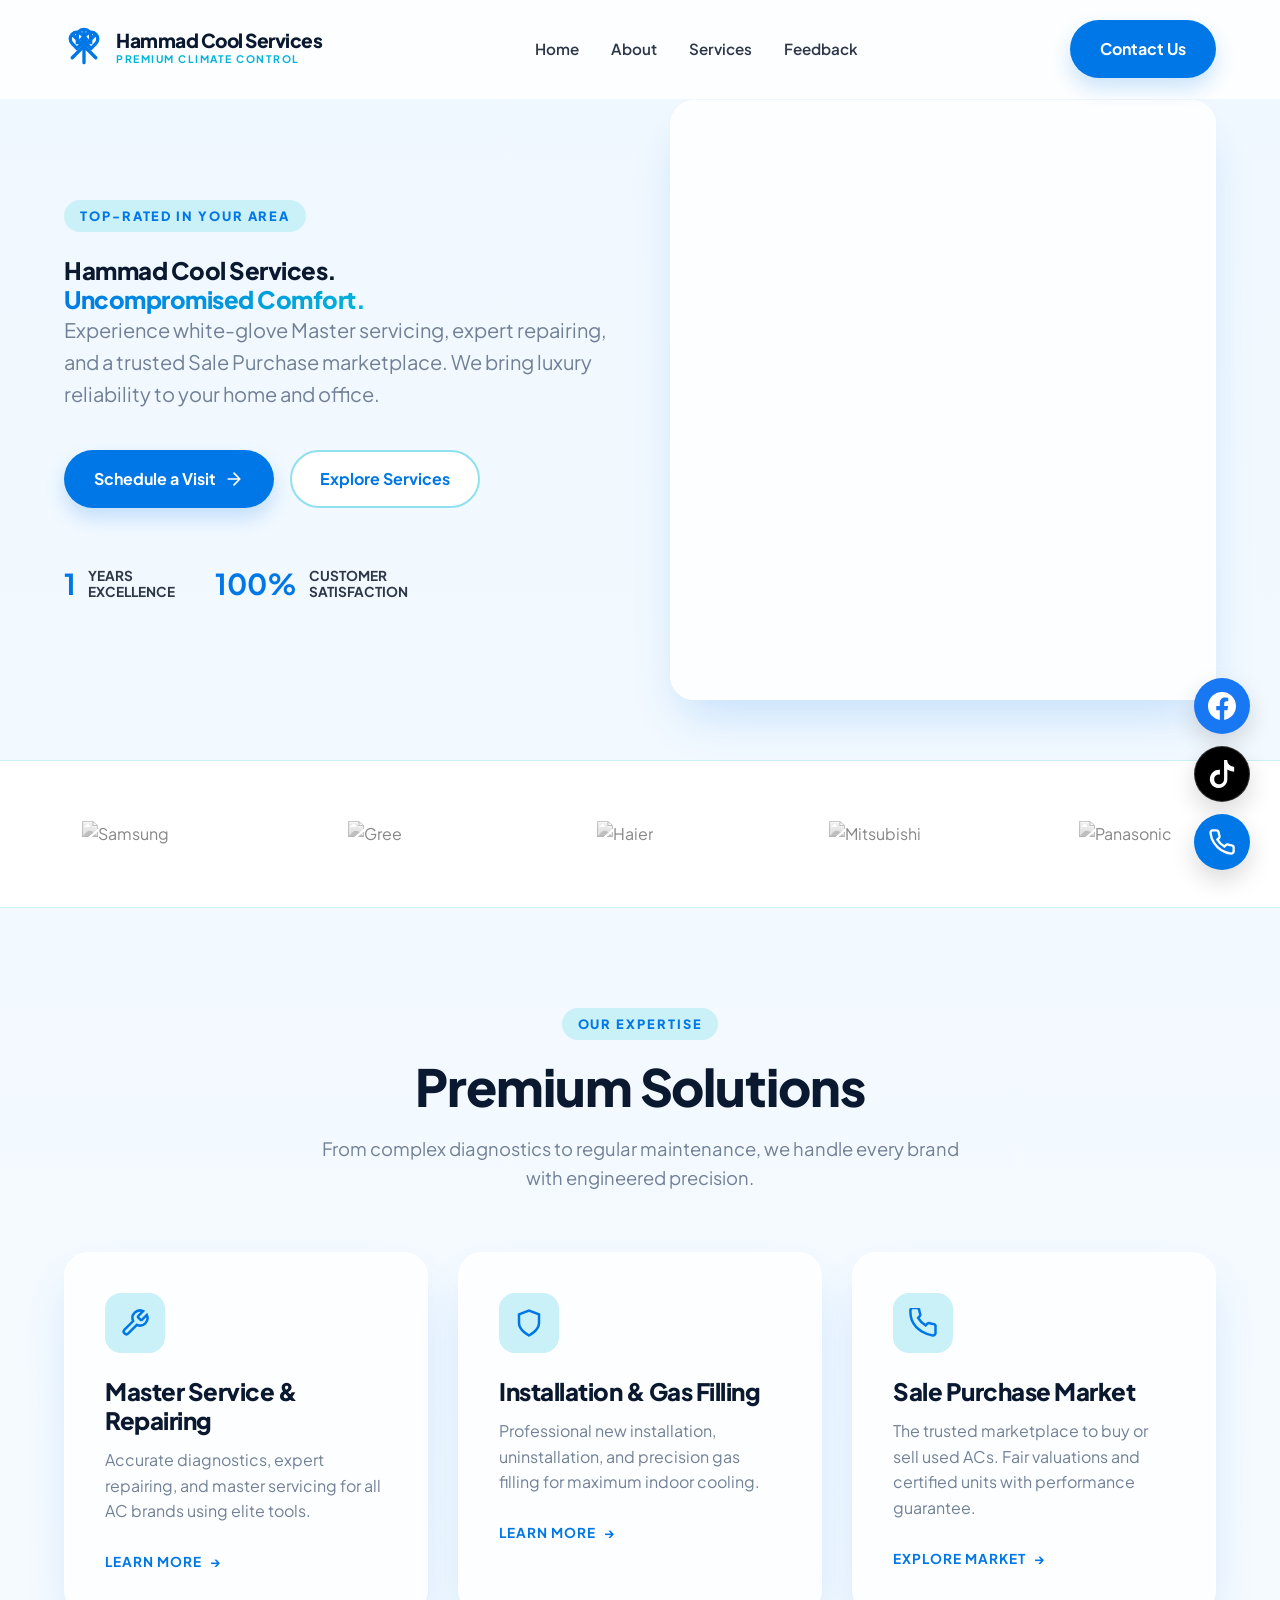
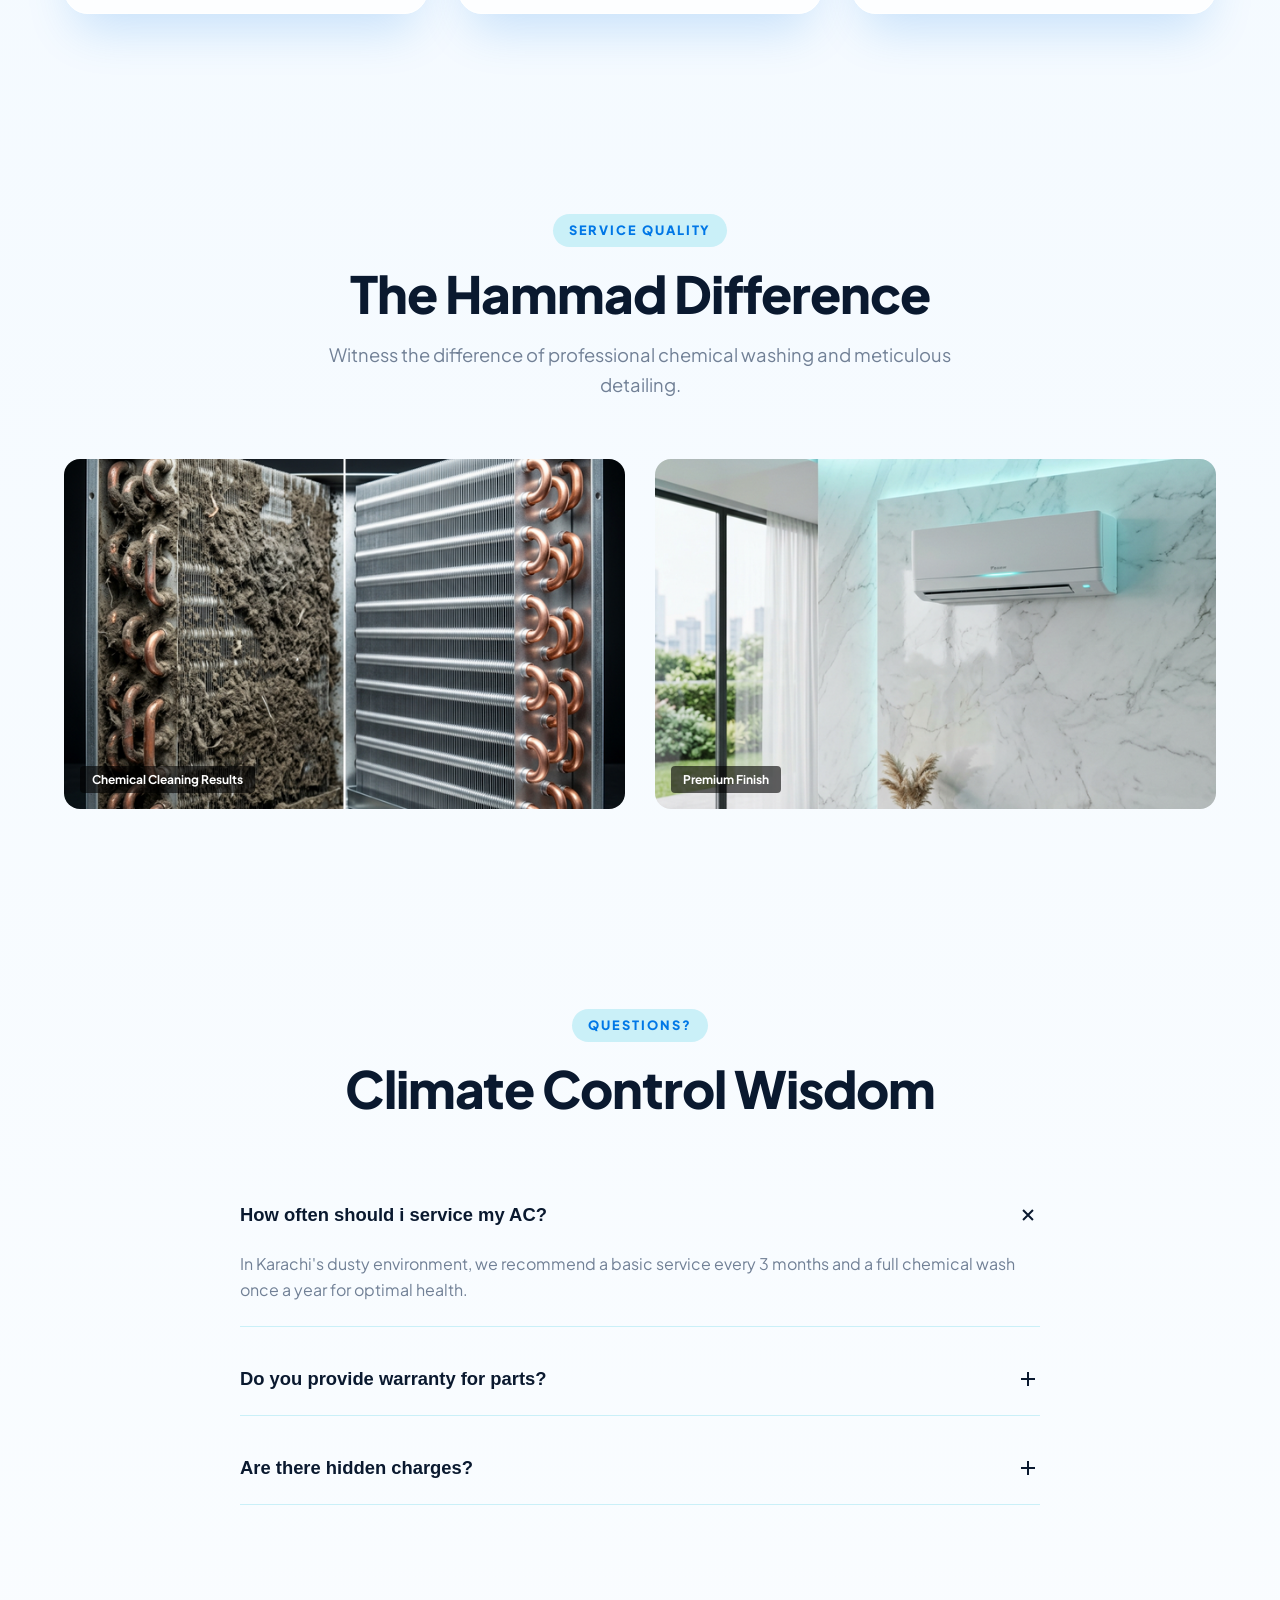
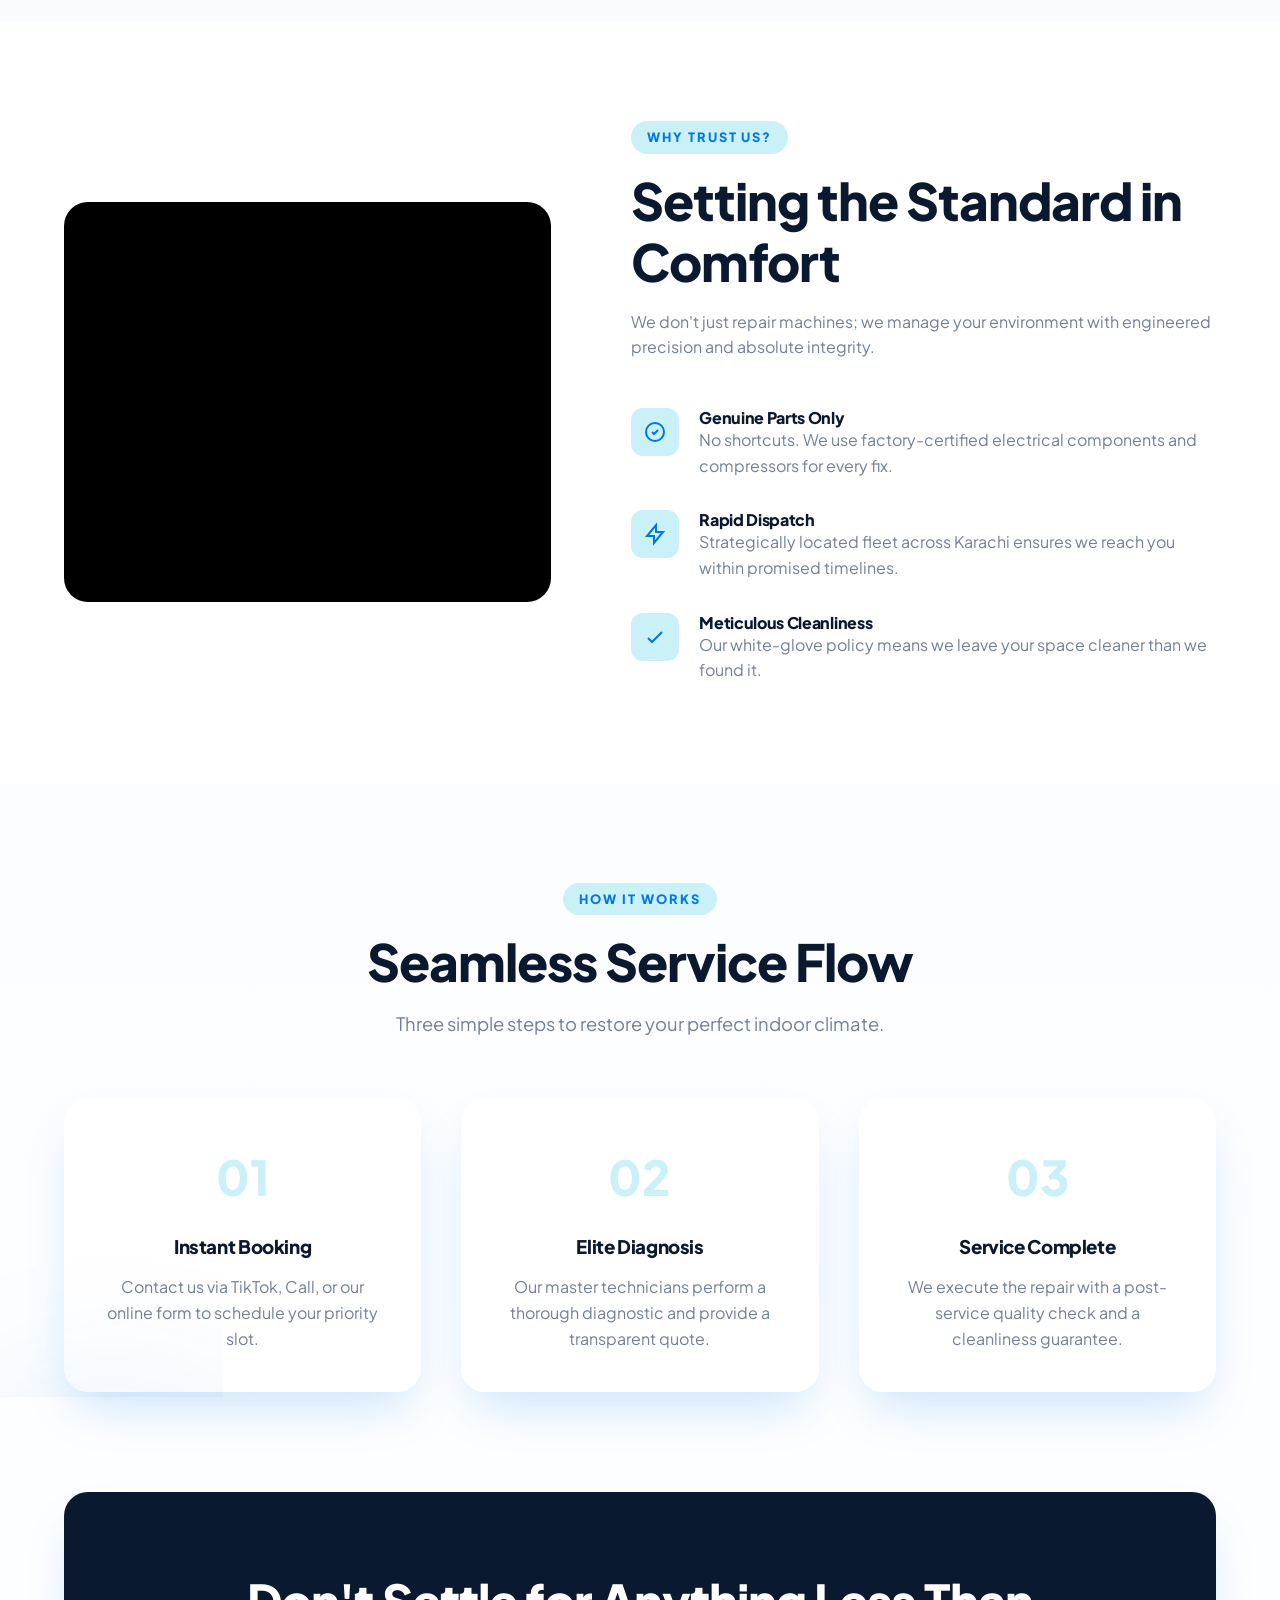
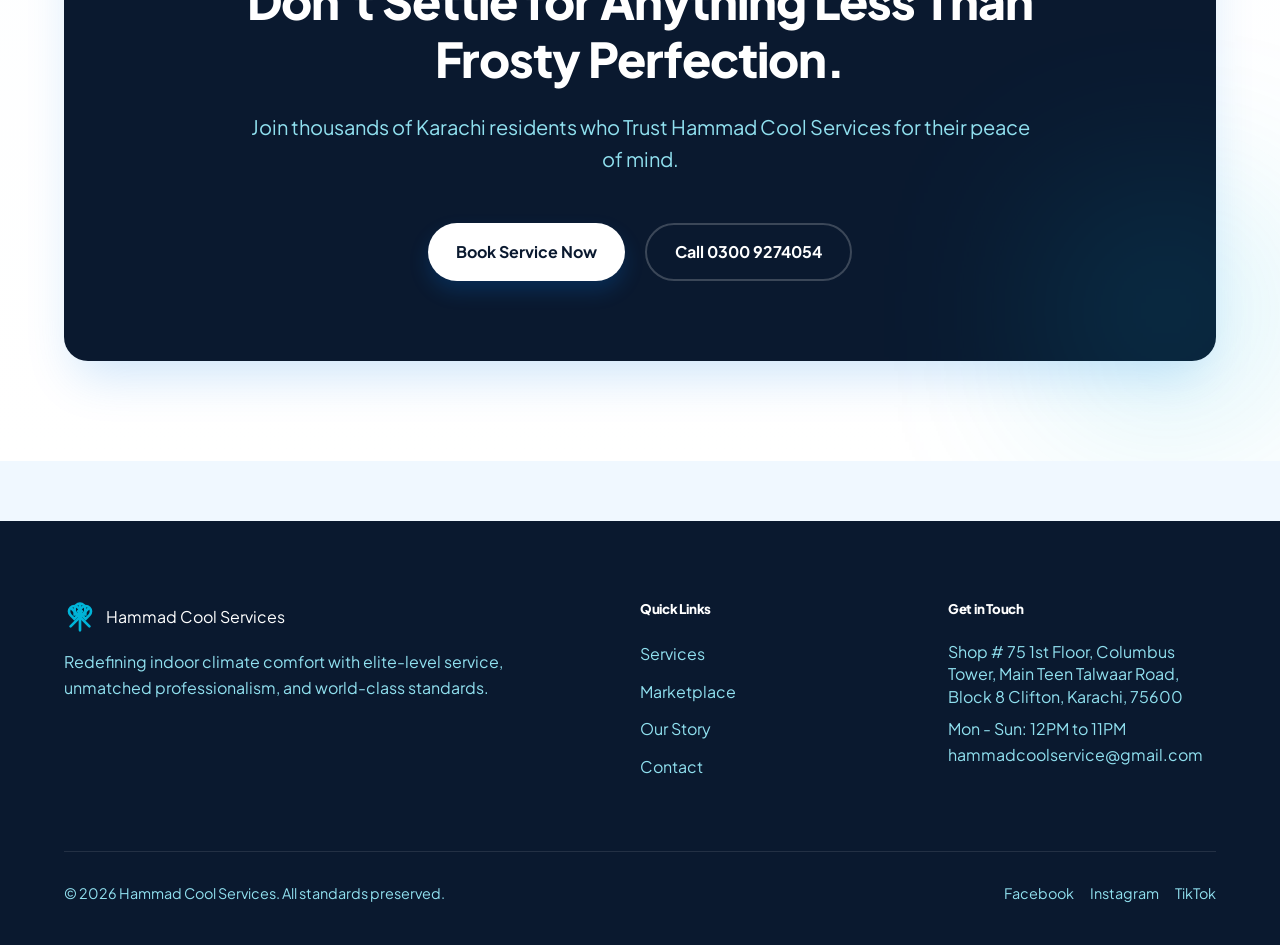
==== commit 36aaafe0: "cooling to cool" ====
--- a/index.html
+++ b/index.html
@@ -3,7 +3,7 @@
 <head>
   <meta charset="UTF-8">
   <meta name="viewport" content="width=device-width, initial-scale=1.0">
-  <title>Home | AC Cooling Services</title>
+  <title>Home | Hammad Cool Services</title>
   <link rel="preconnect" href="https://fonts.googleapis.com">
   <link rel="preconnect" href="https://fonts.gstatic.com" crossorigin>
   <link href="https://fonts.googleapis.com/css2?family=Plus+Jakarta+Sans:wght@300;400;500;600;700;800&display=swap" rel="stylesheet">
@@ -23,7 +23,7 @@
           </svg>
         </div>
         <div class="brand-text">
-          <span class="brand-name">AC Cooling Services</span>
+          <span class="brand-name">Hammad Cool Services</span>
           <span class="brand-sub">Premium Climate Control</span>
         </div>
       </a>
@@ -50,7 +50,7 @@
         <div class="hero-content reveal-fade">
           <div class="section-label" style="margin-bottom: 24px;">TOP-RATED IN YOUR AREA</div>
           <h1 class="hero-title text-navy">
-            Hammad Cooling Services.<br>
+            Hammad Cool Services.<br>
             <span class="text-gradient">Uncompromised Comfort.</span>
           </h1>
           <p class="hero-subtitle">
@@ -307,7 +307,7 @@
         <div class="frost-panel" style="background: var(--navy); padding: 80px 40px; text-align: center; border: none; overflow: visible;">
           <div style="max-width: 800px; margin: 0 auto; position: relative; z-index: 10;">
             <h2 class="text-white" style="font-size: 3rem; margin-bottom: 24px;">Don't Settle for Anything Less Than Frosty Perfection.</h2>
-            <p style="color: var(--ice-mid); font-size: 1.25rem; margin-bottom: 48px;">Join thousands of Karachi residents who Trust Hammad Cooling for their peace of mind.</p>
+            <p style="color: var(--ice-mid); font-size: 1.25rem; margin-bottom: 48px;">Join thousands of Karachi residents who Trust Hammad Cool Services for their peace of mind.</p>
             <div style="display: flex; gap: 20px; justify-content: center;">
               <a href="contact.html" class="btn-primary" style="background: var(--white); color: var(--navy) !important; border: none;">Book Service Now</a>
               <a href="tel:03009274054" class="btn-outline" style="border-color: rgba(255,255,255,0.2); background: transparent; color: white;">Call 0300 9274054</a>
@@ -332,7 +332,7 @@
               <path d="M19.07 4.93l-14.14 14.14M19.07 4.93a4 4 0 0 1 0 5.66l-2.83 2.83l-5.66-5.66l2.83-2.83a4 4 0 0 1 5.66 0z" stroke="currentColor" stroke-width="2" stroke-linecap="round" />
               <path d="M4.93 4.93l14.14 14.14M4.93 4.93a4 4 0 0 0 0 5.66l2.83 2.83l5.66-5.66l-2.83-2.83a4 4 0 0 0-5.66 0z" stroke="currentColor" stroke-width="2" stroke-linecap="round" />
             </svg>
-            <span class="h4 ml-2 d-inline-block align-middle text-white" style="margin-left: 10px;">AC Cooling Services</span>
+            <span class="h4 ml-2 d-inline-block align-middle text-white" style="margin-left: 10px;">Hammad Cool Services</span>
           </div>
           <p class="font-sm" style="color: var(--ice-mid); padding-right: 20px;">Redefining indoor climate comfort with elite-level service, unmatched professionalism, and world-class standards.</p>
         </div>
@@ -353,7 +353,7 @@
         </div>
       </div>
       <div class="footer-bottom">
-        <p>&copy; 2026 AC Cooling Services. All standards preserved.</p>
+        <p>&copy; 2026 Hammad Cool Services. All standards preserved.</p>
         <div class="social-links" style="display: flex; gap: 16px;">
           <a href="https://www.facebook.com/share/1Aeb3Q3tuL/" target="_blank">Facebook</a>
           <a href="#">Instagram</a>
--- a/style.css
+++ b/style.css
@@ -1,5 +1,5 @@
 /* ============================================================
-   AC COOLING SERVICES - FROSTY PREMIUM THEME
+   HAMMAD COOL SERVICES - FROSTY PREMIUM THEME
    ============================================================ */
 
 /* ── BASE & VARIABLES ─────────────────────────────────────── */
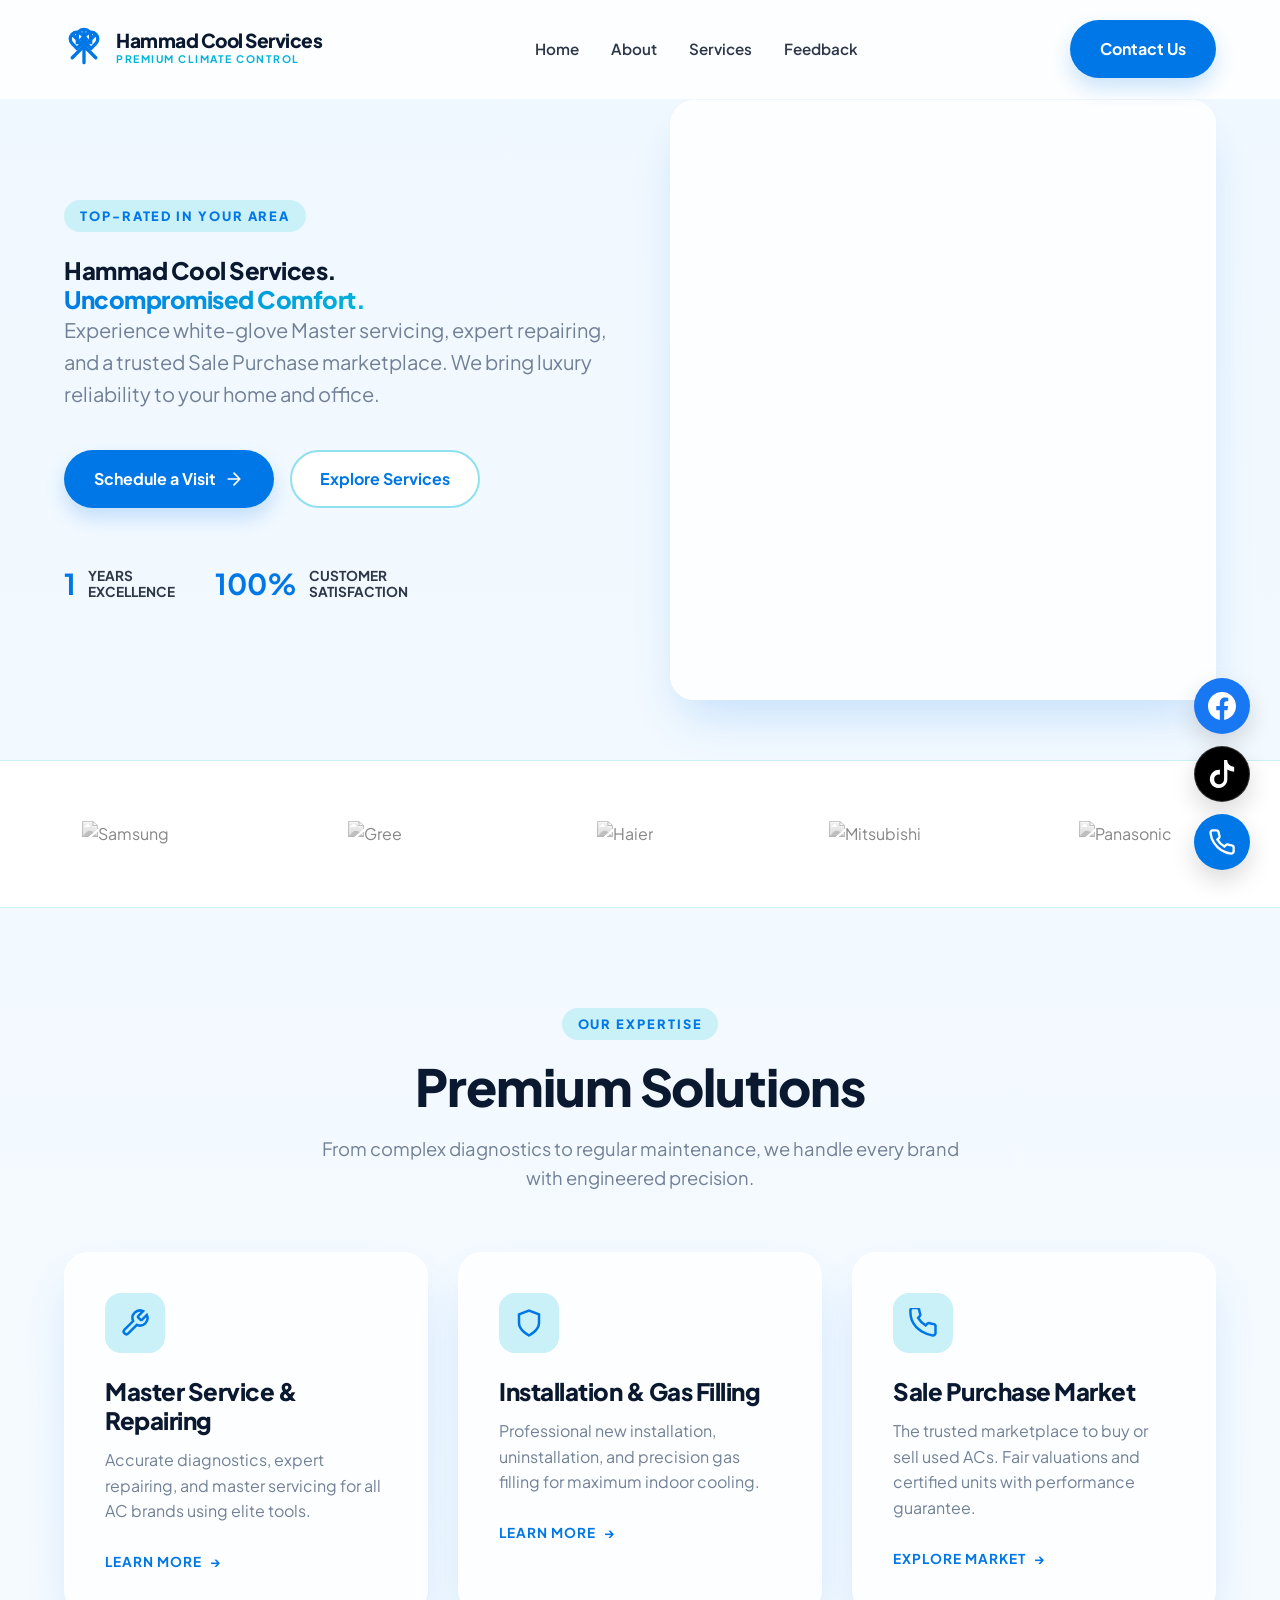
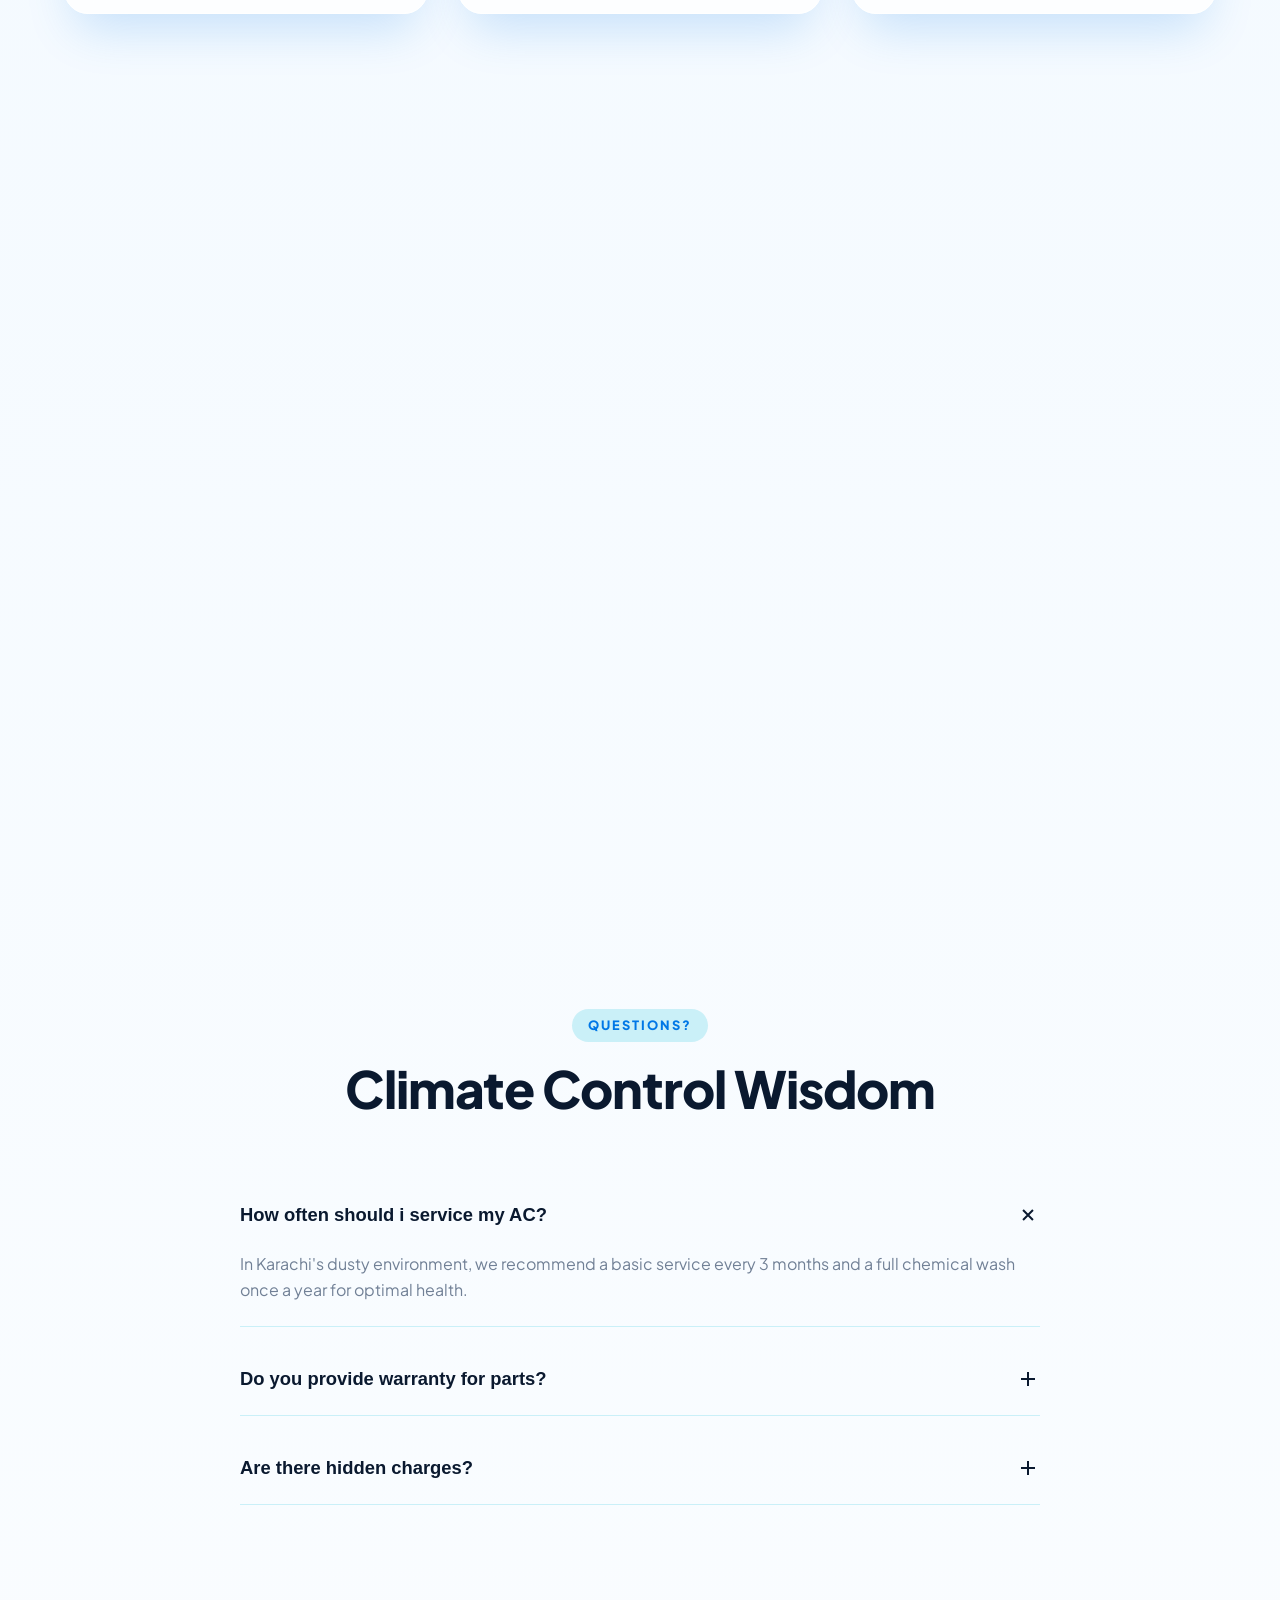
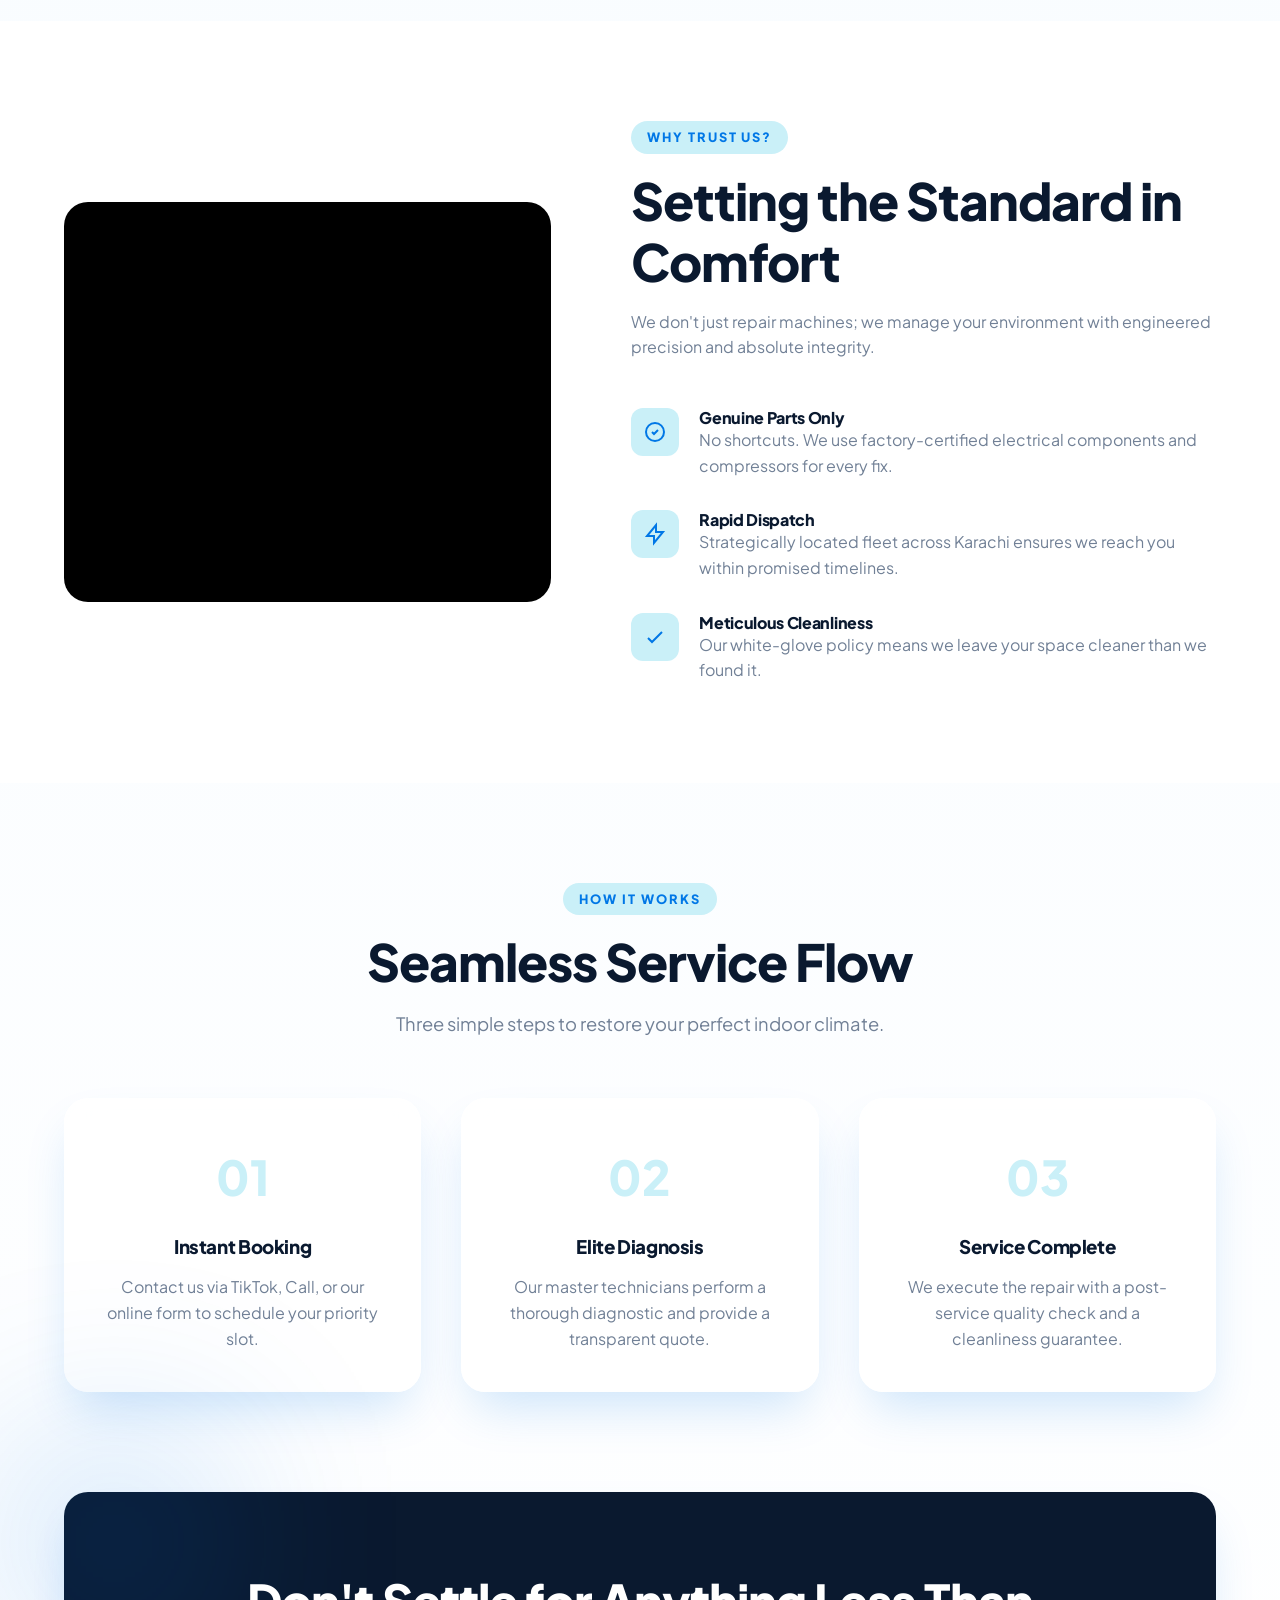
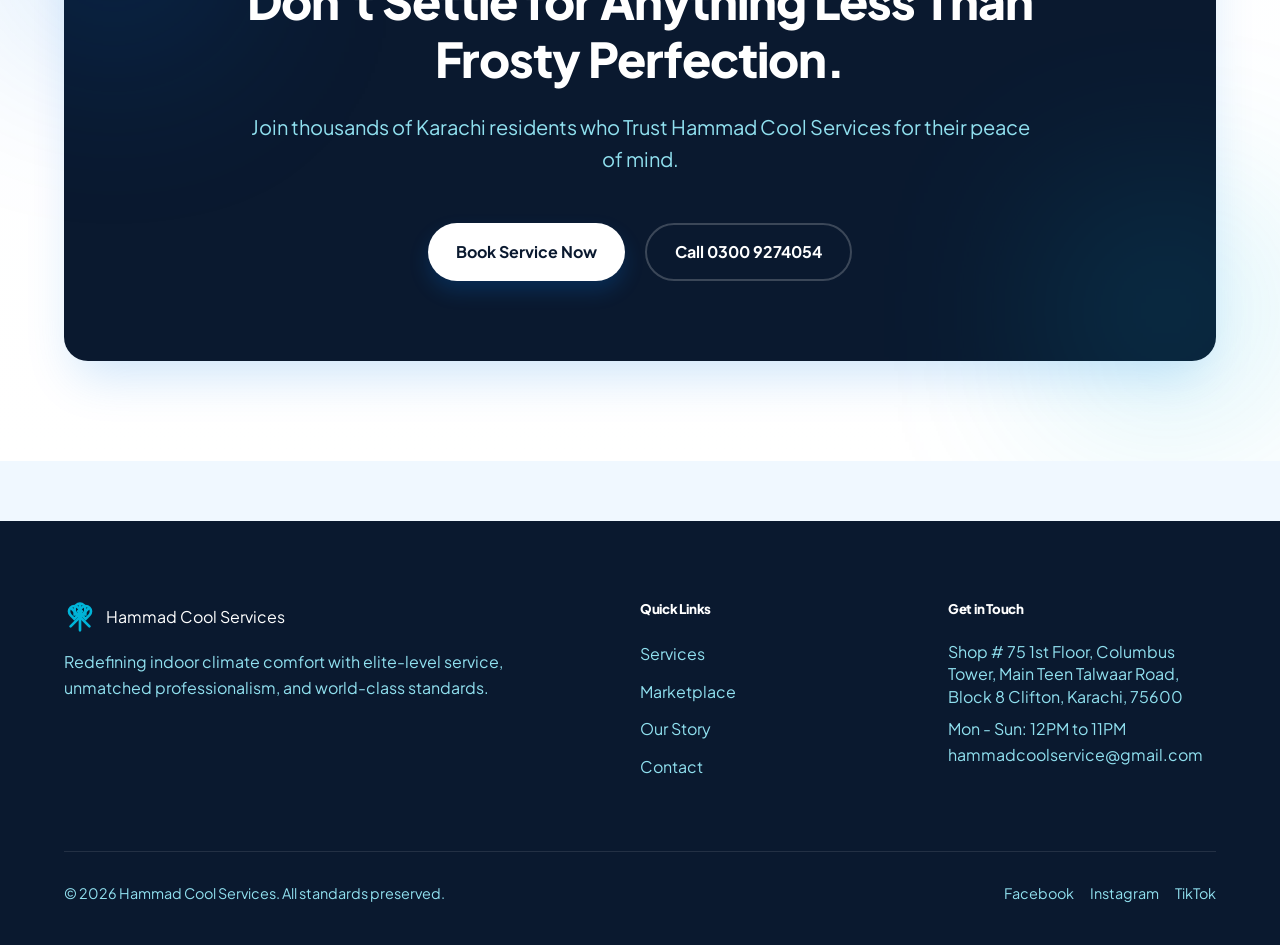
==== commit 1c2af739: "indexing" ====
--- a/index.html
+++ b/index.html
@@ -8,6 +8,7 @@
   <link rel="preconnect" href="https://fonts.gstatic.com" crossorigin>
   <link href="https://fonts.googleapis.com/css2?family=Plus+Jakarta+Sans:wght@300;400;500;600;700;800&display=swap" rel="stylesheet">
   <link rel="stylesheet" href="style.css">
+  <meta name="google-site-verification" content="wdQUZJmwuh5Zd1hy0dKFkwbsqCyy5RB5bgJ52eHZoaU" />
 </head>
 <body class="bg-ice">
 
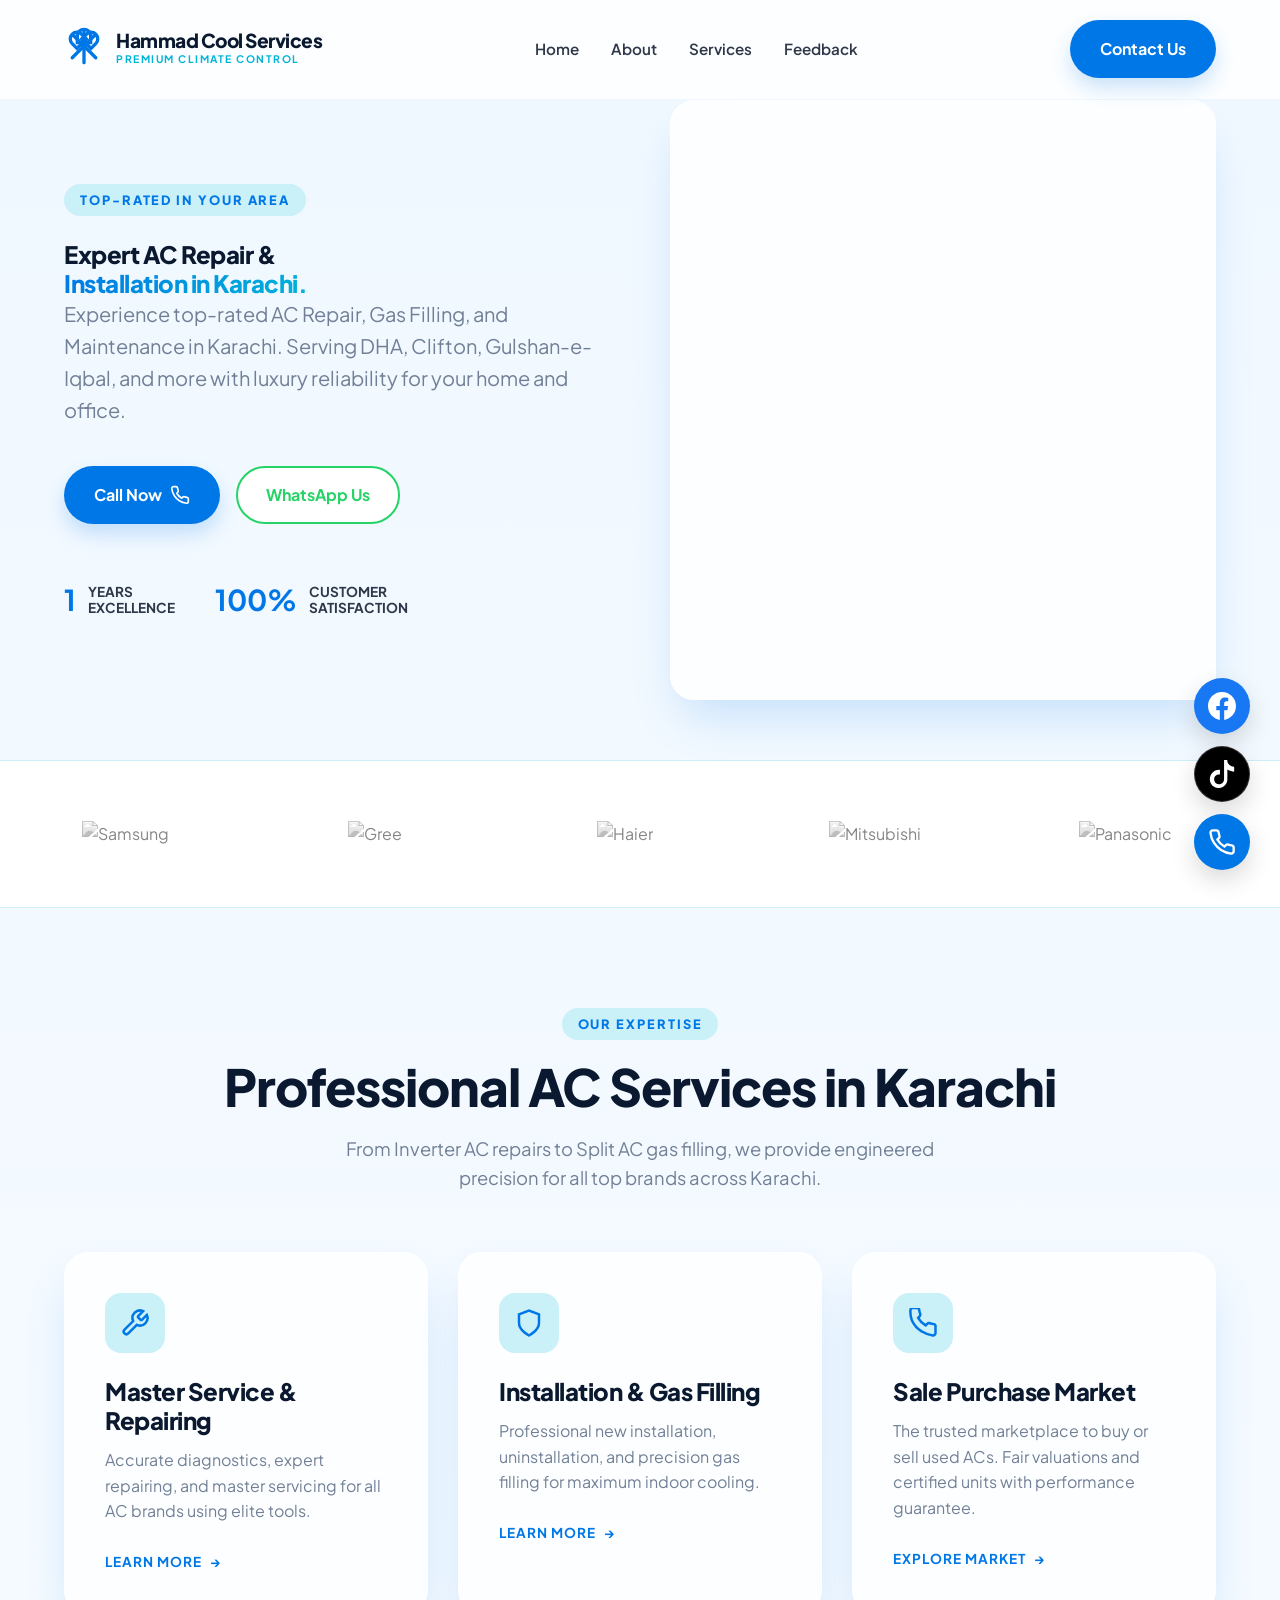
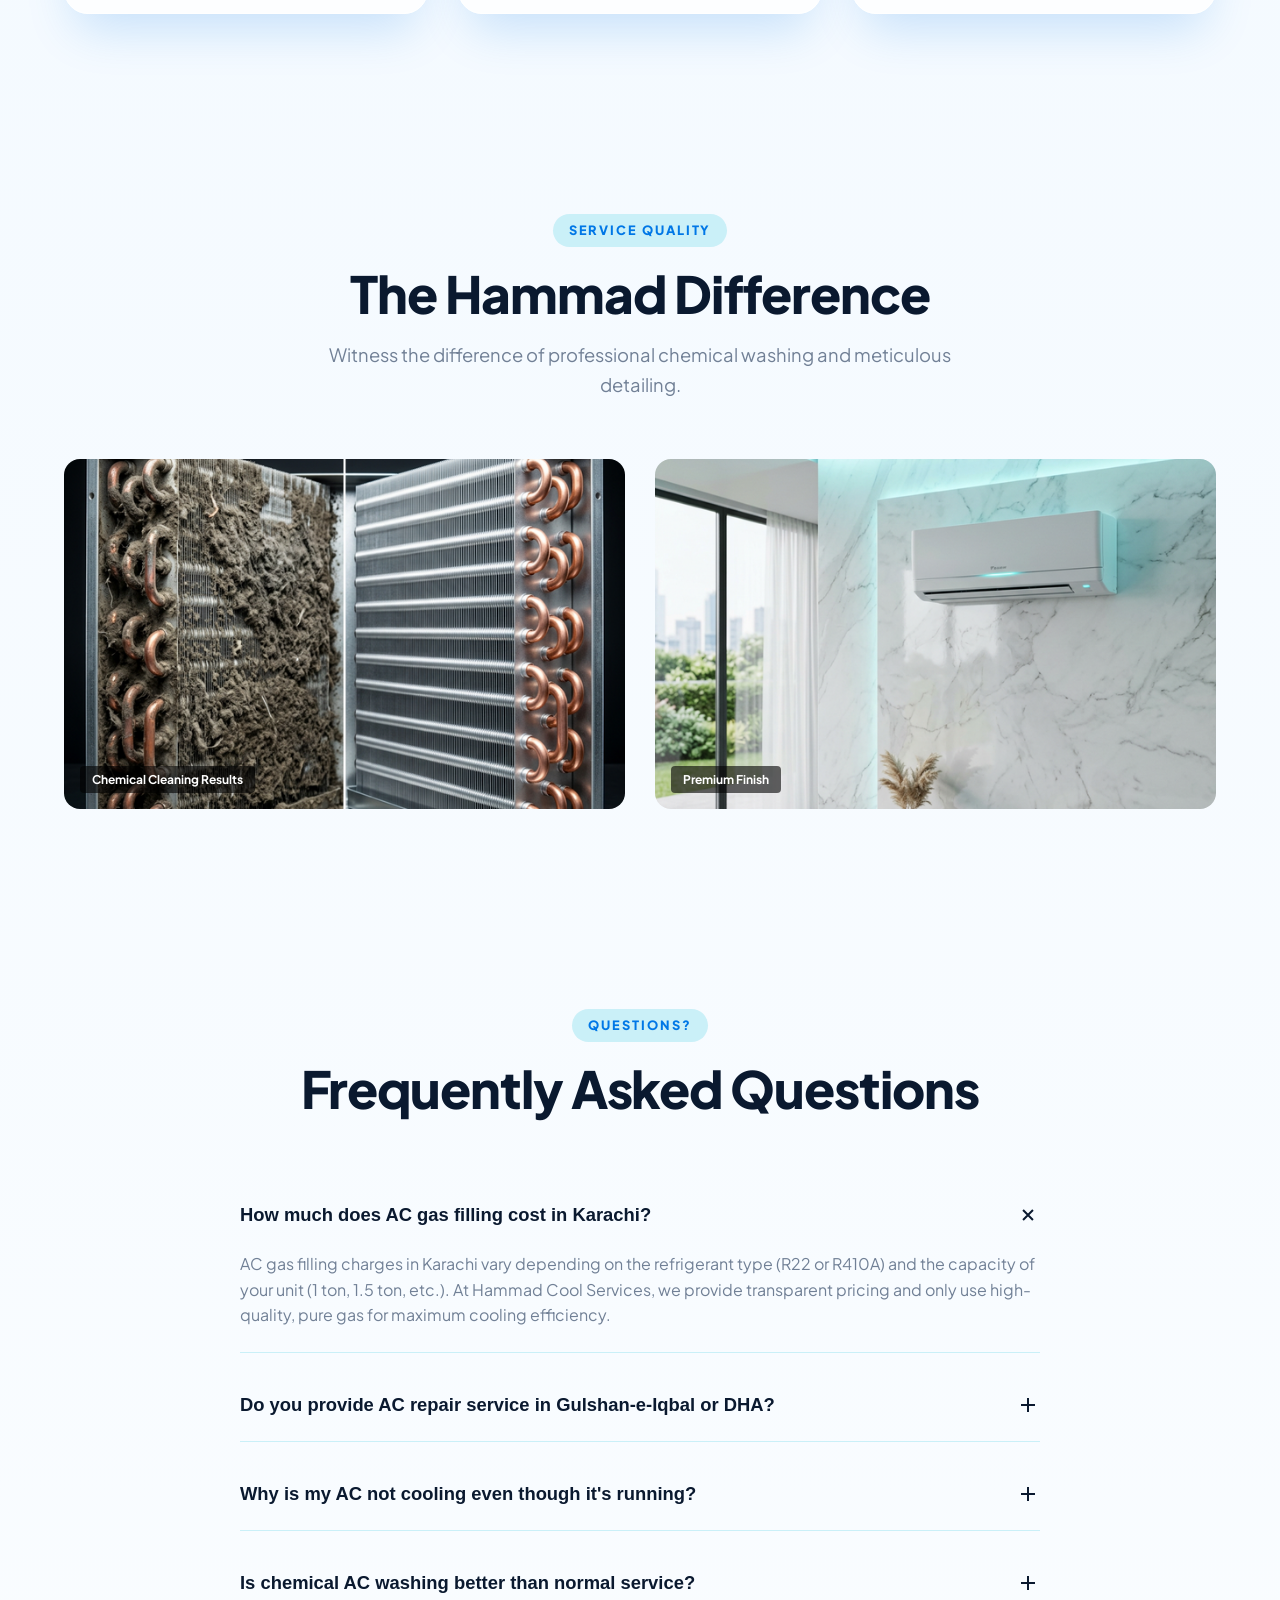
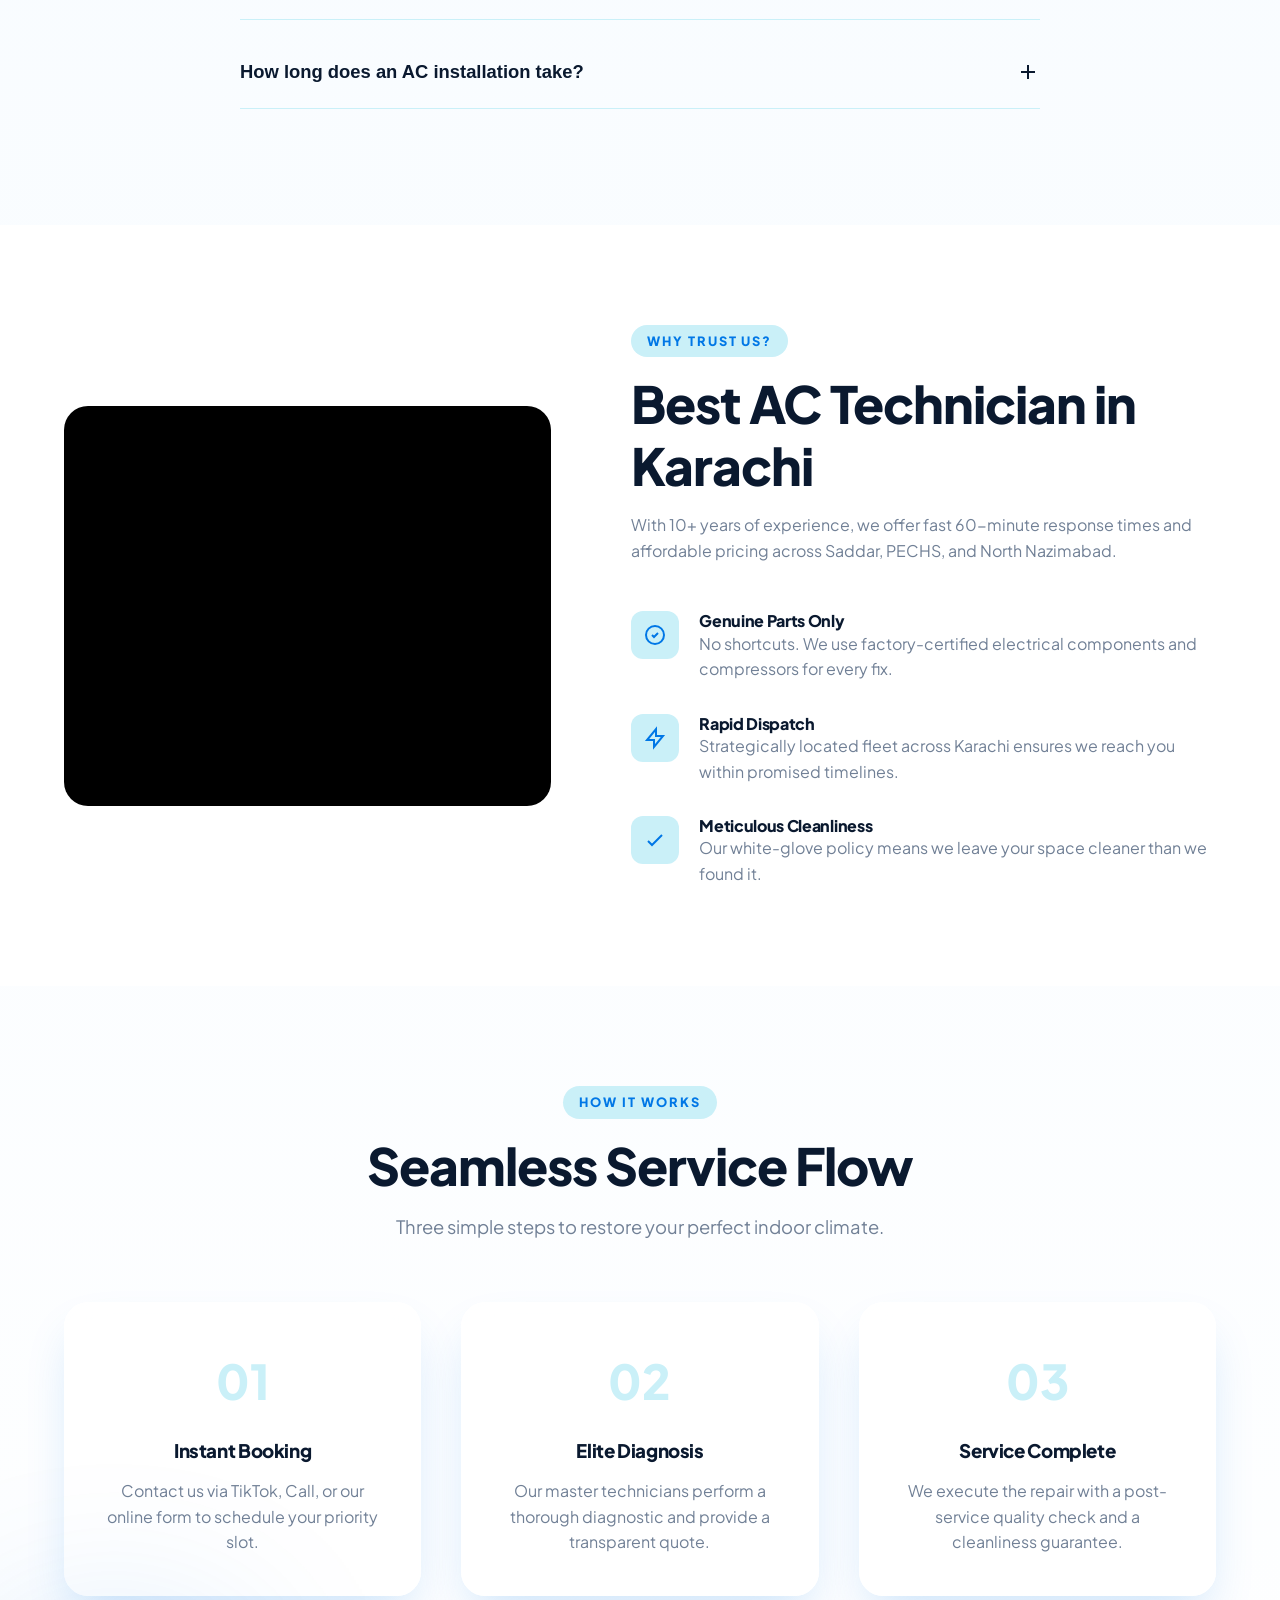
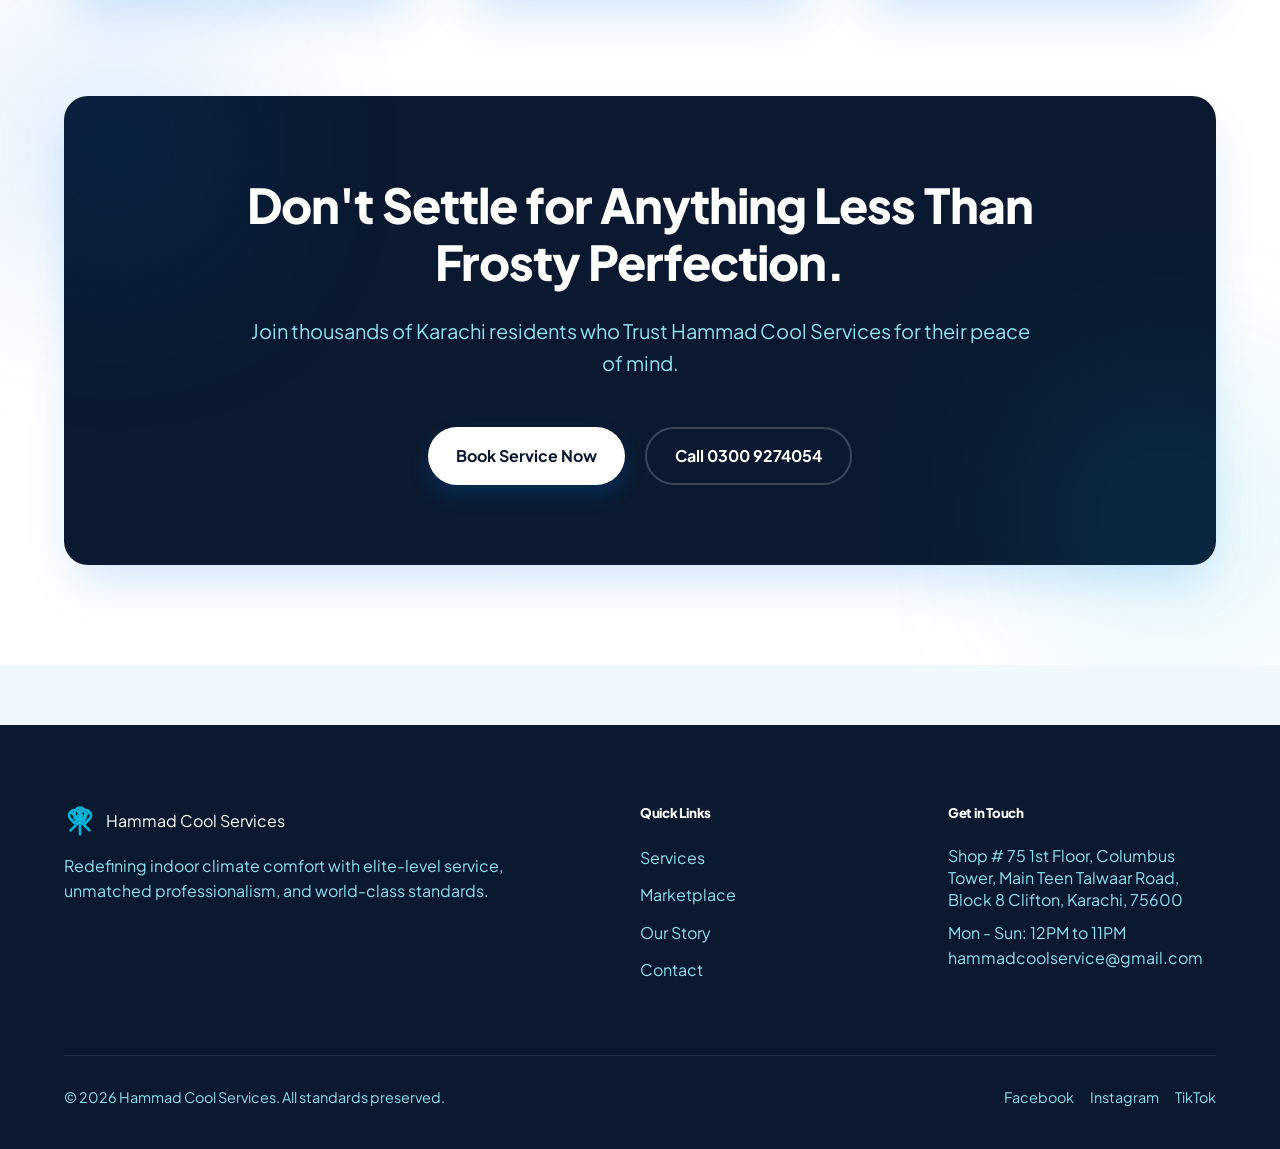
==== commit 227c5ee4: "seo changes" ====
--- a/index.html
+++ b/index.html
@@ -3,7 +3,8 @@
 <head>
   <meta charset="UTF-8">
   <meta name="viewport" content="width=device-width, initial-scale=1.0">
-  <title>Home | Hammad Cool Services</title>
+  <title>Best AC Repair Karachi | Hammad Cool Services</title>
+  <meta name="description" content="Expert AC Repair, Installation, and Gas Filling in Karachi. Serving DHA, Clifton, Gulshan & more. Fast, affordable & 100% satisfaction guaranteed!">
   <link rel="preconnect" href="https://fonts.googleapis.com">
   <link rel="preconnect" href="https://fonts.gstatic.com" crossorigin>
   <link href="https://fonts.googleapis.com/css2?family=Plus+Jakarta+Sans:wght@300;400;500;600;700;800&display=swap" rel="stylesheet">
@@ -51,21 +52,21 @@
         <div class="hero-content reveal-fade">
           <div class="section-label" style="margin-bottom: 24px;">TOP-RATED IN YOUR AREA</div>
           <h1 class="hero-title text-navy">
-            Hammad Cool Services.<br>
-            <span class="text-gradient">Uncompromised Comfort.</span>
+            Expert AC Repair &<br>
+            <span class="text-gradient">Installation in Karachi.</span>
           </h1>
           <p class="hero-subtitle">
-            Experience white-glove Master servicing, expert repairing, and a trusted Sale Purchase marketplace. We bring luxury reliability to your home and office.
+            Experience top-rated AC Repair, Gas Filling, and Maintenance in Karachi. Serving DHA, Clifton, Gulshan-e-Iqbal, and more with luxury reliability for your home and office.
           </p>
           <div class="hero-buttons" style="display: flex; gap: 16px; margin-bottom: 60px;">
-            <a href="contact.html" class="btn-primary">
-              Schedule a Visit
+            <a href="tel:03009274054" class="btn-primary">
+              Call Now
               <svg viewBox="0 0 24 24" width="20" height="20" fill="none">
-                <path d="M5 12h14M12 5l7 7-7 7" stroke="currentColor" stroke-width="2" stroke-linecap="round" stroke-linejoin="round" />
+                <path d="M22 16.92v3a2 2 0 0 1-2.18 2 19.79 19.79 0 0 1-8.63-3.07 19.5 19.5 0 0 1-6-6 19.79 19.79 0 0 1-3.07-8.67A2 2 0 0 1 4.11 2h3a2 2 0 0 1 2 1.72 12.84 12.84 0 0 0 .7 2.81 2 2 0 0 1-.45 2.11L8.09 9.91a16 16 0 0 0 6 6l1.27-1.27a2 2 0 0 1 2.11-.45 12.84 12.84 0 0 0 2.81.7A2 2 0 0 1 22 16.92z" stroke="currentColor" stroke-width="2" stroke-linecap="round" stroke-linejoin="round" />
               </svg>
             </a>
-            <a href="services.html" class="btn-outline">
-              Explore Services
+            <a href="https://wa.me/923009274054" target="_blank" class="btn-outline" style="border-color: #25D366; color: #25D366;">
+              WhatsApp Us
             </a>
           </div>
           
@@ -119,8 +120,8 @@
       <div class="container">
         <div class="section-header text-center reveal-up">
           <span class="section-label">OUR EXPERTISE</span>
-          <h2 class="section-title text-navy">Premium Solutions</h2>
-          <p class="section-desc">From complex diagnostics to regular maintenance, we handle every brand with engineered precision.</p>
+          <h2 class="section-title text-navy">Professional AC Services in Karachi</h2>
+          <p class="section-desc">From Inverter AC repairs to Split AC gas filling, we provide engineered precision for all top brands across Karachi.</p>
         </div>
 
         <div class="bento-grid">
@@ -190,34 +191,52 @@
       <div class="container">
         <div class="section-header text-center">
           <span class="section-label">QUESTIONS?</span>
-          <h2 class="section-title text-navy">Climate Control Wisdom</h2>
+          <h2 class="section-title text-navy">Frequently Asked Questions</h2>
         </div>
         <div class="faq-container">
           <div class="faq-item active">
             <button class="faq-trigger">
-              <span>How often should i service my AC?</span>
+              <span>How much does AC gas filling cost in Karachi?</span>
               <svg class="faq-icon" viewBox="0 0 24 24" fill="none" stroke="currentColor" stroke-width="2"><path d="M12 5v14M5 12h14"/></svg>
             </button>
             <div class="faq-content">
-              In Karachi's dusty environment, we recommend a basic service every 3 months and a full chemical wash once a year for optimal health.
+              AC gas filling charges in Karachi vary depending on the refrigerant type (R22 or R410A) and the capacity of your unit (1 ton, 1.5 ton, etc.). At Hammad Cool Services, we provide transparent pricing and only use high-quality, pure gas for maximum cooling efficiency.
             </div>
           </div>
           <div class="faq-item">
             <button class="faq-trigger">
-              <span>Do you provide warranty for parts?</span>
+              <span>Do you provide AC repair service in Gulshan-e-Iqbal or DHA?</span>
               <svg class="faq-icon" viewBox="0 0 24 24" fill="none" stroke="currentColor" stroke-width="2"><path d="M12 5v14M5 12h14"/></svg>
             </button>
             <div class="faq-content">
-              Yes, we provide an official invoice and a 3-month performance warranty on all electrical components we replace.
+              Yes! Hammad Cool Services provides rapid AC repair, installation, and maintenance across all major areas of Karachi, including DHA, Clifton, Gulshan-e-Iqbal, North Nazimabad, Saddar, and PECHS.
             </div>
           </div>
           <div class="faq-item">
             <button class="faq-trigger">
-              <span>Are there hidden charges?</span>
+              <span>Why is my AC not cooling even though it's running?</span>
               <svg class="faq-icon" viewBox="0 0 24 24" fill="none" stroke="currentColor" stroke-width="2"><path d="M12 5v14M5 12h14"/></svg>
             </button>
             <div class="faq-content">
-              Absolutely not. We provide a transparent quote after the elite diagnosis, and we only proceed with your explicit approval.
+              Common reasons include dirty air filters, low gas levels, or a faulty compressor. Our expert technicians in Karachi can perform a quick diagnostic to identify if you need a simple chemical wash or a professional AC gas filling.
+            </div>
+          </div>
+          <div class="faq-item">
+            <button class="faq-trigger">
+              <span>Is chemical AC washing better than normal service?</span>
+              <svg class="faq-icon" viewBox="0 0 24 24" fill="none" stroke="currentColor" stroke-width="2"><path d="M12 5v14M5 12h14"/></svg>
+            </button>
+            <div class="faq-content">
+              Absolutely. In Karachi's humid and dusty environment, a normal service only cleans the surface. A chemical wash deeply cleans the evaporator and condenser coils, improving airflow and significantly reducing electricity bills.
+            </div>
+          </div>
+          <div class="faq-item">
+            <button class="faq-trigger">
+              <span>How long does an AC installation take?</span>
+              <svg class="faq-icon" viewBox="0 0 24 24" fill="none" stroke="currentColor" stroke-width="2"><path d="M12 5v14M5 12h14"/></svg>
+            </button>
+            <div class="faq-content">
+              A professional AC installation typically takes 2–3 hours. Our team ensures the indoor and outdoor units are perfectly aligned and leak-tested for long-term performance.
             </div>
           </div>
         </div>
@@ -236,8 +255,8 @@
           </div>
           <div>
             <span class="section-label">WHY TRUST US?</span>
-            <h2 class="section-title text-navy">Setting the Standard in Comfort</h2>
-            <p class="mb-5 text-muted">We don't just repair machines; we manage your environment with engineered precision and absolute integrity.</p>
+            <h2 class="section-title text-navy">Best AC Technician in Karachi</h2>
+            <p class="mb-5 text-muted">With 10+ years of experience, we offer fast 60-minute response times and affordable pricing across Saddar, PECHS, and North Nazimabad.</p>
             
             <div style="display: flex; flex-direction: column; gap: 32px;">
               <div style="display: flex; gap: 20px;">
